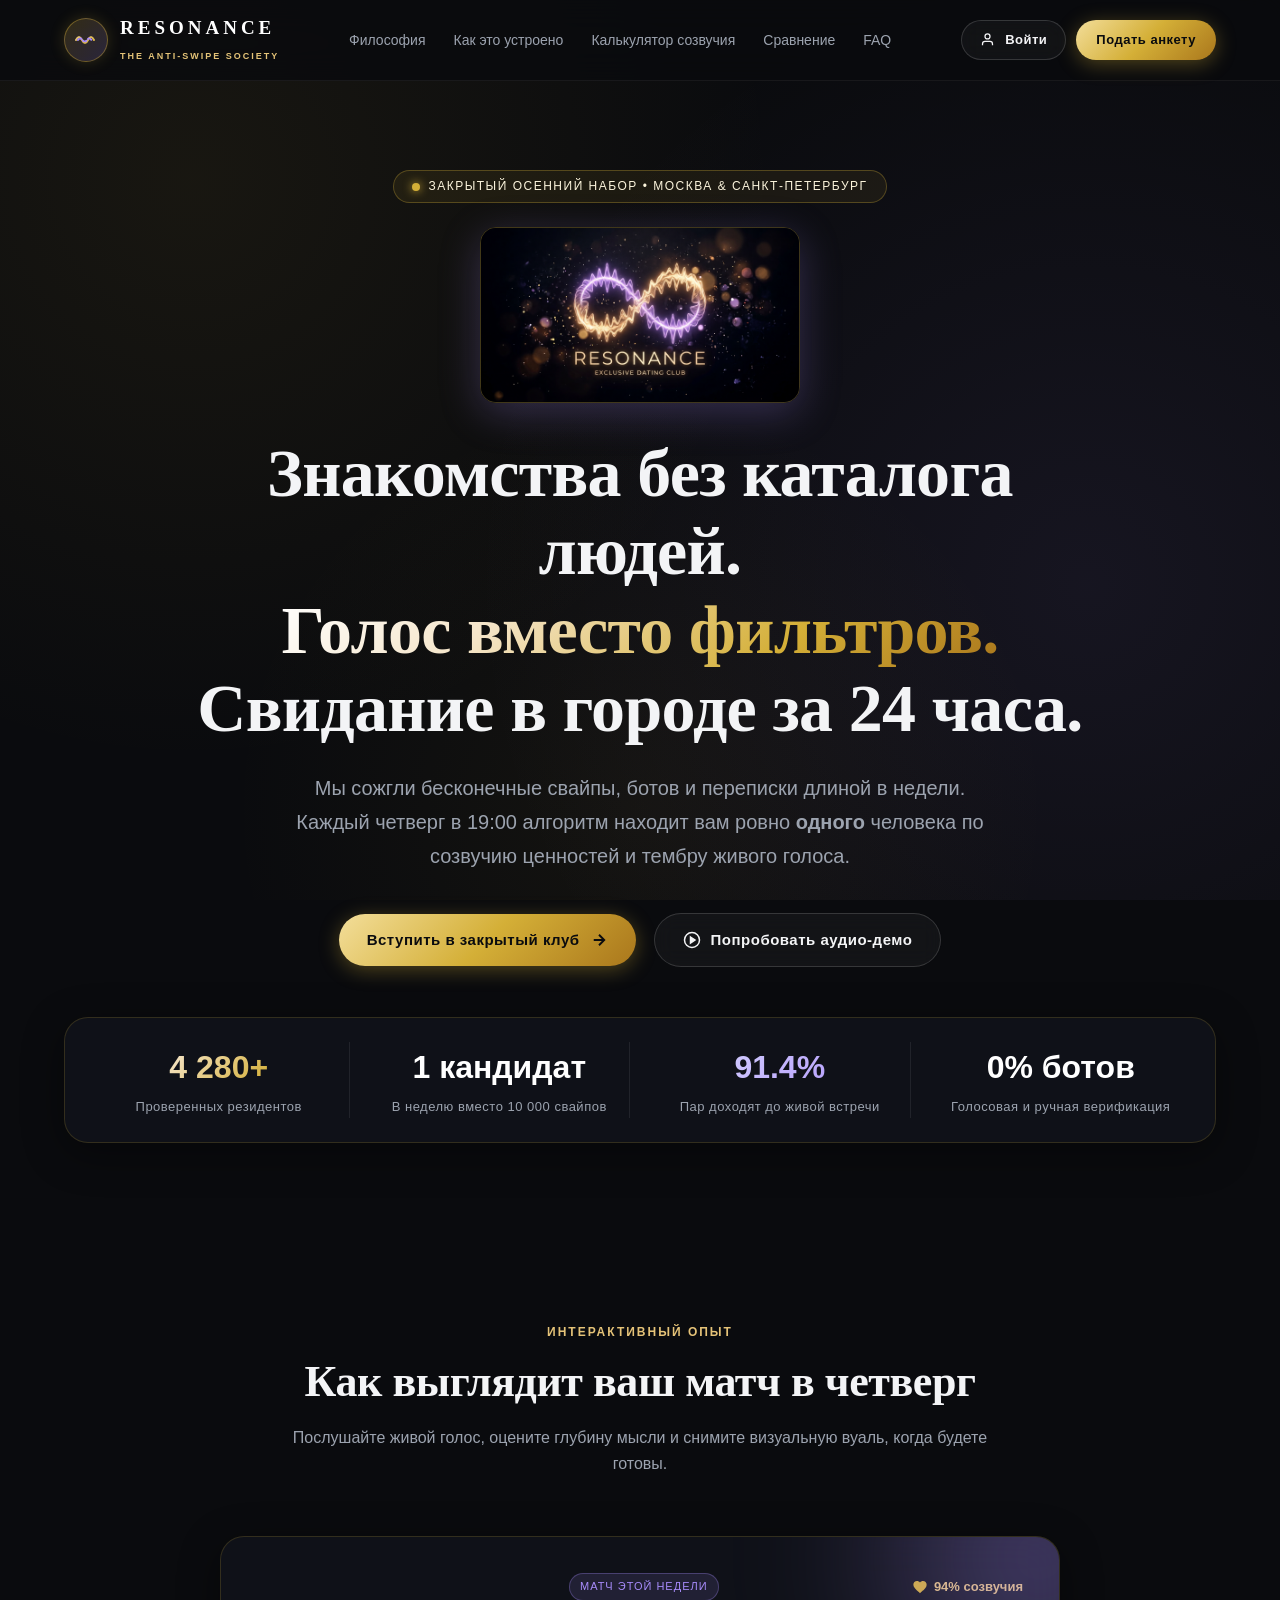
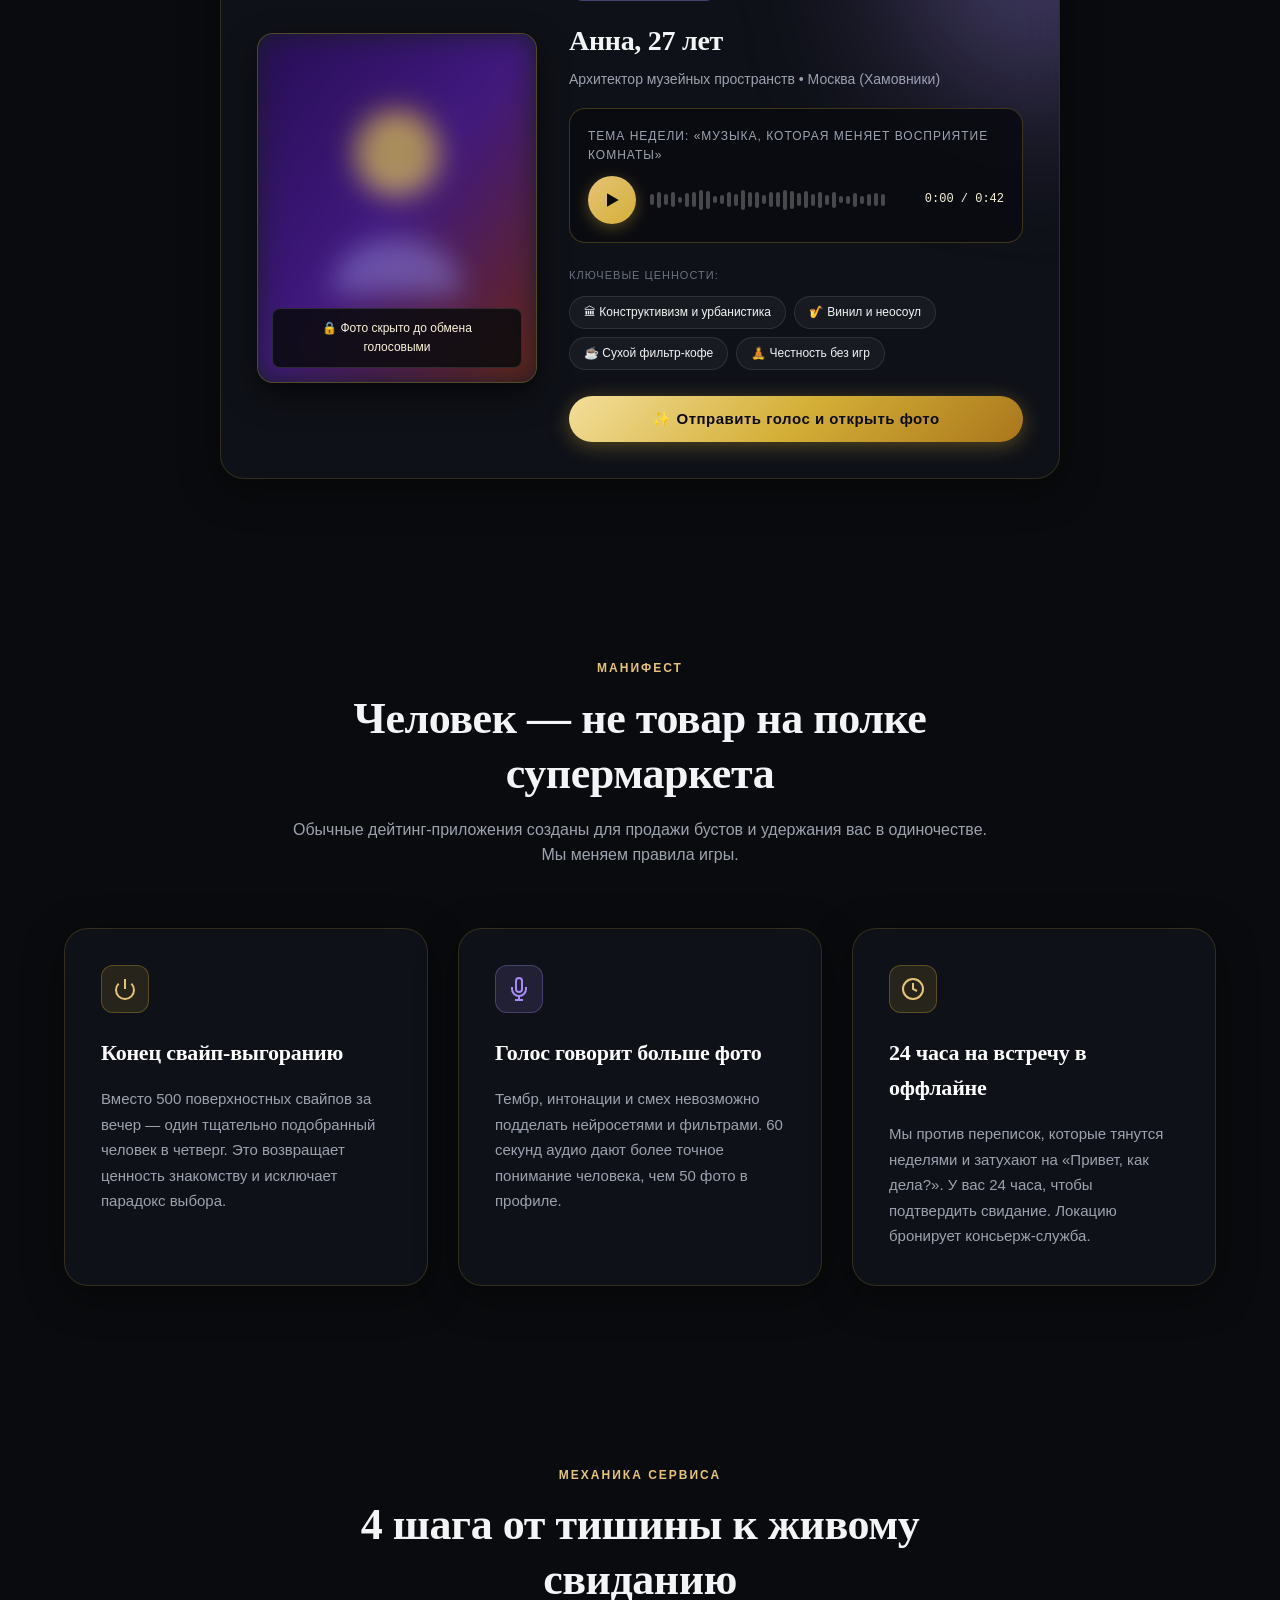
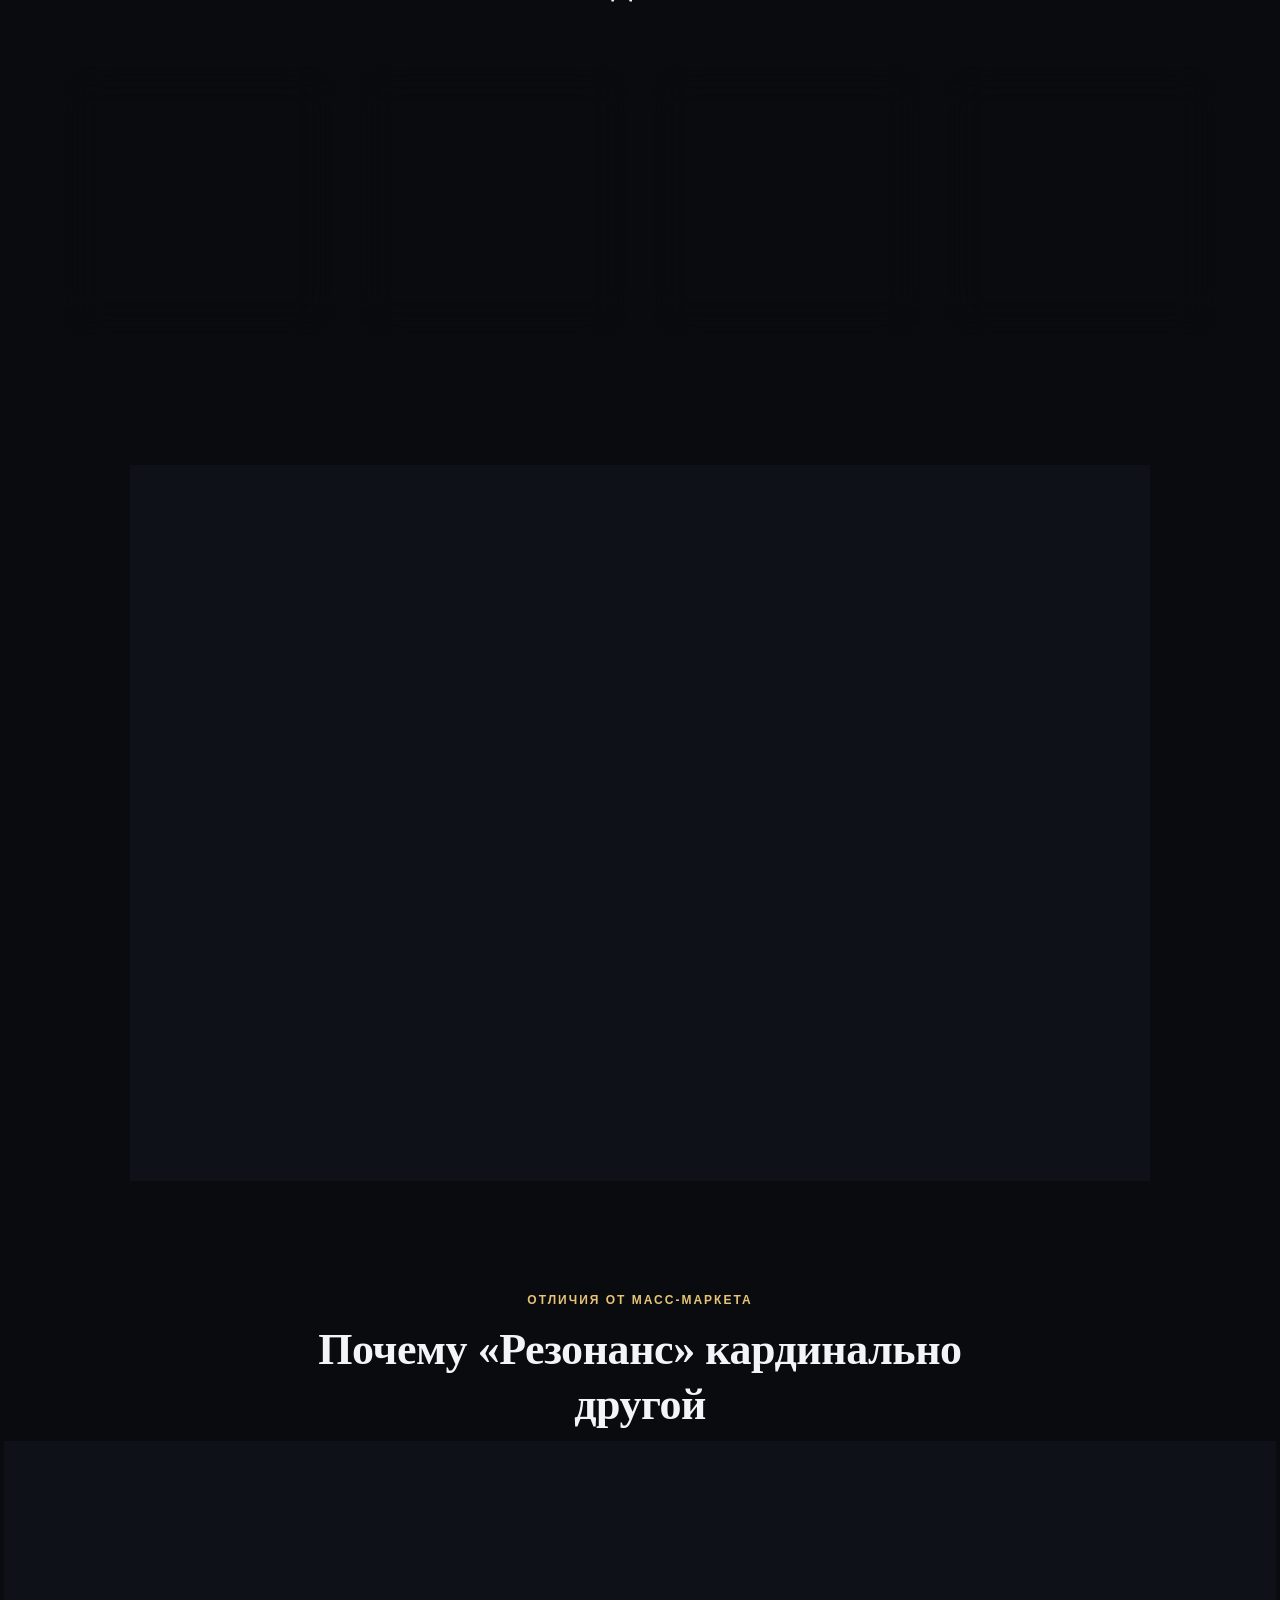
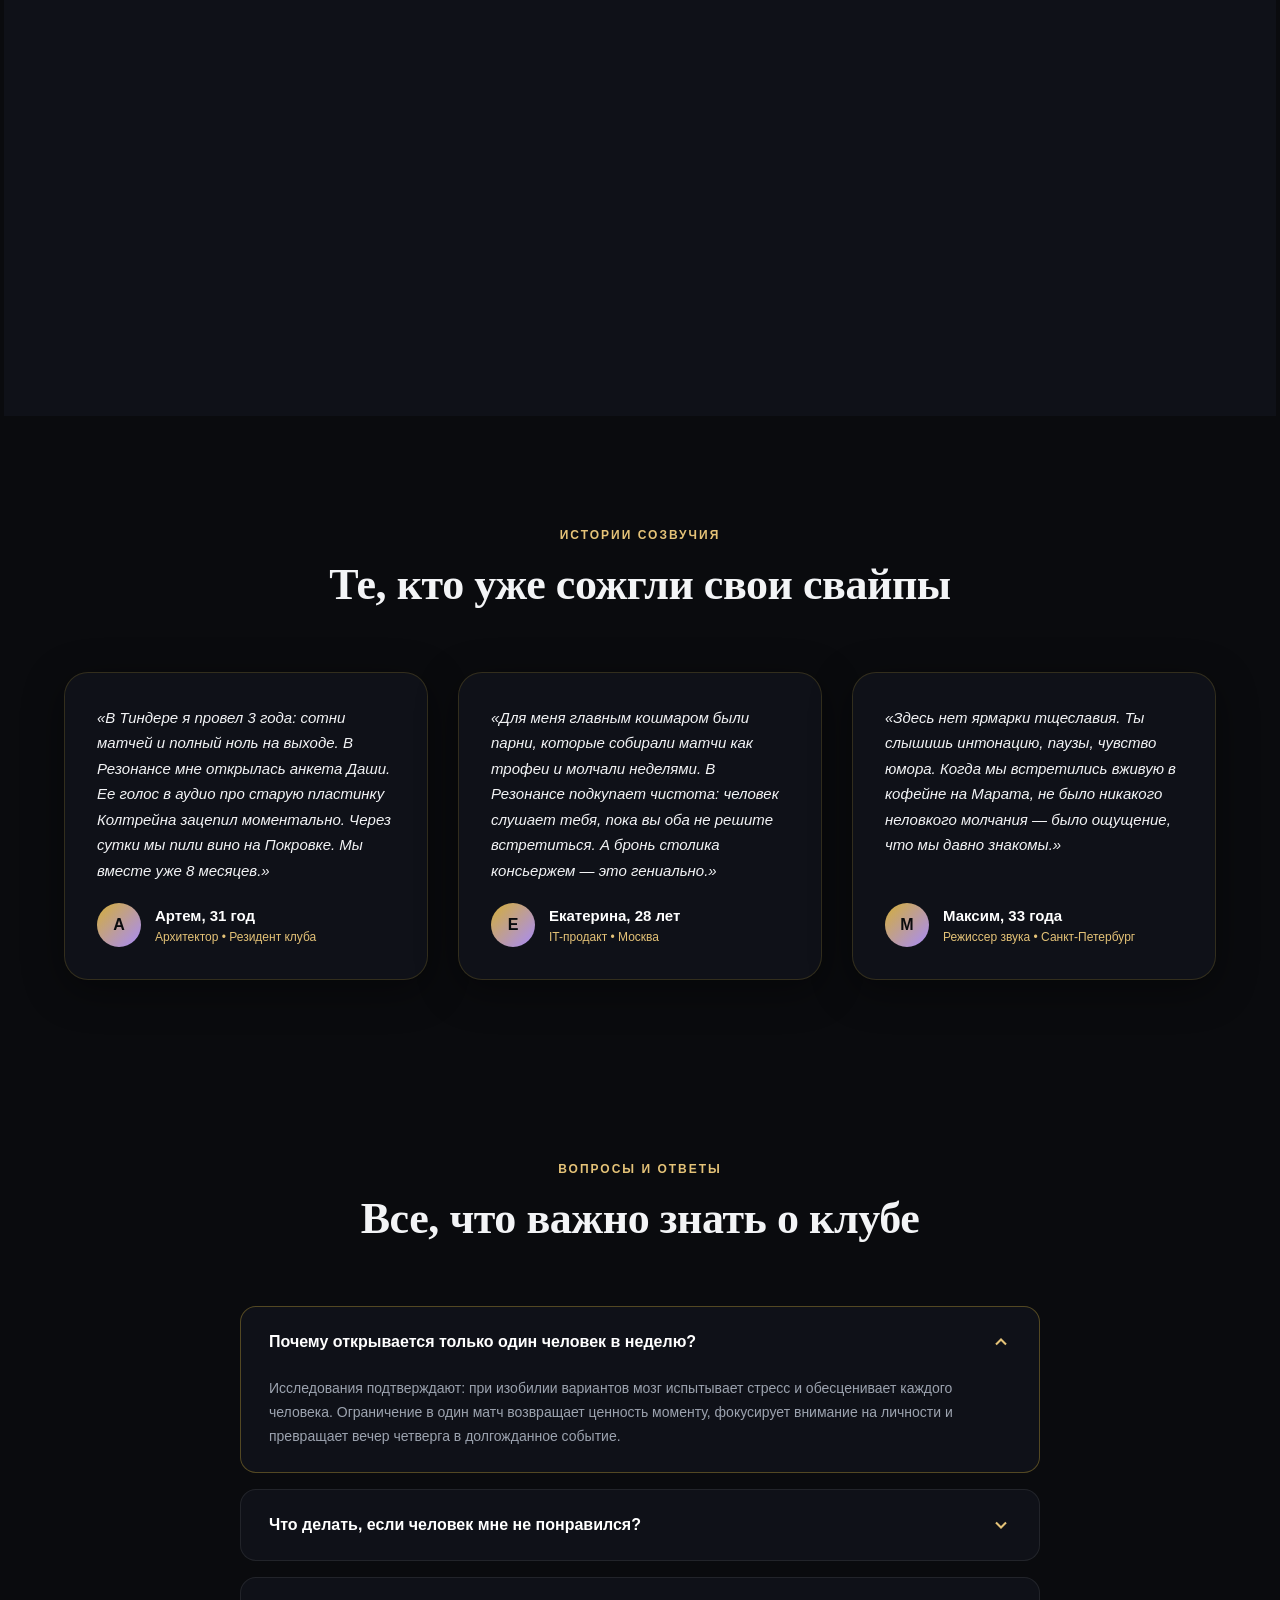
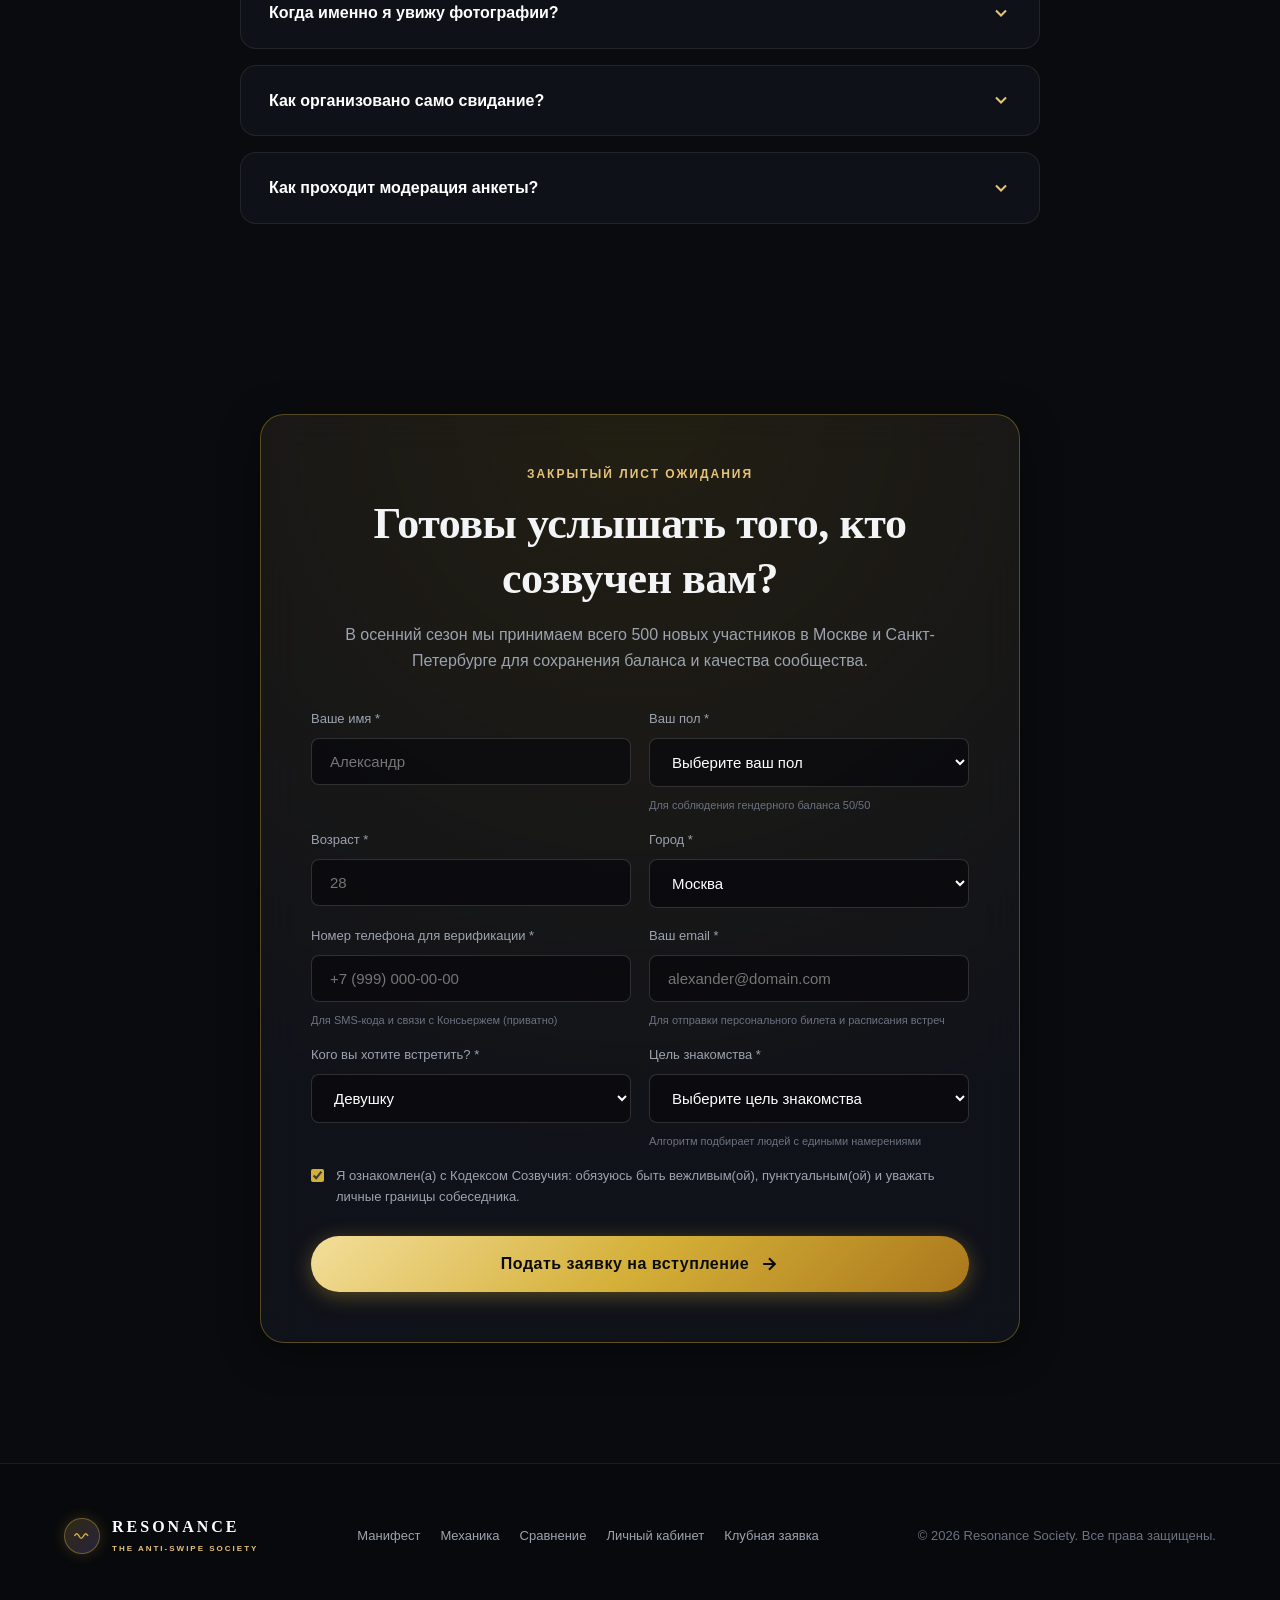
==== index.html @ f18dd524 "feat: official release 1.0.0 (Golden Master baseline)" ====
<!DOCTYPE html>
<html lang="ru">
<head>
  <meta charset="UTF-8">
  <meta name="viewport" content="width=device-width, initial-scale=1.0">
  <title>RESONANCE — Клуб осознанных знакомств | Анти-свайп</title>
  <style>
    /* ==========================================================================
       RESET & CORE TOKENS
       ========================================================================== */
    *, *::before, *::after {
      box-sizing: border-box;
      margin: 0;
      padding: 0;
    }

    :root {
      --bg-dark: #0A0B0E;
      --bg-card: rgba(18, 20, 28, 0.75);
      --bg-card-hover: rgba(26, 30, 42, 0.85);
      --border-card: rgba(212, 175, 55, 0.18);
      --border-card-hover: rgba(212, 175, 55, 0.45);
      --gold-primary: #E5C378;
      --gold-deep: #D4AF37;
      --gold-light: #FBF4DC;
      --lavender: #A78BFA;
      --lavender-glow: rgba(167, 139, 250, 0.35);
      --text-main: #F3F4F6;
      --text-muted: #9CA3AF;
      --text-subtle: #6B7280;
      --accent-coral: #F43F5E;
      --radius-sm: 8px;
      --radius-md: 16px;
      --radius-lg: 24px;
      --radius-full: 9999px;
      --transition-smooth: all 0.3s cubic-bezier(0.16, 1, 0.3, 1);
    }

    body {
      background-color: var(--bg-dark);
      color: var(--text-main);
      font-family: -apple-system, BlinkMacSystemFont, 'Segoe UI', Roboto, Helvetica, Arial, sans-serif;
      line-height: 1.6;
      overflow-x: hidden;
      background-image: 
        radial-gradient(circle at 15% 20%, rgba(212, 175, 55, 0.07) 0%, transparent 45%),
        radial-gradient(circle at 85% 65%, rgba(167, 139, 250, 0.08) 0%, transparent 50%),
        radial-gradient(circle at 50% 90%, rgba(212, 175, 55, 0.05) 0%, transparent 40%);
      background-attachment: fixed;
    }

    /* Container */
    .container {
      width: 100%;
      max-width: 1200px;
      margin: 0 auto;
      padding: 0 24px;
    }

    /* Typography */
    h1, h2, h3, .font-serif {
      font-family: 'Playfair Display', Georgia, 'Times New Roman', serif;
      letter-spacing: -0.01em;
      font-weight: 700;
    }

    .gold-gradient-text {
      background: linear-gradient(135deg, #FFFFFF 0%, #F5E5C9 30%, #D4AF37 70%, #AA771C 100%);
      -webkit-background-clip: text;
      -webkit-text-fill-color: transparent;
    }

    .lavender-gradient-text {
      background: linear-gradient(135deg, #E0E7FF 0%, #C4B5FD 50%, #A78BFA 100%);
      -webkit-background-clip: text;
      -webkit-text-fill-color: transparent;
    }

    /* Button Styles */
    .btn {
      display: inline-flex;
      align-items: center;
      justify-content: center;
      gap: 10px;
      padding: 14px 28px;
      border-radius: var(--radius-full);
      font-size: 15px;
      font-weight: 600;
      letter-spacing: 0.5px;
      text-decoration: none;
      cursor: pointer;
      transition: var(--transition-smooth);
      border: none;
      outline: none;
    }

    .btn-gold {
      background: linear-gradient(135deg, #F3DE9A 0%, #D4AF37 50%, #AA771C 100%);
      color: #0A0B0E;
      box-shadow: 0 4px 20px rgba(212, 175, 55, 0.35);
    }

    .btn-gold:hover {
      transform: translateY(-2px);
      box-shadow: 0 8px 30px rgba(212, 175, 55, 0.55);
      background: linear-gradient(135deg, #FFF1C5 0%, #E5C378 50%, #BD8926 100%);
    }

    .btn-ghost {
      background: rgba(255, 255, 255, 0.04);
      color: var(--text-main);
      border: 1px solid rgba(255, 255, 255, 0.15);
      backdrop-filter: blur(10px);
    }

    .btn-ghost:hover {
      background: rgba(255, 255, 255, 0.09);
      border-color: var(--gold-primary);
      transform: translateY(-2px);
    }

    /* Glass Card */
    .glass-card {
      background: var(--bg-card);
      border: 1px solid var(--border-card);
      border-radius: var(--radius-lg);
      backdrop-filter: blur(20px);
      -webkit-backdrop-filter: blur(20px);
      box-shadow: 0 10px 40px rgba(0, 0, 0, 0.4);
      transition: var(--transition-smooth);
    }

    .glass-card:hover {
      border-color: var(--border-card-hover);
    }

    /* ==========================================================================
       HEADER & NAVIGATION
       ========================================================================== */
    .header {
      position: fixed;
      top: 0;
      left: 0;
      right: 0;
      z-index: 100;
      background: rgba(10, 11, 14, 0.85);
      backdrop-filter: blur(16px);
      border-bottom: 1px solid rgba(255, 255, 255, 0.06);
      transition: var(--transition-smooth);
    }

    .nav-wrapper {
      display: flex;
      align-items: center;
      justify-content: space-between;
      height: 80px;
    }

    .brand-logo-area {
      display: flex;
      align-items: center;
      gap: 12px;
      text-decoration: none;
    }

    .logo-symbol {
      width: 44px;
      height: 44px;
      border-radius: 50%;
      background: linear-gradient(135deg, rgba(212, 175, 55, 0.2), rgba(167, 139, 250, 0.2));
      border: 1px solid rgba(212, 175, 55, 0.4);
      display: flex;
      align-items: center;
      justify-content: center;
      box-shadow: 0 0 15px rgba(212, 175, 55, 0.2);
    }

    .logo-text-box h2 {
      font-size: 19px;
      letter-spacing: 4px;
      margin-bottom: -2px;
      color: #FFFFFF;
    }

    .logo-text-box span {
      font-size: 9px;
      letter-spacing: 2px;
      text-transform: uppercase;
      color: var(--gold-primary);
      font-weight: 600;
    }

    .nav-links {
      display: flex;
      align-items: center;
      gap: 28px;
      list-style: none;
    }

    .nav-links a {
      color: var(--text-muted);
      text-decoration: none;
      font-size: 14px;
      font-weight: 500;
      transition: var(--transition-smooth);
    }

    .nav-links a:hover {
      color: var(--gold-primary);
    }

    /* ==========================================================================
       HERO SECTION
       ========================================================================== */
    .hero {
      padding-top: 170px;
      padding-bottom: 90px;
      position: relative;
    }

    .hero-badge-wrap {
      display: flex;
      justify-content: center;
      margin-bottom: 24px;
    }

    .hero-badge {
      display: inline-flex;
      align-items: center;
      gap: 8px;
      padding: 6px 18px;
      background: rgba(212, 175, 55, 0.08);
      border: 1px solid rgba(212, 175, 55, 0.3);
      border-radius: var(--radius-full);
      font-size: 12px;
      letter-spacing: 1.5px;
      color: var(--gold-light);
      text-transform: uppercase;
    }

    .pulse-dot {
      width: 8px;
      height: 8px;
      border-radius: 50%;
      background-color: var(--gold-deep);
      box-shadow: 0 0 10px var(--gold-deep);
      animation: pulseAnim 2s infinite;
    }

    @keyframes pulseAnim {
      0%, 100% { opacity: 1; transform: scale(1); }
      50% { opacity: 0.4; transform: scale(0.85); }
    }

    .hero-title {
      font-size: clamp(38px, 6vw, 68px);
      line-height: 1.15;
      text-align: center;
      max-width: 950px;
      margin: 0 auto 24px;
    }

    .hero-subtitle {
      font-size: clamp(16px, 2vw, 20px);
      text-align: center;
      color: var(--text-muted);
      max-width: 720px;
      margin: 0 auto 40px;
      font-weight: 300;
      line-height: 1.7;
    }

    .hero-actions {
      display: flex;
      align-items: center;
      justify-content: center;
      gap: 18px;
      flex-wrap: wrap;
      margin-bottom: 50px;
    }

    /* Metrics Strip */
    .metrics-bar {
      display: grid;
      grid-template-columns: repeat(auto-fit, minmax(200px, 1fr));
      gap: 20px;
      margin-top: 40px;
      padding: 24px;
    }

    .metric-item {
      text-align: center;
      border-right: 1px solid rgba(255, 255, 255, 0.08);
    }
    .metric-item:last-child {
      border-right: none;
    }
    .metric-val {
      font-size: 32px;
      font-weight: 700;
      color: #FFFFFF;
      margin-bottom: 4px;
    }
    .metric-label {
      font-size: 13px;
      color: var(--text-muted);
      letter-spacing: 0.5px;
    }

    /* ==========================================================================
       INTERACTIVE AUDIO CARD SIMULATOR (SHOWCASE)
       ========================================================================== */
    .interactive-section {
      padding: 90px 0;
    }

    .section-header {
      text-align: center;
      max-width: 700px;
      margin: 0 auto 60px;
    }

    .section-tag {
      font-size: 12px;
      letter-spacing: 2px;
      text-transform: uppercase;
      color: var(--gold-primary);
      margin-bottom: 12px;
      display: block;
      font-weight: 600;
    }

    .section-title {
      font-size: clamp(30px, 4vw, 44px);
      line-height: 1.25;
      margin-bottom: 16px;
    }

    .section-desc {
      color: var(--text-muted);
      font-size: 16px;
    }

    /* The Match Card */
    .match-demo-container {
      max-width: 840px;
      margin: 0 auto;
      padding: 36px;
      position: relative;
      overflow: hidden;
    }

    .match-demo-container::before {
      content: '';
      position: absolute;
      top: -120px;
      right: -120px;
      width: 280px;
      height: 280px;
      background: var(--lavender-glow);
      filter: blur(80px);
      border-radius: 50%;
      pointer-events: none;
    }

    .match-card-grid {
      display: grid;
      grid-template-columns: 280px 1fr;
      gap: 32px;
      align-items: center;
    }

    @media (max-width: 768px) {
      .match-card-grid {
        grid-template-columns: 1fr;
      }
    }

    .avatar-wrapper {
      position: relative;
      border-radius: var(--radius-md);
      overflow: hidden;
      aspect-ratio: 4/5;
      background: #1A1D27;
      border: 1px solid rgba(212, 175, 55, 0.3);
      box-shadow: 0 12px 30px rgba(0, 0, 0, 0.6);
    }

    .avatar-img {
      width: 100%;
      height: 100%;
      object-fit: cover;
      transition: filter 0.6s cubic-bezier(0.16, 1, 0.3, 1), transform 0.6s ease;
      filter: blur(14px) brightness(0.85);
    }

    .avatar-img.unblurred {
      filter: blur(0px) brightness(1);
    }

    .blur-overlay-badge {
      position: absolute;
      bottom: 14px;
      left: 14px;
      right: 14px;
      background: rgba(10, 11, 14, 0.85);
      backdrop-filter: blur(10px);
      border: 1px solid rgba(255, 255, 255, 0.12);
      padding: 10px 14px;
      border-radius: var(--radius-sm);
      font-size: 12px;
      text-align: center;
      color: var(--gold-light);
    }

    .match-info-content {
      display: flex;
      flex-direction: column;
      gap: 18px;
    }

    .match-badge-row {
      display: flex;
      align-items: center;
      justify-content: space-between;
    }

    .match-tag {
      font-size: 11px;
      text-transform: uppercase;
      letter-spacing: 1px;
      color: var(--lavender);
      background: rgba(167, 139, 250, 0.12);
      padding: 4px 10px;
      border-radius: var(--radius-full);
      border: 1px solid rgba(167, 139, 250, 0.3);
    }

    .match-affinity {
      display: flex;
      align-items: center;
      gap: 6px;
      font-size: 13px;
      font-weight: 700;
      color: var(--gold-primary);
    }

    .match-name {
      font-size: 28px;
      margin-bottom: 4px;
    }

    .match-sub {
      color: var(--text-muted);
      font-size: 14px;
    }

    /* Audio Player Box */
    .audio-player-box {
      background: rgba(10, 12, 17, 0.9);
      border: 1px solid rgba(212, 175, 55, 0.25);
      border-radius: var(--radius-md);
      padding: 18px;
      position: relative;
    }

    .audio-topic-title {
      font-size: 12px;
      text-transform: uppercase;
      color: var(--text-muted);
      letter-spacing: 1px;
      margin-bottom: 10px;
    }

    .audio-player-ui {
      display: flex;
      align-items: center;
      gap: 14px;
    }

    .audio-play-btn {
      width: 48px;
      height: 48px;
      border-radius: 50%;
      background: linear-gradient(135deg, #E5C378, #D4AF37);
      border: none;
      display: flex;
      align-items: center;
      justify-content: center;
      cursor: pointer;
      color: #0B0C10;
      flex-shrink: 0;
      transition: var(--transition-smooth);
      box-shadow: 0 4px 15px rgba(212, 175, 55, 0.35);
    }

    .audio-play-btn:hover {
      transform: scale(1.08);
      box-shadow: 0 6px 20px rgba(212, 175, 55, 0.55);
    }

    .waveform-visualizer {
      display: flex;
      align-items: center;
      gap: 3px;
      height: 38px;
      flex-grow: 1;
    }

    .wave-bar {
      width: 4px;
      height: 12px;
      border-radius: 2px;
      background: rgba(255, 255, 255, 0.25);
      transition: height 0.15s ease, background-color 0.2s ease;
    }

    .wave-bar.active {
      background: linear-gradient(to top, #D4AF37, #A78BFA);
      animation: wavePulse 0.9s infinite ease-in-out alternate;
    }

    @keyframes wavePulse {
      0% { height: 8px; }
      100% { height: 34px; }
    }

    .audio-timer {
      font-size: 12px;
      font-family: monospace;
      color: var(--gold-light);
      min-width: 42px;
    }

    .value-chips {
      display: flex;
      flex-wrap: wrap;
      gap: 8px;
      margin-top: 10px;
    }

    .value-chip {
      font-size: 12px;
      padding: 6px 14px;
      background: rgba(255, 255, 255, 0.04);
      border: 1px solid rgba(255, 255, 255, 0.1);
      border-radius: var(--radius-full);
      color: var(--text-main);
    }

    .card-actions-row {
      display: flex;
      align-items: center;
      gap: 12px;
      margin-top: 8px;
    }

    /* ==========================================================================
       MANIFESTO SECTION
       ========================================================================== */
    .manifesto-section {
      padding: 90px 0;
      position: relative;
    }

    .manifesto-grid {
      display: grid;
      grid-template-columns: repeat(auto-fit, minmax(320px, 1fr));
      gap: 30px;
    }

    .manifesto-card {
      padding: 36px;
      display: flex;
      flex-direction: column;
      gap: 16px;
      position: relative;
    }

    .manifesto-icon {
      width: 48px;
      height: 48px;
      border-radius: 12px;
      display: flex;
      align-items: center;
      justify-content: center;
      margin-bottom: 6px;
    }

    .icon-gold {
      background: rgba(212, 175, 55, 0.12);
      border: 1px solid rgba(212, 175, 55, 0.3);
      color: var(--gold-primary);
    }

    .icon-lavender {
      background: rgba(167, 139, 250, 0.12);
      border: 1px solid rgba(167, 139, 250, 0.3);
      color: var(--lavender);
    }

    .manifesto-card h3 {
      font-size: 22px;
      color: #FFFFFF;
    }

    .manifesto-card p {
      color: var(--text-muted);
      font-size: 15px;
      line-height: 1.7;
    }

    /* ==========================================================================
       4 STEPS TO REAL CONNECTION
       ========================================================================== */
    .steps-section {
      padding: 90px 0;
    }

    .steps-timeline {
      display: grid;
      grid-template-columns: repeat(4, 1fr);
      gap: 24px;
      position: relative;
    }

    @media (max-width: 992px) {
      .steps-timeline {
        grid-template-columns: repeat(2, 1fr);
      }
    }
    @media (max-width: 580px) {
      .steps-timeline {
        grid-template-columns: 1fr;
      }
    }

    .step-card {
      padding: 32px 24px;
      display: flex;
      flex-direction: column;
      gap: 14px;
      position: relative;
    }

    .step-number {
      font-size: 13px;
      font-weight: 700;
      letter-spacing: 2px;
      color: var(--gold-primary);
      text-transform: uppercase;
    }

    .step-card h4 {
      font-size: 20px;
      font-weight: 600;
      color: #FFFFFF;
    }

    .step-card p {
      font-size: 14px;
      color: var(--text-muted);
      line-height: 1.6;
    }

    /* ==========================================================================
       INTERACTIVE VALUE CALCULATOR (RESONANCE FINDER)
       ========================================================================== */
    .calculator-section {
      padding: 90px 0;
    }

    .calculator-box {
      max-width: 900px;
      margin: 0 auto;
      padding: 48px;
    }

    .tags-selector-group {
      display: flex;
      flex-wrap: wrap;
      gap: 12px;
      margin: 28px 0;
      justify-content: center;
    }

    .calc-tag {
      padding: 10px 20px;
      background: rgba(255, 255, 255, 0.04);
      border: 1px solid rgba(255, 255, 255, 0.12);
      border-radius: var(--radius-full);
      color: var(--text-main);
      cursor: pointer;
      font-size: 14px;
      font-weight: 500;
      transition: var(--transition-smooth);
      user-select: none;
    }

    .calc-tag:hover {
      border-color: var(--gold-primary);
      background: rgba(212, 175, 55, 0.08);
    }

    .calc-tag.selected {
      background: linear-gradient(135deg, rgba(212, 175, 55, 0.25), rgba(167, 139, 250, 0.25));
      border-color: var(--gold-primary);
      color: #FFFFFF;
      box-shadow: 0 0 15px rgba(212, 175, 55, 0.25);
    }

    .calc-result-area {
      background: rgba(10, 11, 14, 0.7);
      border: 1px solid rgba(212, 175, 55, 0.3);
      border-radius: var(--radius-md);
      padding: 24px;
      margin-top: 24px;
      display: flex;
      align-items: center;
      justify-content: space-between;
      flex-wrap: wrap;
      gap: 20px;
    }

    .calc-archetype-title {
      font-size: 20px;
      color: #FFFFFF;
      margin-bottom: 4px;
    }

    .calc-archetype-desc {
      font-size: 14px;
      color: var(--text-muted);
      max-width: 480px;
    }

    .calc-score-badge {
      text-align: right;
    }

    .calc-score-num {
      font-size: 38px;
      font-weight: 800;
      color: var(--gold-primary);
    }

    .calc-score-lbl {
      font-size: 11px;
      letter-spacing: 1px;
      text-transform: uppercase;
      color: var(--text-muted);
    }

    /* ==========================================================================
       COMPARISON TABLE
       ========================================================================== */
    .comparison-section {
      padding: 90px 0;
    }

    .comparison-table-wrapper {
      overflow-x: auto;
      margin-top: 40px;
    }

    .comp-table {
      width: 100%;
      border-collapse: collapse;
      text-align: left;
    }

    .comp-table th, .comp-table td {
      padding: 20px 24px;
      border-bottom: 1px solid rgba(255, 255, 255, 0.08);
      font-size: 15px;
    }

    .comp-table th {
      font-weight: 600;
      color: var(--text-muted);
      letter-spacing: 1px;
      font-size: 13px;
      text-transform: uppercase;
    }

    .comp-table th.highlight-col, .comp-table td.highlight-col {
      background: rgba(212, 175, 55, 0.05);
      border-left: 1px solid rgba(212, 175, 55, 0.2);
      border-right: 1px solid rgba(212, 175, 55, 0.2);
      color: #FFFFFF;
      font-weight: 500;
    }

    .comp-table th.highlight-col {
      color: var(--gold-primary);
      font-weight: 700;
    }

    /* ==========================================================================
       TESTIMONIALS
       ========================================================================== */
    .reviews-section {
      padding: 90px 0;
    }

    .reviews-grid {
      display: grid;
      grid-template-columns: repeat(auto-fit, minmax(320px, 1fr));
      gap: 30px;
    }

    .review-card {
      padding: 32px;
      display: flex;
      flex-direction: column;
      justify-content: space-between;
      gap: 20px;
    }

    .quote-text {
      font-size: 15px;
      line-height: 1.7;
      color: var(--text-main);
      font-style: italic;
    }

    .author-info {
      display: flex;
      align-items: center;
      gap: 14px;
    }

    .author-avatar-ph {
      width: 44px;
      height: 44px;
      border-radius: 50%;
      background: linear-gradient(135deg, #D4AF37, #A78BFA);
      display: flex;
      align-items: center;
      justify-content: center;
      font-weight: 700;
      color: #0A0B0E;
    }

    .author-name {
      font-weight: 600;
      color: #FFFFFF;
      font-size: 15px;
    }

    .author-status {
      font-size: 12px;
      color: var(--gold-primary);
    }

    /* ==========================================================================
       FAQ ACCORDION
       ========================================================================== */
    .faq-section {
      padding: 90px 0;
    }

    .faq-container {
      max-width: 800px;
      margin: 0 auto;
      display: flex;
      flex-direction: column;
      gap: 16px;
    }

    .faq-item {
      border: 1px solid rgba(255, 255, 255, 0.08);
      border-radius: var(--radius-md);
      background: var(--bg-card);
      overflow: hidden;
      transition: var(--transition-smooth);
    }

    .faq-item.active {
      border-color: rgba(212, 175, 55, 0.35);
    }

    .faq-question {
      padding: 22px 28px;
      display: flex;
      align-items: center;
      justify-content: space-between;
      cursor: pointer;
      font-size: 16px;
      font-weight: 600;
      color: #FFFFFF;
      user-select: none;
    }

    .faq-icon-arrow {
      width: 20px;
      height: 20px;
      transition: transform 0.3s ease;
      color: var(--gold-primary);
    }

    .faq-item.active .faq-icon-arrow {
      transform: rotate(180deg);
    }

    .faq-answer {
      max-height: 0;
      overflow: hidden;
      padding: 0 28px;
      color: var(--text-muted);
      font-size: 14px;
      line-height: 1.7;
      transition: max-height 0.4s ease, padding 0.4s ease;
    }

    .faq-item.active .faq-answer {
      max-height: 300px;
      padding: 0 28px 24px;
    }

    /* ==========================================================================
       WAITLIST SIGNUP SECTION (CTA)
       ========================================================================== */
    .signup-section {
      padding: 100px 0 120px;
      position: relative;
    }

    .signup-box {
      max-width: 760px;
      margin: 0 auto;
      padding: 50px;
      text-align: center;
      border: 1px solid rgba(212, 175, 55, 0.35);
      position: relative;
      background: radial-gradient(circle at 50% 0%, rgba(212, 175, 55, 0.12) 0%, rgba(18, 20, 28, 0.85) 75%);
    }

    .signup-form {
      display: grid;
      grid-template-columns: 1fr 1fr;
      gap: 18px;
      margin-top: 36px;
      text-align: left;
    }

    @media (max-width: 650px) {
      .signup-form {
        grid-template-columns: 1fr;
      }
    }

    .form-group {
      display: flex;
      flex-direction: column;
      gap: 8px;
    }

    .form-group.full-width {
      grid-column: 1 / -1;
    }

    .form-group label {
      font-size: 13px;
      color: var(--text-muted);
      font-weight: 500;
    }

    .form-control {
      background: rgba(10, 11, 14, 0.8);
      border: 1px solid rgba(255, 255, 255, 0.15);
      border-radius: var(--radius-sm);
      padding: 14px 18px;
      color: #FFFFFF;
      font-size: 15px;
      outline: none;
      transition: var(--transition-smooth);
    }

    select.form-control option {
      background: #12131A;
      color: #FFFFFF;
    }

    .form-control:focus {
      border-color: var(--gold-primary);
      box-shadow: 0 0 15px rgba(212, 175, 55, 0.25);
    }

    .checkbox-wrap {
      display: flex;
      align-items: flex-start;
      gap: 12px;
      font-size: 13px;
      color: var(--text-muted);
      cursor: pointer;
    }

    .checkbox-wrap input {
      margin-top: 3px;
      accent-color: var(--gold-deep);
      cursor: pointer;
    }

    /* Modal Success State */
    .success-overlay {
      display: none;
      position: absolute;
      inset: 0;
      background: rgba(10, 11, 14, 0.96);
      backdrop-filter: blur(12px);
      border-radius: var(--radius-lg);
      flex-direction: column;
      align-items: center;
      justify-content: center;
      padding: 40px;
      text-align: center;
      z-index: 10;
    }

    .success-overlay.active {
      display: flex;
      animation: fadeIn 0.4s ease;
    }

    @keyframes fadeIn {
      from { opacity: 0; transform: scale(0.96); }
      to { opacity: 1; transform: scale(1); }
    }

    .vip-ticket {
      border: 1px dashed var(--gold-primary);
      background: rgba(212, 175, 55, 0.05);
      padding: 20px 30px;
      border-radius: var(--radius-md);
      margin: 20px 0;
      font-family: monospace;
      font-size: 18px;
      color: var(--gold-light);
      letter-spacing: 2px;
    }

    /* ==========================================================================
       FOOTER
       ========================================================================== */
    .footer {
      border-top: 1px solid rgba(255, 255, 255, 0.08);
      padding: 50px 0 30px;
      background: rgba(8, 9, 12, 0.95);
      font-size: 13px;
      color: var(--text-subtle);
    }

    .footer-content {
      display: flex;
      align-items: center;
      justify-content: space-between;
      flex-wrap: wrap;
      gap: 20px;
      margin-bottom: 30px;
    }

    .footer-links {
      display: flex;
      gap: 20px;
      list-style: none;
    }

    .footer-links a {
      color: var(--text-muted);
      text-decoration: none;
    }

    .footer-links a:hover {
      color: var(--gold-primary);
    }
  
    /* Form Validation Styles */
    .form-control.is-valid {
      border-color: #10B981 !important;
      background: rgba(16, 185, 129, 0.06) !important;
    }
    .form-control.is-invalid {
      border-color: #EF4444 !important;
      background: rgba(239, 68, 68, 0.08) !important;
      box-shadow: 0 0 10px rgba(239, 68, 68, 0.25) !important;
    }
    .field-error-msg {
      font-size: 11px;
      color: #F87171;
      margin-top: 3px;
      display: none;
      line-height: 1.3;
    }
    .field-error-msg.visible {
      display: block;
    }
    .field-helper-txt {
      font-size: 11px;
      color: var(--text-subtle);
      margin-top: 3px;
      line-height: 1.3;
    }

  </style>
</head>
<body>

  <!-- ==========================================
       HEADER & NAVIGATION
       ========================================== -->
  <header class="header">
    <div class="container nav-wrapper">
      <a href="#" class="brand-logo-area">
        <div class="logo-symbol">
          <svg width="24" height="24" viewBox="0 0 24 24" fill="none" stroke="currentColor" stroke-width="2">
            <path d="M2 12c2-4 4-4 6 0s4 4 6 0 4-4 6 0" stroke="url(#navGold)" stroke-linecap="round"/>
            <path d="M4 12c1.5-2 3-2 4.5 0s3 2 4.5 0 3-2 4.5 0" stroke="#A78BFA" stroke-linecap="round" stroke-dasharray="1 2"/>
            <defs>
              <linearGradient id="navGold" x1="0" y1="0" x2="1" y2="1">
                <stop offset="0%" stop-color="#E5C378"/>
                <stop offset="100%" stop-color="#D4AF37"/>
              </linearGradient>
            </defs>
          </svg>
        </div>
        <div class="logo-text-box">
          <h2>RESONANCE</h2>
          <span>THE ANTI-SWIPE SOCIETY</span>
        </div>
      </a>

      <ul class="nav-links">
        <li><a href="#philosophy">Философия</a></li>
        <li><a href="#demo">Как это устроено</a></li>
        <li><a href="#calculator">Калькулятор созвучия</a></li>
        <li><a href="#comparison">Сравнение</a></li>
        <li><a href="#faq">FAQ</a></li>
      </ul>

      <div style="display: flex; align-items: center; gap: 10px;">
        <a href="profile.html" class="btn btn-ghost" style="padding: 9px 18px; font-size: 13px;">
          <svg width="15" height="15" viewBox="0 0 24 24" fill="none" stroke="currentColor" stroke-width="2"><path d="M20 21v-2a4 4 0 0 0-4-4H8a4 4 0 0 0-4 4v2"/><circle cx="12" cy="7" r="4"/></svg>
          <span>Войти</span>
        </a>
        <a href="#join" class="btn btn-gold" style="padding: 10px 20px; font-size: 13px;">Подать анкету</a>
      </div>
    </div>
  </header>

  <!-- ==========================================
       HERO SECTION
       ========================================== -->
  <section class="hero" id="philosophy">
    <div class="container">
      <div class="hero-badge-wrap">
        <div class="hero-badge">
          <span class="pulse-dot"></span>
          Закрытый осенний набор • Москва &amp; Санкт-Петербург
        </div>
      </div>

      <!-- Brand Logo Visual Emblem -->
      <div style="text-align: center; margin-bottom: 24px;">
        <img src="brand_symbol.png" alt="Resonance Emblem" style="max-width: 320px; width: 85%; height: auto; border-radius: 16px; box-shadow: 0 10px 40px rgba(167, 139, 250, 0.25); border: 1px solid rgba(212, 175, 55, 0.25);">
      </div>

      <h1 class="hero-title">
        Знакомства без каталога людей.<br>
        <span class="gold-gradient-text">Голос вместо фильтров.</span><br>
        Свидание в городе за 24 часа.
      </h1>

      <p class="hero-subtitle">
        Мы сожгли бесконечные свайпы, ботов и переписки длиной в недели. Каждый четверг в 19:00 алгоритм находит вам ровно <strong>одного</strong> человека по созвучию ценностей и тембру живого голоса.
      </p>

      <div class="hero-actions">
        <a href="#join" class="btn btn-gold">
          <span>Вступить в закрытый клуб</span>
          <svg width="18" height="18" viewBox="0 0 24 24" fill="none" stroke="currentColor" stroke-width="2.5"><path d="M5 12h14M12 5l7 7-7 7"/></svg>
        </a>
        <a href="#demo" class="btn btn-ghost">
          <svg width="18" height="18" viewBox="0 0 24 24" fill="none" stroke="currentColor" stroke-width="2"><circle cx="12" cy="12" r="10"/><polygon points="10 8 16 12 10 16 10 8" fill="currentColor"/></svg>
          <span>Попробовать аудио-демо</span>
        </a>
      </div>

      <!-- Live metrics -->
      <div class="glass-card metrics-bar">
        <div class="metric-item">
          <div class="metric-val gold-gradient-text">4 280+</div>
          <div class="metric-label">Проверенных резидентов</div>
        </div>
        <div class="metric-item">
          <div class="metric-val">1 кандидат</div>
          <div class="metric-label">В неделю вместо 10 000 свайпов</div>
        </div>
        <div class="metric-item">
          <div class="metric-val lavender-gradient-text">91.4%</div>
          <div class="metric-label">Пар доходят до живой встречи</div>
        </div>
        <div class="metric-item">
          <div class="metric-val">0% ботов</div>
          <div class="metric-label">Голосовая и ручная верификация</div>
        </div>
      </div>
    </div>
  </section>

  <!-- ==========================================
       INTERACTIVE AUDIO DEMO CARD
       ========================================== -->
  <section class="interactive-section" id="demo">
    <div class="container">
      <div class="section-header">
        <span class="section-tag">Интерактивный опыт</span>
        <h2 class="section-title">Как выглядит ваш матч в четверг</h2>
        <p class="section-desc">Послушайте живой голос, оцените глубину мысли и снимите визуальную вуаль, когда будете готовы.</p>
      </div>

      <div class="glass-card match-demo-container">
        <div class="match-card-grid">
          
          <!-- Photo Column with Interactive Blur -->
          <div class="avatar-wrapper">
            <!-- Canvas/SVG Portrait placeholder representing the curated match -->
            <svg id="matchAvatar" class="avatar-img" viewBox="0 0 300 375" preserveAspectRatio="xMidYMid slice" style="width:100%; height:100%; background: #151824;">
              <defs>
                <linearGradient id="avatarGrad" x1="0" y1="0" x2="1" y2="1">
                  <stop offset="0%" stop-color="#2E1065"/>
                  <stop offset="50%" stop-color="#4C1D95"/>
                  <stop offset="100%" stop-color="#7C2D12"/>
                </linearGradient>
                <radialGradient id="faceLight" cx="50%" cy="35%" r="45%">
                  <stop offset="0%" stop-color="#FCD34D" stop-opacity="0.8"/>
                  <stop offset="60%" stop-color="#F59E0B" stop-opacity="0.2"/>
                  <stop offset="100%" stop-color="transparent"/>
                </radialGradient>
              </defs>
              <rect width="100%" height="100%" fill="url(#avatarGrad)"/>
              <circle cx="150" cy="140" r="70" fill="url(#faceLight)"/>
              <!-- Elegant silhouette outline -->
              <circle cx="150" cy="130" r="45" fill="#E5C378" opacity="0.85"/>
              <path d="M 80 280 C 80 200, 220 200, 220 280 Z" fill="#9D8DF1" opacity="0.6"/>
              <path d="M 125 125 Q 150 145 175 125" stroke="#12141A" stroke-width="2.5" fill="none" stroke-linecap="round"/>
              <circle cx="138" cy="115" r="3.5" fill="#12141A"/>
              <circle cx="162" cy="115" r="3.5" fill="#12141A"/>
              <text x="150" y="325" font-family="sans-serif" font-size="12" fill="#D4AF37" text-anchor="middle" letter-spacing="2">АННА • МОСКВА</text>
            </svg>

            <div class="blur-overlay-badge" id="blurStatus">
              🔒 Фото скрыто до обмена голосовыми
            </div>
          </div>

          <!-- Info & Voice Player Column -->
          <div class="match-info-content">
            <div class="match-badge-row">
              <span class="match-tag">Матч этой недели</span>
              <div class="match-affinity">
                <svg width="16" height="16" viewBox="0 0 24 24" fill="#D4AF37"><path d="M12 21.35l-1.45-1.32C5.4 15.36 2 12.28 2 8.5 2 5.42 4.42 3 7.5 3c1.74 0 3.41.81 4.5 2.09C13.09 3.81 14.76 3 16.5 3 19.58 3 22 5.42 22 8.5c0 3.78-3.4 6.86-8.55 11.54L12 21.35z"/></svg>
                <span>94% созвучия</span>
              </div>
            </div>

            <div>
              <h3 class="match-name">Анна, 27 лет</h3>
              <p class="match-sub">Архитектор музейных пространств • Москва (Хамовники)</p>
            </div>

            <!-- Audio Player -->
            <div class="audio-player-box">
              <div class="audio-topic-title">Тема недели: «Музыка, которая меняет восприятие комнаты»</div>
              <div class="audio-player-ui">
                <button class="audio-play-btn" id="demoPlayBtn" onclick="toggleAudioDemo()" title="Слушать аудио">
                  <svg id="playIcon" width="20" height="20" viewBox="0 0 24 24" fill="currentColor">
                    <polygon points="6 4 20 12 6 20 6 4"/>
                  </svg>
                  <svg id="pauseIcon" width="20" height="20" viewBox="0 0 24 24" fill="currentColor" style="display: none;">
                    <rect x="6" y="4" width="4" height="16"/>
                    <rect x="14" y="4" width="4" height="16"/>
                  </svg>
                </button>

                <div class="waveform-visualizer" id="waveVisualizer">
                  <!-- Waveform bars generated by JS -->
                </div>

                <div class="audio-timer" id="audioTimer">0:00 / 0:42</div>
              </div>
            </div>

            <!-- Value Chips -->
            <div>
              <span style="font-size: 11px; text-transform: uppercase; color: var(--text-subtle); letter-spacing: 1px;">Ключевые ценности:</span>
              <div class="value-chips">
                <span class="value-chip">🏛 Конструктивизм и урбанистика</span>
                <span class="value-chip">🎷 Винил и неосоул</span>
                <span class="value-chip">☕ Сухой фильтр-кофе</span>
                <span class="value-chip">🧘 Честность без игр</span>
              </div>
            </div>

            <!-- Interactive Toggle Button -->
            <div class="card-actions-row">
              <button class="btn btn-gold" style="flex-grow: 1;" onclick="unlockPhotoToggle()">
                <span id="unlockBtnText">✨ Отправить голос и открыть фото</span>
              </button>
            </div>

          </div>
        </div>
      </div>
    </div>
  </section>

  <!-- ==========================================
       MANIFESTO / WHY WE BURNED SWIPES
       ========================================== -->
  <section class="manifesto-section">
    <div class="container">
      <div class="section-header">
        <span class="section-tag">Манифест</span>
        <h2 class="section-title">Человек — не товар на полке супермаркета</h2>
        <p class="section-desc">Обычные дейтинг-приложения созданы для продажи бустов и удержания вас в одиночестве. Мы меняем правила игры.</p>
      </div>

      <div class="manifesto-grid">
        <div class="glass-card manifesto-card">
          <div class="manifesto-icon icon-gold">
            <svg width="24" height="24" viewBox="0 0 24 24" fill="none" stroke="currentColor" stroke-width="2"><path d="M18.36 6.64a9 9 0 1 1-12.73 0"/><line x1="12" y1="2" x2="12" y2="12"/></svg>
          </div>
          <h3>Конец свайп-выгоранию</h3>
          <p>Вместо 500 поверхностных свайпов за вечер — один тщательно подобранный человек в четверг. Это возвращает ценность знакомству и исключает парадокс выбора.</p>
        </div>

        <div class="manifesto-card glass-card">
          <div class="manifesto-icon icon-lavender">
            <svg width="24" height="24" viewBox="0 0 24 24" fill="none" stroke="currentColor" stroke-width="2"><path d="M12 1a3 3 0 0 0-3 3v8a3 3 0 0 0 6 0V4a3 3 0 0 0-3-3z"/><path d="M19 10v2a7 7 0 0 1-14 0v-2"/><line x1="12" y1="19" x2="12" y2="23"/><line x1="8" y1="23" x2="16" y2="23"/></svg>
          </div>
          <h3>Голос говорит больше фото</h3>
          <p>Тембр, интонации и смех невозможно подделать нейросетями и фильтрами. 60 секунд аудио дают более точное понимание человека, чем 50 фото в профиле.</p>
        </div>

        <div class="manifesto-card glass-card">
          <div class="manifesto-icon icon-gold">
            <svg width="24" height="24" viewBox="0 0 24 24" fill="none" stroke="currentColor" stroke-width="2"><circle cx="12" cy="12" r="10"/><polyline points="12 6 12 12 16 14"/></svg>
          </div>
          <h3>24 часа на встречу в оффлайне</h3>
          <p>Мы против переписок, которые тянутся неделями и затухают на «Привет, как дела?». У вас 24 часа, чтобы подтвердить свидание. Локацию бронирует консьерж-служба.</p>
        </div>
      </div>
    </div>
  </section>

  <!-- ==========================================
       4 STEPS TIMELINE
       ========================================== -->
  <section class="steps-section">
    <div class="container">
      <div class="section-header">
        <span class="section-tag">Механика сервиса</span>
        <h2 class="section-title">4 шага от тишины к живому свиданию</h2>
      </div>

      <div class="steps-timeline">
        <div class="glass-card step-card">
          <div class="step-number">Шаг 01</div>
          <h4>Калибровка ценностей</h4>
          <p>Вы отвечаете на 7 этических дилемм и записываете короткое 60-секундное голосовое эссе. Без банальностей.</p>
        </div>

        <div class="glass-card step-card">
          <div class="step-number">Шаг 02</div>
          <h4>Четверг, 19:00</h4>
          <p>Вам открывается один матч с максимальным индексом созвучия. Фото завуалированы: сначала звучит голос и мысли.</p>
        </div>

        <div class="glass-card step-card">
          <div class="step-number">Шаг 03</div>
          <h4>Снятие вуали</h4>
          <p>Вы обмениваетесь аудио-ответами. При взаимном резонансе спадает блюр с фото, и включается 24-часовой таймер.</p>
        </div>

        <div class="glass-card step-card">
          <div class="step-number">Шаг 04</div>
          <h4>Свидание в городе</h4>
          <p>Сервис бронирует столик в независимом баре или спешелти-кофейне. На баре вас уже ждет welcome-комплимент.</p>
        </div>
      </div>
    </div>
  </section>

  <!-- ==========================================
       INTERACTIVE VALUE CALCULATOR
       ========================================== -->
  <section class="calculator-section" id="calculator">
    <div class="container">
      <div class="glass-card calculator-box">
        <div class="section-header" style="margin-bottom: 20px;">
          <span class="section-tag">Симулятор Резонанса</span>
          <h2 class="section-title">Проверьте вашу частоту созвучия</h2>
          <p class="section-desc">Выберите 3 главных ценности вашей жизни, чтобы увидеть ваш архетип и прогноз совпадений в клубе.</p>
        </div>

        <div class="tags-selector-group" id="tagsSelector">
          <div class="calc-tag" onclick="toggleTag(this)" data-tag="art">🎨 Искусство и эстетика</div>
          <div class="calc-tag" onclick="toggleTag(this)" data-tag="freedom">🕊 Личная свобода</div>
          <div class="calc-tag" onclick="toggleTag(this)" data-tag="intellect">🧠 Интеллектуальный юмор</div>
          <div class="calc-tag" onclick="toggleTag(this)" data-tag="calm">🌿 Медленная жизнь и покой</div>
          <div class="calc-tag" onclick="toggleTag(this)" data-tag="career">⚡ Творческие амбиции</div>
          <div class="calc-tag" onclick="toggleTag(this)" data-tag="depth">🌊 Честность без масок</div>
          <div class="calc-tag" onclick="toggleTag(this)" data-tag="travel">🧭 Спонтанные путешествия</div>
          <div class="calc-tag" onclick="toggleTag(this)" data-tag="music">🎵 Музыка и винил</div>
        </div>

        <div class="calc-result-area">
          <div>
            <div class="calc-archetype-title" id="archetypeName">Выберите минимум 3 ориентира</div>
            <div class="calc-archetype-desc" id="archetypeDesc">Алгоритм определит баланс ценностей и покажет вероятность резонанса среди текущих членов закрытого клуба.</div>
          </div>
          <div class="calc-score-badge">
            <div class="calc-score-num" id="affinityScore">--%</div>
            <div class="calc-score-lbl">Индекс созвучия</div>
          </div>
        </div>

      </div>
    </div>
  </section>

  <!-- ==========================================
       COMPARISON TABLE
       ========================================== -->
  <section class="comparison-section" id="comparison">
    <div class="container">
      <div class="section-header">
        <span class="section-tag">Отличия от масс-маркета</span>
        <h2 class="section-title">Почему «Резонанс» кардинально другой</h2>
      </div>

      <div class="glass-card comparison-table-wrapper">
        <table class="comp-table">
          <thead>
            <tr>
              <th>Параметр</th>
              <th>Обычные приложения (Tinder, Bumble)</th>
              <th class="highlight-col">Клуб «Резонанс»</th>
            </tr>
          </thead>
          <tbody>
            <tr>
              <td><strong>Формат выбора</strong></td>
              <td>Бесконечный свайп-каталог из тысяч лиц</td>
              <td class="highlight-col"><strong>Ровно 1 выверенный человек в неделю</strong></td>
            </tr>
            <tr>
              <td><strong>Первый контакт</strong></td>
              <td>Фотошоп, маски и суждение по внешности</td>
              <td class="highlight-col"><strong>Тембр живого голоса и глубина ценностей</strong></td>
            </tr>
            <tr>
              <td><strong>Переписка</strong></td>
              <td>Недели пустых чатов, 90% которых угасают</td>
              <td class="highlight-col"><strong>Тайм-лимит 24 часа — сразу в оффлайн</strong></td>
            </tr>
            <tr>
              <td><strong>Организация свидания</strong></td>
              <td>Смущение, долгие споры «Куда пойдем?»</td>
              <td class="highlight-col"><strong>Сервис сам бронирует концептуальную локацию</strong></td>
            </tr>
            <tr>
              <td><strong>Модерация и безопасность</strong></td>
              <td>Засилье ботов, спамеров и пикаперов</td>
              <td class="highlight-col"><strong>Закрытый клуб, верификация и пожизненный бан</strong></td>
            </tr>
            <tr>
              <td><strong>Эмоциональный осадок</strong></td>
              <td>Усталость, тревога и чувство опустошения</td>
              <td class="highlight-col"><strong>Спокойствие, фокус и уважение к личности</strong></td>
            </tr>
          </tbody>
        </table>
      </div>
    </div>
  </section>

  <!-- ==========================================
       REVIEWS / TESTIMONIALS
       ========================================== -->
  <section class="reviews-section">
    <div class="container">
      <div class="section-header">
        <span class="section-tag">Истории созвучия</span>
        <h2 class="section-title">Те, кто уже сожгли свои свайпы</h2>
      </div>

      <div class="reviews-grid">
        <div class="glass-card review-card">
          <p class="quote-text">
            «В Тиндере я провел 3 года: сотни матчей и полный ноль на выходе. В Резонансе мне открылась анкета Даши. Ее голос в аудио про старую пластинку Колтрейна зацепил моментально. Через сутки мы пили вино на Покровке. Мы вместе уже 8 месяцев.»
          </p>
          <div class="author-info">
            <div class="author-avatar-ph">А</div>
            <div>
              <div class="author-name">Артем, 31 год</div>
              <div class="author-status">Архитектор • Резидент клуба</div>
            </div>
          </div>
        </div>

        <div class="glass-card review-card">
          <p class="quote-text">
            «Для меня главным кошмаром были парни, которые собирали матчи как трофеи и молчали неделями. В Резонансе подкупает чистота: человек слушает тебя, пока вы оба не решите встретиться. А бронь столика консьержем — это гениально.»
          </p>
          <div class="author-info">
            <div class="author-avatar-ph">Е</div>
            <div>
              <div class="author-name">Екатерина, 28 лет</div>
              <div class="author-status">IT-продакт • Москва</div>
            </div>
          </div>
        </div>

        <div class="glass-card review-card">
          <p class="quote-text">
            «Здесь нет ярмарки тщеславия. Ты слышишь интонацию, паузы, чувство юмора. Когда мы встретились вживую в кофейне на Марата, не было никакого неловкого молчания — было ощущение, что мы давно знакомы.»
          </p>
          <div class="author-info">
            <div class="author-avatar-ph">М</div>
            <div>
              <div class="author-name">Максим, 33 года</div>
              <div class="author-status">Режиссер звука • Санкт-Петербург</div>
            </div>
          </div>
        </div>
      </div>
    </div>
  </section>

  <!-- ==========================================
       FAQ ACCORDION
       ========================================== -->
  <section class="faq-section" id="faq">
    <div class="container">
      <div class="section-header">
        <span class="section-tag">Вопросы и ответы</span>
        <h2 class="section-title">Все, что важно знать о клубе</h2>
      </div>

      <div class="faq-container">
        <div class="faq-item active">
          <div class="faq-question" onclick="toggleFaq(this)">
            <span>Почему открывается только один человек в неделю?</span>
            <svg class="faq-icon-arrow" viewBox="0 0 24 24" fill="none" stroke="currentColor" stroke-width="2.5"><polyline points="6 9 12 15 18 9"/></svg>
          </div>
          <div class="faq-answer">
            Исследования подтверждают: при изобилии вариантов мозг испытывает стресс и обесценивает каждого человека. Ограничение в один матч возвращает ценность моменту, фокусирует внимание на личности и превращает вечер четверга в долгожданное событие.
          </div>
        </div>

        <div class="faq-item">
          <div class="faq-question" onclick="toggleFaq(this)">
            <span>Что делать, если человек мне не понравился?</span>
            <svg class="faq-icon-arrow" viewBox="0 0 24 24" fill="none" stroke="currentColor" stroke-width="2.5"><polyline points="6 9 12 15 18 9"/></svg>
          </div>
          <div class="faq-answer">
            Вы просто нажимаете кнопку «Пропустить». Кандидат не получает никаких обидных уведомлений, а алгоритм учитывает ваш выбор, чтобы в следующий четверг предложить кандидата с более точной калибровкой.
          </div>
        </div>

        <div class="faq-item">
          <div class="faq-question" onclick="toggleFaq(this)">
            <span>Когда именно я увижу фотографии?</span>
            <svg class="faq-icon-arrow" viewBox="0 0 24 24" fill="none" stroke="currentColor" stroke-width="2.5"><polyline points="6 9 12 15 18 9"/></svg>
          </div>
          <div class="faq-answer">
            Изначально фотографии мягко заблюрены, чтобы не провоцировать импульсивное суждение по внешности. Как только вы прослушали аудио-эссе и обменялись голосовыми откликами, блюр спадает. Вы всегда видите внешность до подтверждения оффлайн-свидания.
          </div>
        </div>

        <div class="faq-item">
          <div class="faq-question" onclick="toggleFaq(this)">
            <span>Как организовано само свидание?</span>
            <svg class="faq-icon-arrow" viewBox="0 0 24 24" fill="none" stroke="currentColor" stroke-width="2.5"><polyline points="6 9 12 15 18 9"/></svg>
          </div>
          <div class="faq-answer">
            Как только оба участника подтвердили свидание в течение 24 часов, консьерж-служба бронирует столик в одном из концептуальных партнерских заведений (спешелти-кофейня, тихий винный бар или виниловый лаундж). Вам на телефон приходит код брони с бесплатным приветственным комплиментом от заведения.
          </div>
        </div>

        <div class="faq-item">
          <div class="faq-question" onclick="toggleFaq(this)">
            <span>Как проходит модерация анкеты?</span>
            <svg class="faq-icon-arrow" viewBox="0 0 24 24" fill="none" stroke="currentColor" stroke-width="2.5"><polyline points="6 9 12 15 18 9"/></svg>
          </div>
          <div class="faq-answer">
            Каждая заявка проверяется службой заботы вручную: мы проверяем подлинность соцсетей, чистоту аудиозаписи и соблюдение клубного кодекса. Это гарантирует 100% отсутствие ботов, спама и коммерческих аккаунтов.
          </div>
        </div>
      </div>
    </div>
  </section>

  <!-- ==========================================
       WAITLIST SIGNUP (APPLICATION)
       ========================================== -->
  <section class="signup-section" id="join">
    <div class="container">
      <div class="glass-card signup-box">
        <span class="section-tag">Закрытый лист ожидания</span>
        <h2 class="section-title">Готовы услышать того, кто созвучен вам?</h2>
        <p class="section-desc">В осенний сезон мы принимаем всего 500 новых участников в Москве и Санкт-Петербурге для сохранения баланса и качества сообщества.</p>

        <form class="signup-form" id="waitlistForm" onsubmit="handleFormSubmit(event)" novalidate>
          <div class="form-group">
            <label for="userName">Ваше имя *</label>
            <input type="text" id="userName" class="form-control" placeholder="Александр" required minlength="2" maxlength="40" autocomplete="given-name" oninput="validateName()" onblur="validateName()">
            <span class="field-error-msg" id="nameError">Укажите ваше реальное имя (от 2 букв без цифр).</span>
          </div>

          <div class="form-group">
            <label for="userOwnGender">Ваш пол *</label>
            <select id="userOwnGender" class="form-control" required onchange="validateOwnGender()" onblur="validateOwnGender()" aria-describedby="genderHelp genderError">
              <option value="" disabled selected>Выберите ваш пол</option>
              <option value="male">Мужской</option>
              <option value="female">Женский</option>
            </select>
            <span class="field-helper-txt" id="genderHelp">Для соблюдения гендерного баланса 50/50</span>
            <span class="field-error-msg" id="genderError">Пожалуйста, выберите ваш пол для подбора пары.</span>
          </div>

          <div class="form-group">
            <label for="userAge">Возраст *</label>
            <input type="number" id="userAge" class="form-control" placeholder="28" min="18" max="75" required inputmode="numeric" oninput="validateAge()" onblur="validateAge()">
            <span class="field-error-msg" id="ageError">Вступление доступно резидентам от 18 до 75 лет.</span>
          </div>

          <div class="form-group">
            <label for="userCity">Город *</label>
            <select id="userCity" class="form-control" required>
              <option value="msk" selected>Москва</option>
              <option value="spb">Санкт-Петербург</option>
              <option value="other">Другой город (лист предзаказа)</option>
            </select>
          </div>

          <div class="form-group">
            <label for="userPhone">Номер телефона для верификации *</label>
            <input type="tel" id="userPhone" class="form-control" placeholder="+7 (999) 000-00-00" required inputmode="tel" autocomplete="tel" onblur="validatePhone()">
            <span class="field-helper-txt" id="phoneHelp">Для SMS-кода и связи с Консьержем (приватно)</span>
            <span class="field-error-msg" id="phoneError">Введите корректный номер мобильного телефона (+7 XXX XXX-XX-XX).</span>
          </div>

          <div class="form-group">
            <label for="userEmail">Ваш email *</label>
            <input type="email" id="userEmail" class="form-control" placeholder="alexander@domain.com" required maxlength="254" autocomplete="email" inputmode="email" spellcheck="false" autocapitalize="off" autocorrect="off" oninput="validateEmail()" onblur="validateEmail()">
            <span class="field-helper-txt" id="emailHelp">Для отправки персонального билета и расписания встреч</span>
            <span class="field-error-msg" id="emailError">Введите корректный адрес электронной почты (например, name@domain.ru).</span>
          </div>

          <div class="form-group">
            <label for="userGender">Кого вы хотите встретить? *</label>
            <select id="userGender" class="form-control" required>
              <option value="woman" selected>Девушку</option>
              <option value="man">Мужчину</option>
              <option value="any">Не имеет значения</option>
            </select>
          </div>

          <div class="form-group">
            <label for="userGoal">Цель знакомства *</label>
            <select id="userGoal" class="form-control" required onchange="validateGoal()" onblur="validateGoal()" aria-describedby="goalHelp goalError">
              <option value="" disabled selected>Выберите цель знакомства</option>
              <option value="romance">Для романтических отношений</option>
              <option value="friendship">Для дружбы и общения</option>
              <option value="leisure">Для досуга и активностей</option>
            </select>
            <span class="field-helper-txt" id="goalHelp">Алгоритм подбирает людей с едиными намерениями</span>
            <span class="field-error-msg" id="goalError">Пожалуйста, выберите цель знакомства.</span>
          </div>

          <div class="form-group full-width">
            <label class="checkbox-wrap">
              <input type="checkbox" id="userConsent" required checked onchange="validateConsent()">
              <span>Я ознакомлен(а) с Кодексом Созвучия: обязуюсь быть вежливым(ой), пунктуальным(ой) и уважать личные границы собеседника.</span>
            </label>
            <span class="field-error-msg" id="consentError">Необходимо согласие с Кодексом Созвучия.</span>
          </div>

          <div class="form-group full-width" style="margin-top: 10px;">
            <button type="submit" class="btn btn-gold" style="width: 100%; padding: 18px; font-size: 16px;">
              <span>Подать заявку на вступление</span>
              <svg width="20" height="20" viewBox="0 0 24 24" fill="none" stroke="currentColor" stroke-width="2.5"><path d="M5 12h14M12 5l7 7-7 7"/></svg>
            </button>
          </div>
        </form>

        <!-- Success Modal/State -->
        <div class="success-overlay" id="successOverlay">
          <div style="width: 64px; height: 64px; border-radius: 50%; background: rgba(212, 175, 55, 0.2); border: 2px solid var(--gold-primary); display: flex; align-items: center; justify-content: center; margin-bottom: 20px;">
            <svg width="32" height="32" viewBox="0 0 24 24" fill="none" stroke="var(--gold-primary)" stroke-width="3"><polyline points="20 6 9 17 4 12"/></svg>
          </div>
          <h3 style="font-size: 28px; margin-bottom: 10px; color: #FFFFFF;">Заявка принята в закрытый список!</h3>
          <p style="color: var(--text-muted); max-width: 460px; margin-bottom: 16px;">
            Ваш персональный пропуск в клуб сгенерирован. Приглашение и ссылка для голосовой верификации отправлены на указанную почту и телефон.
          </p>
          <div class="vip-ticket" id="ticketCode">RES-2026-VIP-8841</div>
          <p style="font-size: 13px; color: var(--gold-light);">Ваш первый четверг созвучия: <strong id="nextThursdayDate">ближайший четверг в 19:00</strong></p>
          <button class="btn btn-ghost" style="margin-top: 24px;" onclick="closeSuccessOverlay()">Закрыть</button>
        </div>

      </div>
    </div>
  </section>

  <!-- ==========================================
       FOOTER
       ========================================== -->
  <footer class="footer">
    <div class="container">
      <div class="footer-content">
        <div class="brand-logo-area">
          <div class="logo-symbol" style="width: 36px; height: 36px;">
            <svg width="18" height="18" viewBox="0 0 24 24" fill="none" stroke="#D4AF37" stroke-width="2"><path d="M2 12c2-4 4-4 6 0s4 4 6 0 4-4 6 0"/></svg>
          </div>
          <div class="logo-text-box">
            <h2 style="font-size: 16px; letter-spacing: 3px;">RESONANCE</h2>
            <span style="font-size: 8px;">THE ANTI-SWIPE SOCIETY</span>
          </div>
        </div>

        <ul class="footer-links">
          <li><a href="#philosophy">Манифест</a></li>
          <li><a href="#demo">Механика</a></li>
          <li><a href="#comparison">Сравнение</a></li>
          <li><a href="profile.html">Личный кабинет</a></li>
          <li><a href="#join">Клубная заявка</a></li>
        </ul>

        <div>
          © 2026 Resonance Society. Все права защищены.
        </div>
      </div>
    </div>
  </footer>

  <!-- ==========================================
       CLIENT SCRIPTS & AUDIO SIMULATOR
       ========================================== -->
  <script>
    // 1. Generate Waveform Bars
    const waveContainer = document.getElementById('waveVisualizer');
    const barCount = 34;
    const waveBars = [];

    for (let i = 0; i < barCount; i++) {
      const bar = document.createElement('div');
      bar.className = 'wave-bar';
      const initialHeight = Math.floor(Math.random() * 16) + 6;
      bar.style.height = `${initialHeight}px`;
      waveContainer.appendChild(bar);
      waveBars.push(bar);
    }

    // 2. Web Audio Synthesizer (Realistic Voice-Melody Simulation without external mp3)
    let isPlaying = false;
    let audioCtx = null;
    let osc = null;
    let gainNode = null;
    let animInterval = null;
    let playbackSeconds = 0;
    const totalDuration = 42;
    let annaAudioInstance = null;

    function initAudioContext() {
      if (!audioCtx) {
        const AudioContext = window.AudioContext || window.webkitAudioContext;
        audioCtx = new AudioContext();
      }
    }

    function toggleAudioDemo() {
      initAudioContext();
      const playIcon = document.getElementById('playIcon');
      const pauseIcon = document.getElementById('pauseIcon');
      const timerEl = document.getElementById('audioTimer');

      if (!isPlaying) {
        // Start playback simulation
        isPlaying = true;
        playIcon.style.display = 'none';
        pauseIcon.style.display = 'block';

        if (!annaAudioInstance) {
          annaAudioInstance = new Audio('anna_voice.mp3');
          annaAudioInstance.onended = () => stopAudioDemo();
        }
        annaAudioInstance.play();

        if (audioCtx.state === 'suspended') {
          audioCtx.resume();
        }

        // Play gentle resonant notes (C4, E4, G4 chord sequence)
        playHarmonicTones();

        // Wave animation
        waveBars.forEach((bar, idx) => {
          bar.classList.add('active');
          bar.style.animationDelay = `${(idx % 6) * 0.12}s`;
        });

        animInterval = setInterval(() => {
          playbackSeconds++;
          const mins = Math.floor(playbackSeconds / 60);
          const secs = (playbackSeconds % 60).toString().padStart(2, '0');
          timerEl.textContent = `${mins}:${secs} / 0:42`;

          if (playbackSeconds >= totalDuration) {
            stopAudioDemo();
          }
        }, 1000);

      } else {
        stopAudioDemo();
      }
    }

    function stopAudioDemo() {
      isPlaying = false;
      const playIcon = document.getElementById('playIcon');
      const pauseIcon = document.getElementById('pauseIcon');
      playIcon.style.display = 'block';
      pauseIcon.style.display = 'none';

      if (annaAudioInstance && !annaAudioInstance.paused) {
        annaAudioInstance.pause();
      }

      waveBars.forEach(bar => {
        bar.classList.remove('active');
        bar.style.height = `${Math.floor(Math.random() * 14) + 6}px`;
      });

      clearInterval(animInterval);
      if (gainNode) {
        gainNode.gain.setTargetAtTime(0, audioCtx.currentTime, 0.2);
      }
    }

    function playHarmonicTones() {
      if (!audioCtx) return;
      const notes = [261.63, 329.63, 392.00, 440.00, 523.25]; // Warm C-major frequencies
      let noteIndex = 0;

      function triggerNextNote() {
        if (!isPlaying) return;
        const now = audioCtx.currentTime;
        const osc = audioCtx.createOscillator();
        const noteGain = audioCtx.createGain();

        osc.type = 'sine';
        osc.frequency.setValueAtTime(notes[noteIndex % notes.length], now);
        noteIndex++;

        // Envelope
        noteGain.gain.setValueAtTime(0.001, now);
        noteGain.gain.exponentialRampToValueAtTime(0.08, now + 0.15);
        noteGain.gain.exponentialRampToValueAtTime(0.0001, now + 1.2);

        osc.connect(noteGain);
        noteGain.connect(audioCtx.destination);

        osc.start(now);
        osc.stop(now + 1.3);

        if (isPlaying) {
          setTimeout(triggerNextNote, 800 + Math.random() * 400);
        }
      }

      triggerNextNote();
    }

    // 3. Unblur Toggle Demo
    let isUnblurred = false;
    function unlockPhotoToggle() {
      const avatar = document.getElementById('matchAvatar');
      const statusBadge = document.getElementById('blurStatus');
      const btnText = document.getElementById('unlockBtnText');

      isUnblurred = !isUnblurred;

      if (isUnblurred) {
        avatar.classList.add('unblurred');
        statusBadge.innerHTML = '✨ Вуаль снята • Взаимный интерес подтвержден!';
        statusBadge.style.color = '#F59E0B';
        btnText.textContent = '🔒 Вернуть вуаль';
      } else {
        avatar.classList.remove('unblurred');
        statusBadge.innerHTML = '🔒 Фото скрыто до обмена голосовыми';
        statusBadge.style.color = '#FBF4DC';
        btnText.textContent = '✨ Отправить голос и открыть фото';
      }
    }

    // 4. Interactive Value Calculator
    const selectedTags = new Set();
    const archetypes = {
      art_intellect: {
        title: "Эстет-интеллектуал (Частота 432 Гц)",
        desc: "Вы ищете партнера для ночных разговоров об искусстве, кинематографе и архитектуре. В клубе 840+ людей с похожим профилем.",
        score: "96%"
      },
      freedom_travel: {
        title: "Свободный первооткрыватель (Частота 528 Гц)",
        desc: "Ценность личного пространства и спонтанности. Идеален союз без токсичного контроля и с общими маршрутами.",
        score: "93%"
      },
      calm_depth: {
        title: "Глубокий созерцатель (Частота 396 Гц)",
        desc: "Вас привлекает искренность, уютные спешелти-кофейни, тишина и психологическая зрелость.",
        score: "98%"
      },
      default: {
        title: "Гармоничный резонанс",
        desc: "Сбалансированное сочетание зрелости, вкуса к жизни и открытости к настоящей любви.",
        score: "91%"
      }
    };

    function toggleTag(el) {
      const tag = el.getAttribute('data-tag');
      if (selectedTags.has(tag)) {
        selectedTags.delete(tag);
        el.classList.remove('selected');
      } else {
        if (selectedTags.size >= 4) {
          // Max 4 selected
          const first = selectedTags.values().next().value;
          selectedTags.delete(first);
          document.querySelector(`[data-tag="${first}"]`).classList.remove('selected');
        }
        selectedTags.add(tag);
        el.classList.add('selected');
      }

      updateCalculatorResult();
    }

    function updateCalculatorResult() {
      const nameEl = document.getElementById('archetypeName');
      const descEl = document.getElementById('archetypeDesc');
      const scoreEl = document.getElementById('affinityScore');

      if (selectedTags.size < 3) {
        nameEl.textContent = `Выбрано ${selectedTags.size} из 3 ориентиров`;
        descEl.textContent = "Выберите еще ключевые ценности, чтобы рассчитать ваш коэффициент созвучия.";
        scoreEl.textContent = "--%";
        return;
      }

      if (selectedTags.has('art') && selectedTags.has('intellect')) {
        nameEl.textContent = archetypes.art_intellect.title;
        descEl.textContent = archetypes.art_intellect.desc;
        scoreEl.textContent = archetypes.art_intellect.score;
      } else if (selectedTags.has('freedom') || selectedTags.has('travel')) {
        nameEl.textContent = archetypes.freedom_travel.title;
        descEl.textContent = archetypes.freedom_travel.desc;
        scoreEl.textContent = archetypes.freedom_travel.score;
      } else if (selectedTags.has('calm') || selectedTags.has('depth')) {
        nameEl.textContent = archetypes.calm_depth.title;
        descEl.textContent = archetypes.calm_depth.desc;
        scoreEl.textContent = archetypes.calm_depth.score;
      } else {
        nameEl.textContent = archetypes.default.title;
        descEl.textContent = archetypes.default.desc;
        scoreEl.textContent = archetypes.default.score;
      }
    }

    // 5. FAQ Accordion Toggle
    function toggleFaq(el) {
      const parent = el.parentElement;
      const isActive = parent.classList.contains('active');
      document.querySelectorAll('.faq-item').forEach(item => item.classList.remove('active'));
      if (!isActive) {
        parent.classList.add('active');
      }
    }

    // 6. Phone Mask & Comprehensive Validation
    const phoneInput = document.getElementById('userPhone');
    if (phoneInput) {
      phoneInput.addEventListener('input', function(e) {
        let val = e.target.value.replace(/\D/g, '');
        if (val.startsWith('7') || val.startsWith('8')) {
          val = val.substring(1);
        }
        val = val.substring(0, 10);

        let formatted = '+7';
        if (val.length > 0) {
          formatted += ' (' + val.substring(0, 3);
        }
        if (val.length >= 4) {
          formatted += ') ' + val.substring(3, 6);
        }
        if (val.length >= 7) {
          formatted += '-' + val.substring(6, 8);
        }
        if (val.length >= 9) {
          formatted += '-' + val.substring(8, 10);
        }
        e.target.value = formatted;
        validatePhone();
      });
    }

    function validateName() {
      const el = document.getElementById('userName');
      const err = document.getElementById('nameError');
      const val = el.value.trim();
      const isValid = /^[A-Za-zА-Яа-яЁё\s\-]{2,40}$/.test(val);
      el.classList.toggle('is-valid', isValid);
      el.classList.toggle('is-invalid', !isValid && val.length > 0);
      err.classList.toggle('visible', !isValid && val.length > 0);
      return isValid;
    }

    function validateOwnGender() {
      const el = document.getElementById('userOwnGender');
      const err = document.getElementById('genderError');
      const val = el.value;
      const isValid = (val === 'male' || val === 'female');
      el.classList.toggle('is-valid', isValid);
      el.classList.toggle('is-invalid', !isValid);
      err.classList.toggle('visible', !isValid);
      return isValid;
    }

    function validateGoal() {
      const el = document.getElementById('userGoal');
      const err = document.getElementById('goalError');
      const val = el.value;
      const validGoals = ['romance', 'friendship', 'leisure'];
      const isValid = validGoals.includes(val);
      el.classList.toggle('is-valid', isValid);
      el.classList.toggle('is-invalid', !isValid);
      err.classList.toggle('visible', !isValid);
      return isValid;
    }

    function validatePhone() {
      const el = document.getElementById('userPhone');
      const err = document.getElementById('phoneError');
      const digits = el.value.replace(/\D/g, '');
      // Must be 11 digits starting with 7
      const isValid = digits.length === 11 && (digits.startsWith('7') || digits.startsWith('8'));
      el.classList.toggle('is-valid', isValid);
      el.classList.toggle('is-invalid', !isValid && digits.length > 1);
      err.classList.toggle('visible', !isValid && digits.length > 1);
      return isValid;
    }

    function validateAge() {
      const el = document.getElementById('userAge');
      const err = document.getElementById('ageError');
      const val = parseInt(el.value, 10);
      const isValid = !isNaN(val) && val >= 18 && val <= 75;
      el.classList.toggle('is-valid', isValid);
      el.classList.toggle('is-invalid', !isValid && el.value.length > 0);
      err.classList.toggle('visible', !isValid && el.value.length > 0);
      return isValid;
    }

    function validateEmail() {
      const el = document.getElementById('userEmail');
      const err = document.getElementById('emailError');
      const val = el.value.trim().toLowerCase();
      // RFC 5322 standard compliant email regex
      const emailRegex = /^[a-zA-Z0-9.!#$%&'*+/=?^_`{|}~-]+@[a-zA-Z0-9](?:[a-zA-Z0-9-]{0,61}[a-zA-Z0-9])?(?:\.[a-zA-Z0-9](?:[a-zA-Z0-9-]{0,61}[a-zA-Z0-9])?)+$/;
      const isValid = emailRegex.test(val) && val.length >= 6 && val.length <= 254;
      el.classList.toggle('is-valid', isValid);
      el.classList.toggle('is-invalid', !isValid && val.length > 0);
      err.classList.toggle('visible', !isValid && val.length > 0);
      return isValid;
    }

    function validateConsent() {
      const el = document.getElementById('userConsent');
      const err = document.getElementById('consentError');
      const isValid = el.checked;
      err.classList.toggle('visible', !isValid);
      return isValid;
    }

    function handleFormSubmit(e) {
      e.preventDefault();
      const isNameOk = validateName();
      const isGenderOk = validateOwnGender();
      const isAgeOk = validateAge();
      const isPhoneOk = validatePhone();
      const isEmailOk = validateEmail();
      const isGoalOk = validateGoal();
      const isConsentOk = validateConsent();

      if (!isNameOk || !isGenderOk || !isAgeOk || !isPhoneOk || !isEmailOk || !isGoalOk || !isConsentOk) {
        if (!isNameOk) document.getElementById('userName').focus();
        else if (!isGenderOk) document.getElementById('userOwnGender').focus();
        else if (!isAgeOk) document.getElementById('userAge').focus();
        else if (!isPhoneOk) document.getElementById('userPhone').focus();
        else if (!isEmailOk) document.getElementById('userEmail').focus();
        else if (!isGoalOk) document.getElementById('userGoal').focus();
        return;
      }

      const name = document.getElementById('userName').value.trim();
      const phone = document.getElementById('userPhone').value.trim();
      const code = `RES-${Math.floor(1000 + Math.random() * 9000)}-${name.toUpperCase().slice(0, 3) || 'VIP'}`;
      document.getElementById('ticketCode').textContent = code;

      // Calculate next Thursday
      const today = new Date();
      const dayOfWeek = today.getDay(); // 0 is Sunday, 4 is Thursday
      const daysUntilThursday = (4 - dayOfWeek + 7) % 7 || 7;
      const nextThursday = new Date(today);
      nextThursday.setDate(today.getDate() + daysUntilThursday);
      const options = { day: 'numeric', month: 'long' };
      document.getElementById('nextThursdayDate').textContent = `${nextThursday.toLocaleDateString('ru-RU', options)} в 19:00`;

      document.getElementById('successOverlay').classList.add('active');
    }

    function closeSuccessOverlay() {
      document.getElementById('successOverlay').classList.remove('active');
    }
  </script>
</body>
</html>
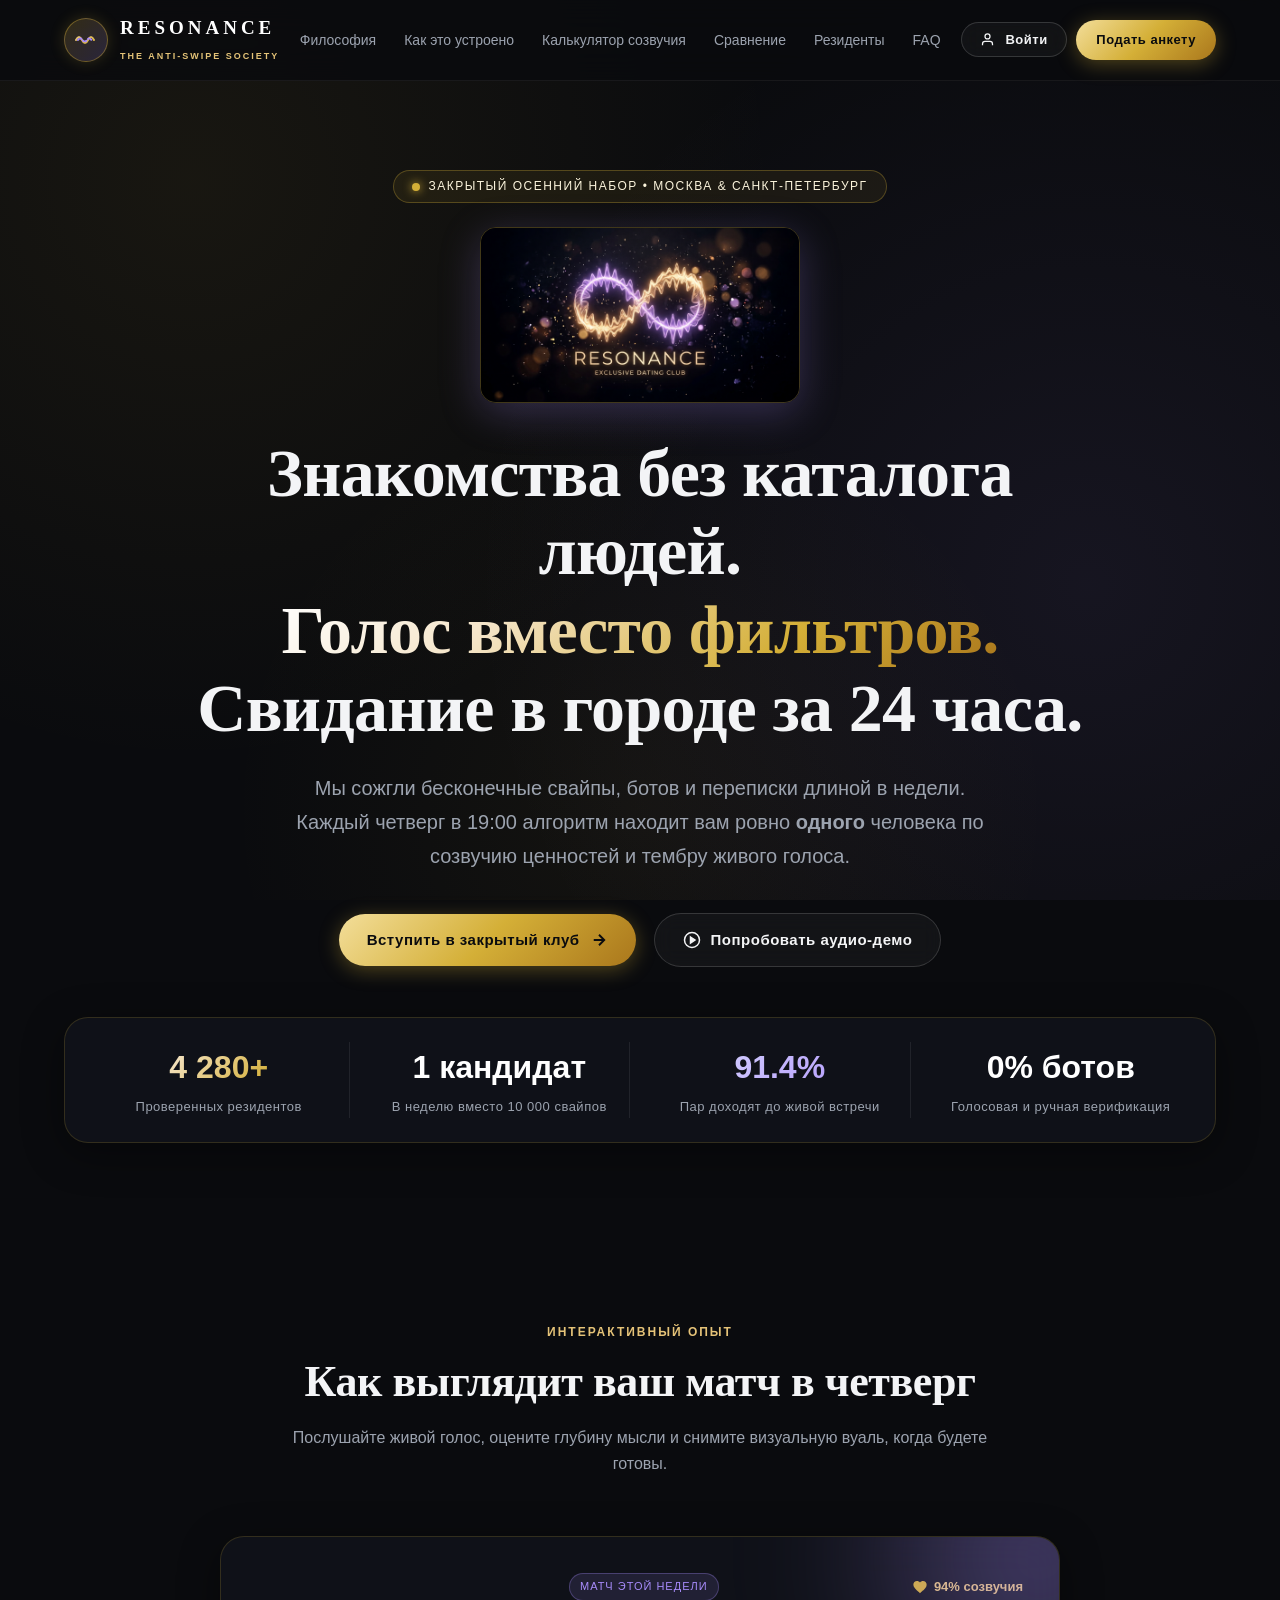
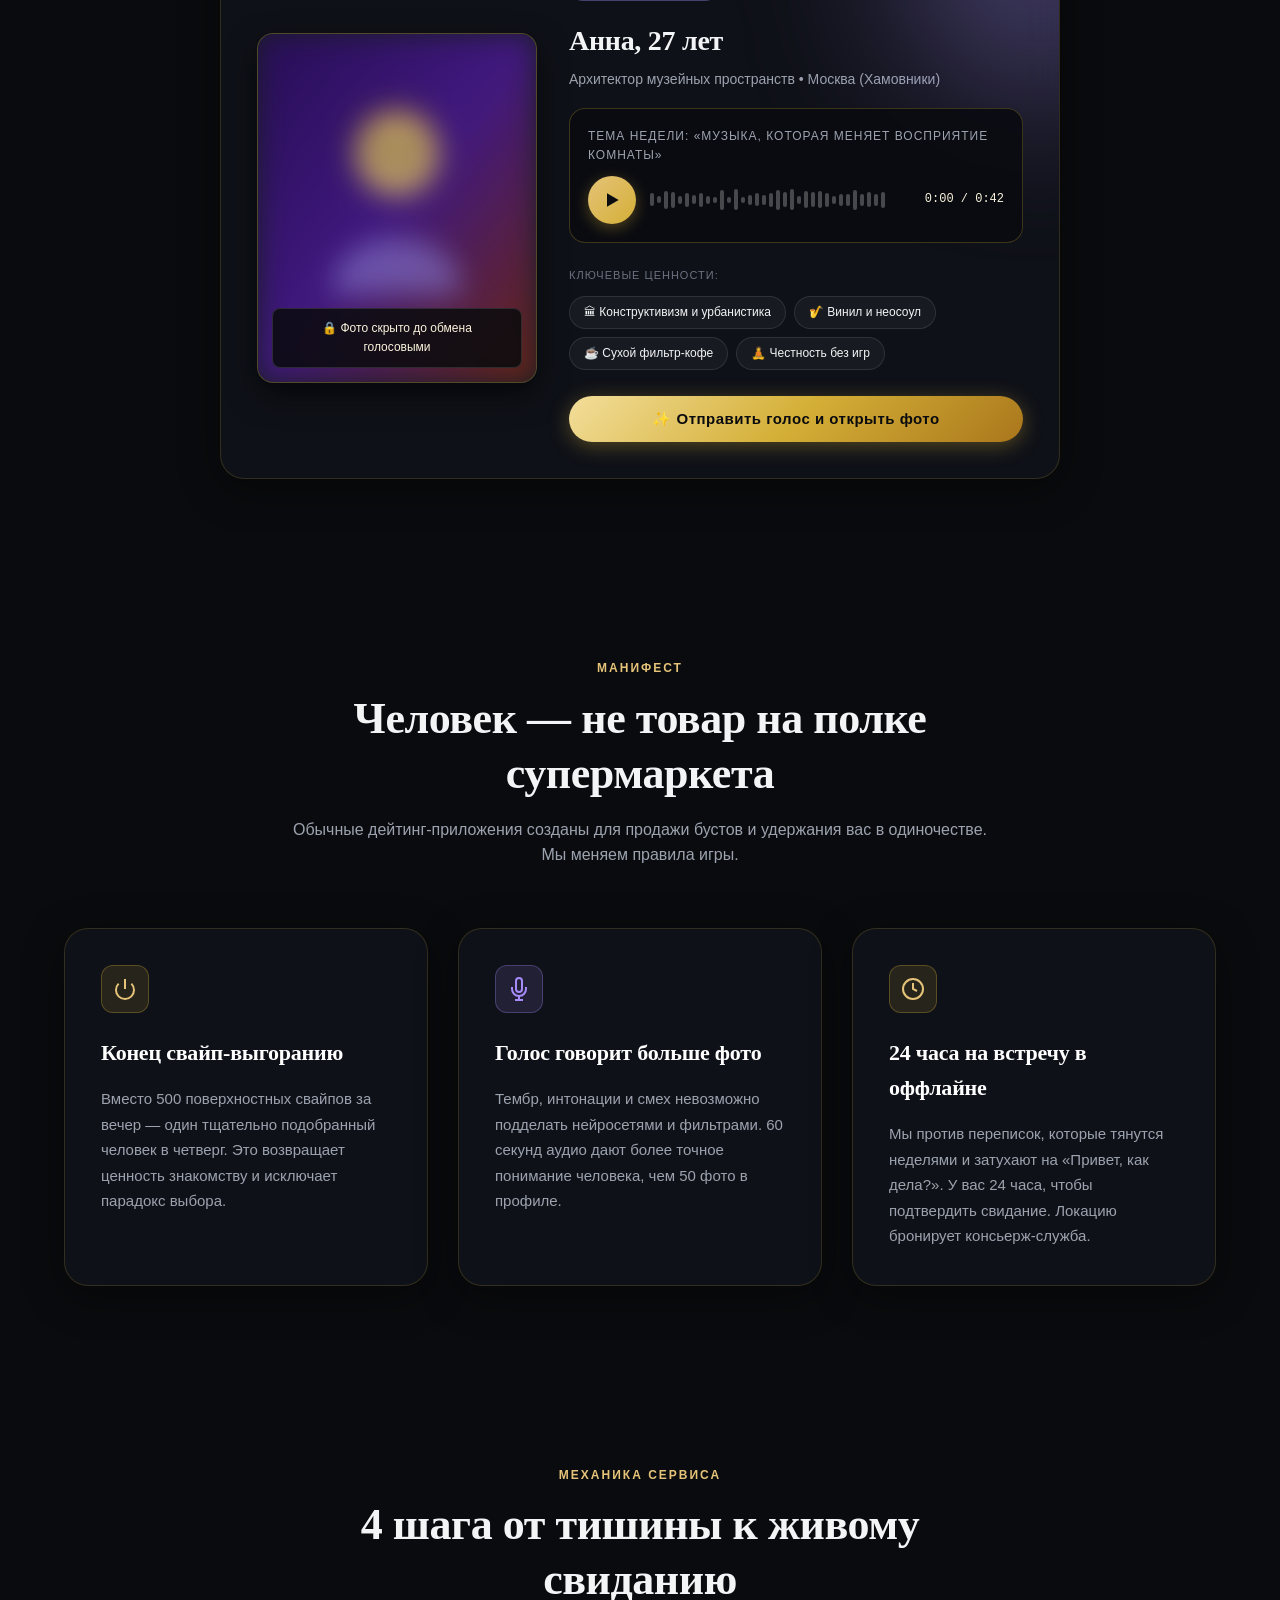
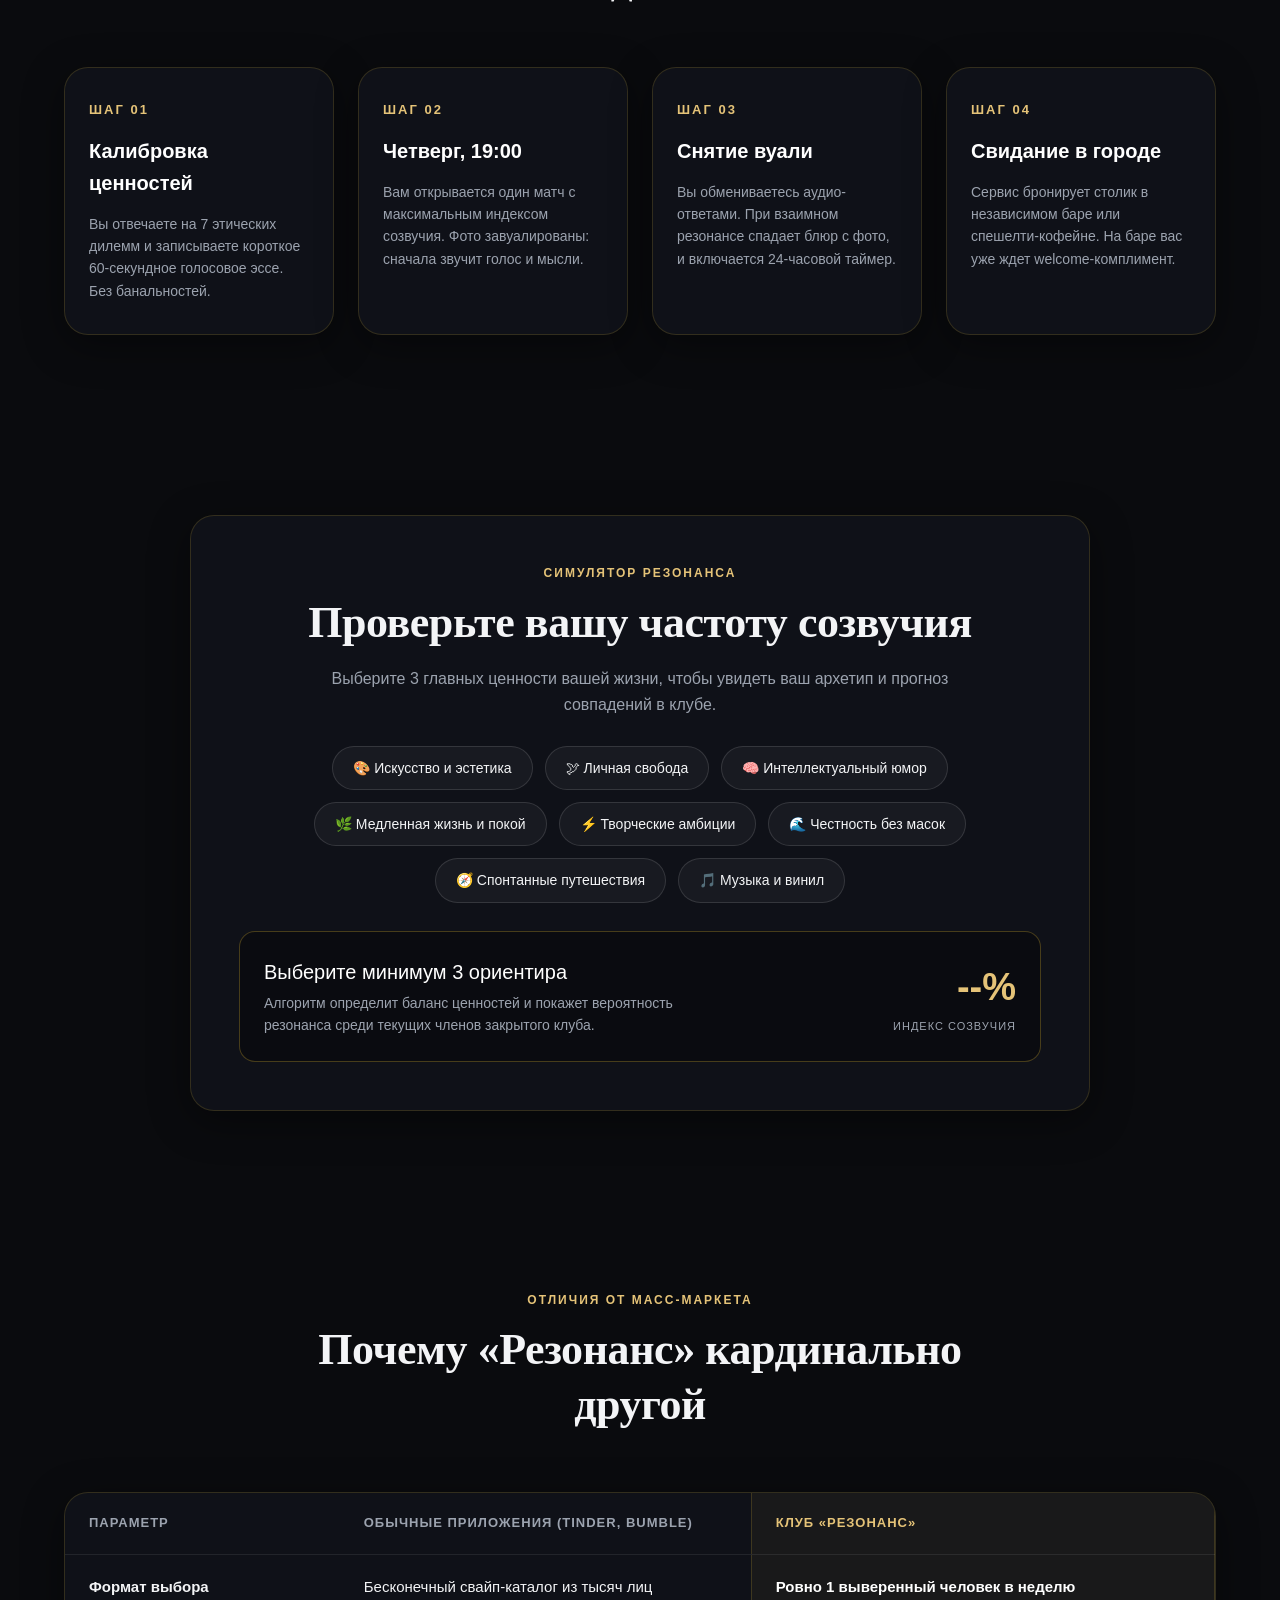
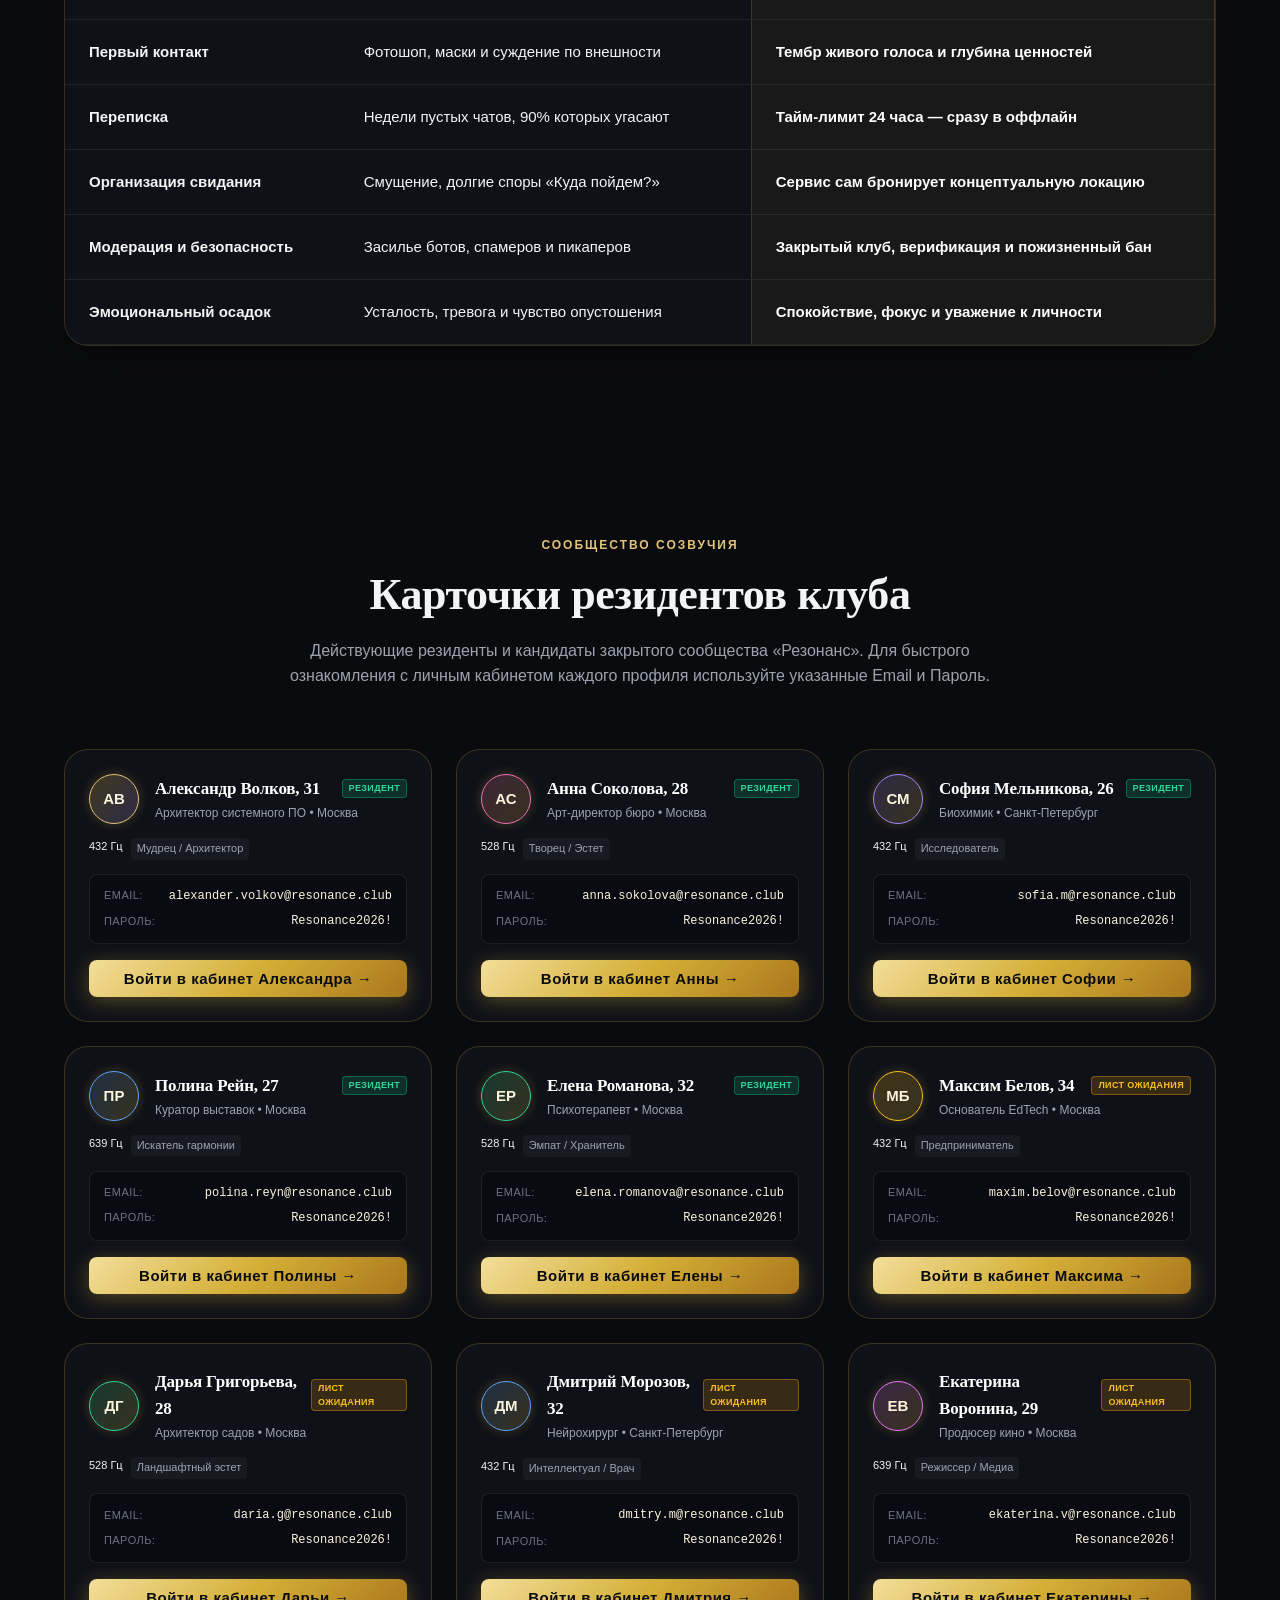
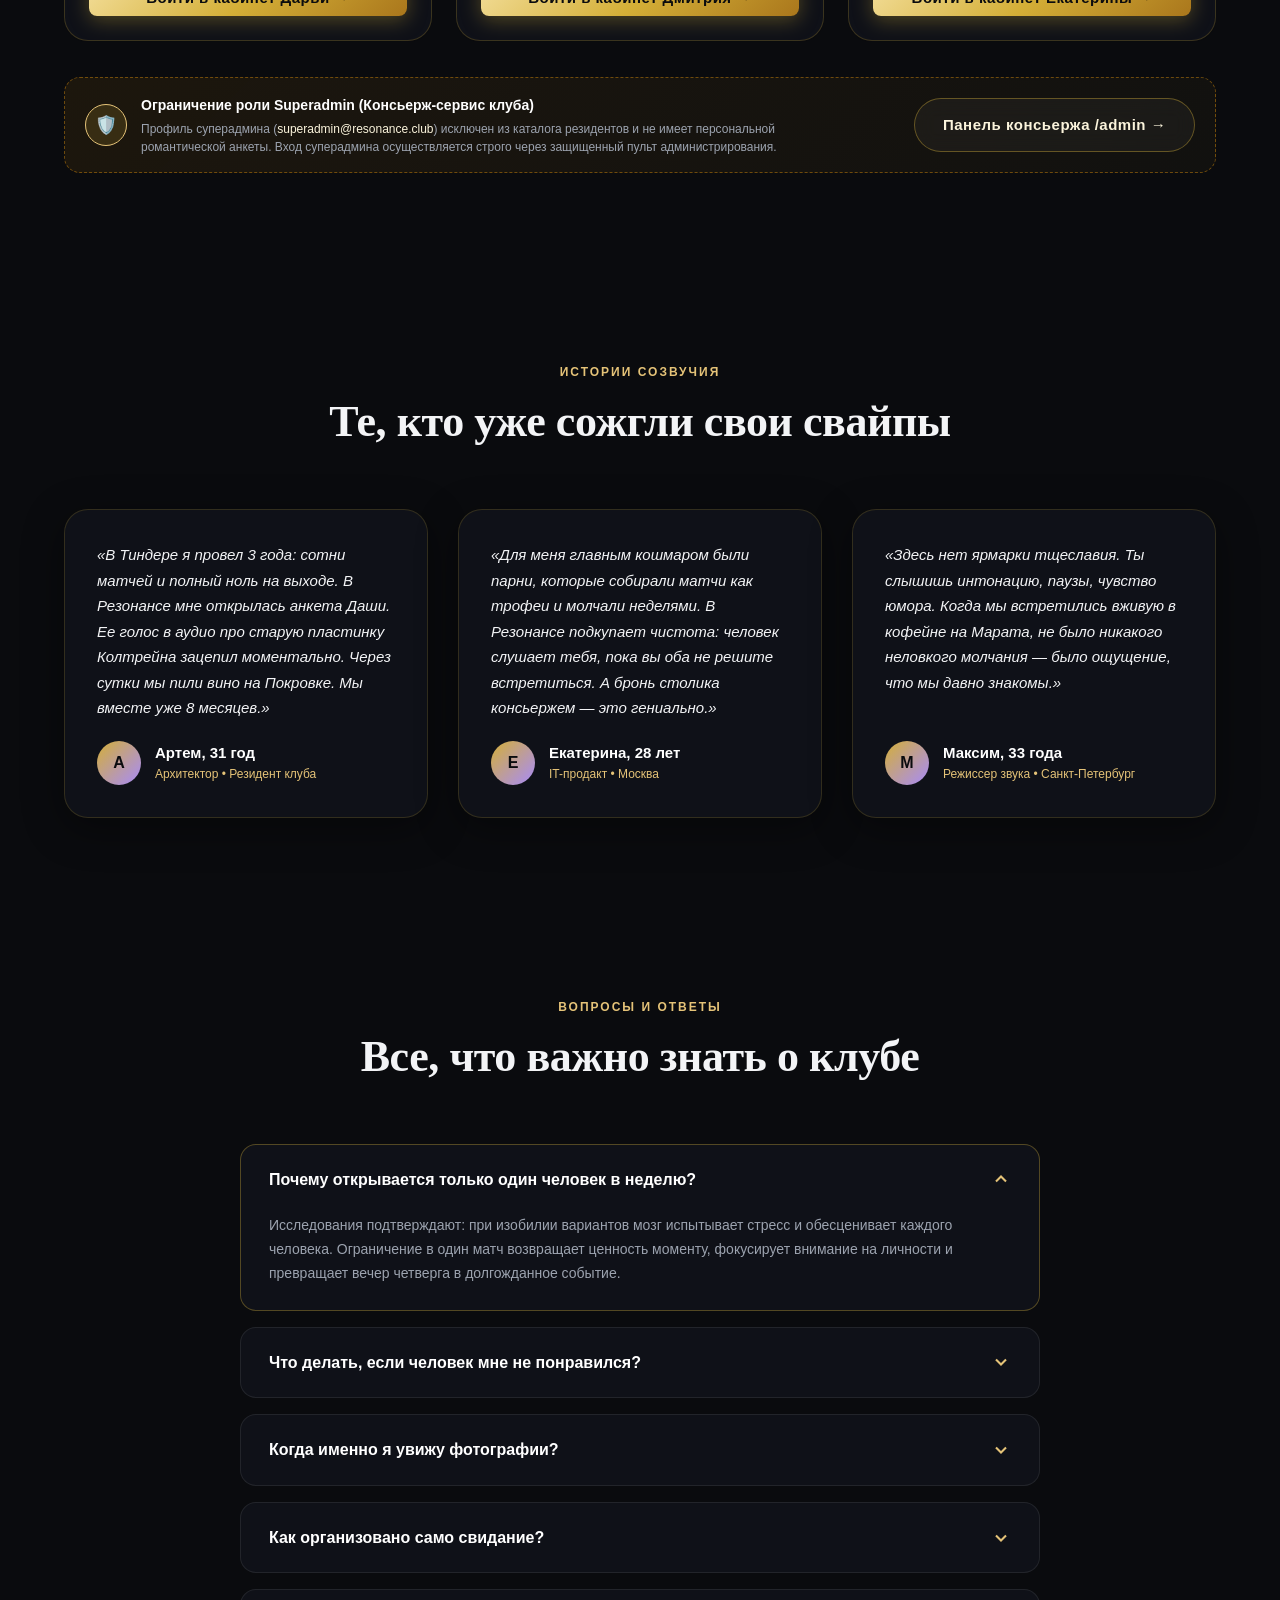
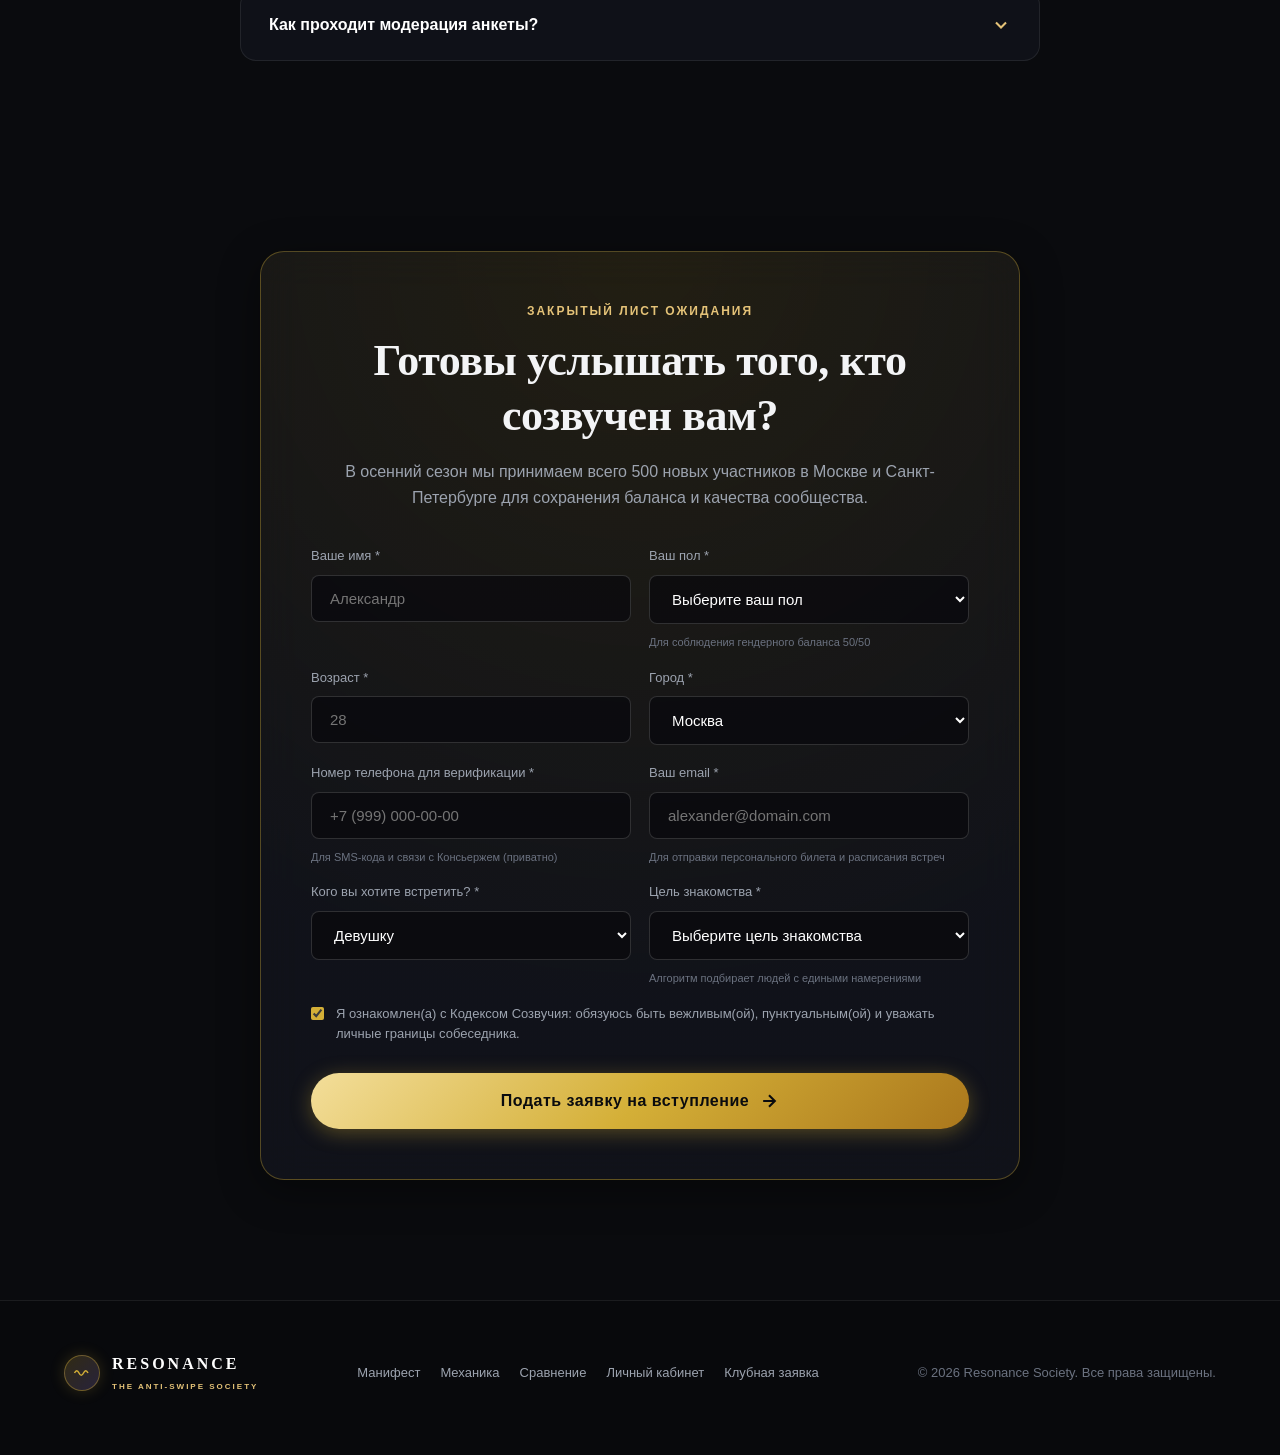
==== commit 3ff3073a: "feat(auth): implement resident login modal, cards, and superadmin exclusion (1.0.3_Login)" ====
--- a/index.html
+++ b/index.html
@@ -1102,6 +1102,426 @@
       line-height: 1.3;
     }
 
+    /* ==========================================================================
+       LOGIN MODAL & RESIDENT CARDS (ROLE: RESIDENTS & CANDIDATES)
+       ========================================================================== */
+    .login-overlay {
+      position: fixed;
+      top: 0;
+      left: 0;
+      width: 100vw;
+      height: 100vh;
+      background: rgba(5, 5, 8, 0.88);
+      backdrop-filter: blur(20px);
+      -webkit-backdrop-filter: blur(20px);
+      z-index: 10000;
+      display: flex;
+      align-items: center;
+      justify-content: center;
+      padding: 20px;
+      opacity: 0;
+      visibility: hidden;
+      transition: all 0.3s cubic-bezier(0.16, 1, 0.3, 1);
+    }
+
+    .login-overlay.active {
+      opacity: 1;
+      visibility: visible;
+    }
+
+    .login-modal-dialog {
+      background: linear-gradient(145deg, rgba(20, 22, 32, 0.96) 0%, rgba(10, 11, 16, 0.98) 100%);
+      border: 1px solid rgba(212, 175, 55, 0.35);
+      border-radius: 24px;
+      width: 100%;
+      max-width: 680px;
+      max-height: 92vh;
+      overflow-y: auto;
+      padding: 36px 32px;
+      box-shadow: 0 25px 70px rgba(0, 0, 0, 0.85), 0 0 35px rgba(212, 175, 55, 0.15);
+      position: relative;
+      transform: scale(0.94) translateY(20px);
+      transition: all 0.3s cubic-bezier(0.16, 1, 0.3, 1);
+    }
+
+    .login-overlay.active .login-modal-dialog {
+      transform: scale(1) translateY(0);
+    }
+
+    .login-close-btn {
+      position: absolute;
+      top: 20px;
+      right: 20px;
+      width: 36px;
+      height: 36px;
+      border-radius: 50%;
+      background: rgba(255, 255, 255, 0.06);
+      border: 1px solid rgba(255, 255, 255, 0.12);
+      color: var(--text-muted);
+      font-size: 24px;
+      display: flex;
+      align-items: center;
+      justify-content: center;
+      cursor: pointer;
+      transition: var(--transition-smooth);
+      line-height: 1;
+    }
+
+    .login-close-btn:hover {
+      background: rgba(239, 68, 68, 0.2);
+      border-color: rgba(239, 68, 68, 0.5);
+      color: #FFFFFF;
+      transform: rotate(90deg);
+    }
+
+    .login-emblem {
+      width: 52px;
+      height: 52px;
+      border-radius: 50%;
+      background: linear-gradient(135deg, rgba(212, 175, 55, 0.2) 0%, rgba(167, 139, 250, 0.15) 100%);
+      border: 1px solid rgba(212, 175, 55, 0.4);
+      display: flex;
+      align-items: center;
+      justify-content: center;
+      margin: 0 auto 16px;
+      box-shadow: 0 0 20px rgba(212, 175, 55, 0.25);
+    }
+
+    .login-title {
+      font-family: 'Playfair Display', Georgia, serif;
+      font-size: 24px;
+      font-weight: 700;
+      letter-spacing: 0.05em;
+      color: #FFFFFF;
+      margin-bottom: 6px;
+      text-align: center;
+    }
+
+    .login-subtitle {
+      color: var(--text-muted);
+      font-size: 13px;
+      text-align: center;
+      margin-bottom: 12px;
+    }
+
+    .role-badge-pill {
+      display: inline-flex;
+      align-items: center;
+      gap: 6px;
+      padding: 4px 14px;
+      border-radius: 20px;
+      background: rgba(167, 139, 250, 0.12);
+      border: 1px solid rgba(167, 139, 250, 0.3);
+      color: #DDD6FE;
+      font-size: 11px;
+      font-weight: 600;
+      letter-spacing: 0.06em;
+      text-transform: uppercase;
+      margin: 0 auto 20px;
+    }
+
+    .login-alert {
+      padding: 12px 16px;
+      border-radius: 12px;
+      font-size: 13px;
+      margin-bottom: 20px;
+      display: flex;
+      align-items: center;
+      gap: 12px;
+      line-height: 1.4;
+    }
+
+    .login-alert.error {
+      background: rgba(239, 68, 68, 0.12);
+      border: 1px solid rgba(239, 68, 68, 0.4);
+      color: #FCA5A5;
+    }
+
+    .login-alert.warning {
+      background: rgba(245, 158, 11, 0.14);
+      border: 1px solid rgba(245, 158, 11, 0.5);
+      color: #FDE68A;
+    }
+
+    .login-input-group {
+      margin-bottom: 18px;
+    }
+
+    .login-label {
+      display: block;
+      font-size: 13px;
+      font-weight: 600;
+      color: var(--gold-primary);
+      margin-bottom: 6px;
+    }
+
+    .login-input-wrap {
+      position: relative;
+      display: flex;
+      align-items: center;
+    }
+
+    .login-input-wrap .input-icon {
+      position: absolute;
+      left: 14px;
+      color: var(--text-subtle);
+      display: flex;
+      align-items: center;
+      pointer-events: none;
+    }
+
+    .login-input {
+      width: 100%;
+      height: 48px;
+      padding: 0 44px 0 44px;
+      background: rgba(14, 16, 24, 0.85);
+      border: 1px solid rgba(212, 175, 55, 0.25);
+      border-radius: 12px;
+      color: #FFFFFF;
+      font-size: 14px;
+      font-family: inherit;
+      outline: none;
+      transition: var(--transition-smooth);
+    }
+
+    .login-input:focus {
+      border-color: var(--gold-deep);
+      background: rgba(18, 20, 30, 0.95);
+      box-shadow: 0 0 16px rgba(212, 175, 55, 0.25);
+    }
+
+    .pwd-eye-btn {
+      position: absolute;
+      right: 12px;
+      background: transparent;
+      border: none;
+      color: var(--text-muted);
+      cursor: pointer;
+      padding: 4px;
+      display: flex;
+      align-items: center;
+      transition: color 0.2s;
+    }
+
+    .pwd-eye-btn:hover {
+      color: var(--gold-primary);
+    }
+
+    .quick-residents-section {
+      margin-top: 24px;
+      padding-top: 20px;
+      border-top: 1px solid rgba(255, 255, 255, 0.08);
+    }
+
+    .quick-title {
+      font-size: 12px;
+      font-weight: 700;
+      color: var(--gold-primary);
+      text-transform: uppercase;
+      letter-spacing: 0.08em;
+    }
+
+    .quick-badge-count {
+      font-size: 11px;
+      color: var(--text-subtle);
+    }
+
+    .quick-residents-grid {
+      display: grid;
+      grid-template-columns: repeat(auto-fit, minmax(180px, 1fr));
+      gap: 10px;
+      margin-top: 12px;
+      max-height: 240px;
+      overflow-y: auto;
+      padding-right: 4px;
+    }
+
+    .resident-card-btn {
+      background: rgba(255, 255, 255, 0.03);
+      border: 1px solid rgba(212, 175, 55, 0.2);
+      border-radius: 10px;
+      padding: 10px 12px;
+      cursor: pointer;
+      text-align: left;
+      transition: all 0.2s ease;
+      display: flex;
+      flex-direction: column;
+      gap: 3px;
+    }
+
+    .resident-card-btn:hover, .resident-card-btn.selected {
+      background: rgba(212, 175, 55, 0.12);
+      border-color: var(--gold-deep);
+      transform: translateY(-1px);
+      box-shadow: 0 4px 12px rgba(212, 175, 55, 0.15);
+    }
+
+    .resident-card-top {
+      display: flex;
+      align-items: center;
+      justify-content: space-between;
+      gap: 6px;
+    }
+
+    .resident-card-name {
+      font-size: 12px;
+      font-weight: 700;
+      color: #FFFFFF;
+      white-space: nowrap;
+      overflow: hidden;
+      text-overflow: ellipsis;
+    }
+
+    .resident-card-role {
+      font-size: 9px;
+      padding: 1px 6px;
+      border-radius: 4px;
+      font-weight: 600;
+      text-transform: uppercase;
+      letter-spacing: 0.04em;
+    }
+
+    .role-res {
+      background: rgba(16, 185, 129, 0.18);
+      color: #34D399;
+      border: 1px solid rgba(16, 185, 129, 0.4);
+    }
+
+    .role-wait {
+      background: rgba(245, 158, 11, 0.18);
+      color: #FBBF24;
+      border: 1px solid rgba(245, 158, 11, 0.4);
+    }
+
+    .resident-card-email {
+      font-size: 11px;
+      color: var(--text-muted);
+      white-space: nowrap;
+      overflow: hidden;
+      text-overflow: ellipsis;
+    }
+
+    .resident-card-pwd {
+      font-size: 10px;
+      color: var(--gold-primary);
+      font-family: monospace;
+    }
+
+    /* ==========================================================================
+       RESIDENTS CARDS SHOWCASE (MAIN PAGE SECTION)
+       ========================================================================== */
+    .residents-section {
+      padding: 100px 0;
+      position: relative;
+    }
+
+    .residents-grid-showcase {
+      display: grid;
+      grid-template-columns: repeat(auto-fit, minmax(320px, 1fr));
+      gap: 24px;
+      margin-top: 40px;
+    }
+
+    .resident-showcase-card {
+      background: rgba(18, 20, 29, 0.75);
+      border: 1px solid rgba(212, 175, 55, 0.22);
+      border-radius: var(--radius-lg);
+      padding: 24px;
+      backdrop-filter: blur(16px);
+      transition: all 0.35s cubic-bezier(0.16, 1, 0.3, 1);
+      display: flex;
+      flex-direction: column;
+      justify-content: space-between;
+      position: relative;
+      overflow: hidden;
+    }
+
+    .resident-showcase-card:hover {
+      transform: translateY(-4px);
+      border-color: var(--gold-primary);
+      box-shadow: 0 16px 36px rgba(0, 0, 0, 0.45), 0 0 24px rgba(212, 175, 55, 0.18);
+    }
+
+    .showcase-header {
+      display: flex;
+      align-items: center;
+      gap: 16px;
+      margin-bottom: 14px;
+    }
+
+    .showcase-avatar-circle {
+      width: 50px;
+      height: 50px;
+      border-radius: 50%;
+      background: linear-gradient(135deg, rgba(212, 175, 55, 0.25) 0%, rgba(167, 139, 250, 0.2) 100%);
+      border: 1.5px solid var(--gold-primary);
+      display: flex;
+      align-items: center;
+      justify-content: center;
+      font-weight: 700;
+      color: var(--gold-light);
+      font-size: 15px;
+      flex-shrink: 0;
+      box-shadow: 0 0 12px rgba(212, 175, 55, 0.25);
+    }
+
+    .showcase-user-name {
+      font-size: 17px;
+      font-weight: 600;
+      color: #FFFFFF;
+      margin: 0;
+    }
+
+    .showcase-sub {
+      font-size: 12px;
+      color: var(--text-muted);
+      margin-top: 2px;
+    }
+
+    .showcase-creds-box {
+      background: rgba(10, 11, 16, 0.7);
+      border: 1px solid rgba(255, 255, 255, 0.08);
+      border-radius: var(--radius-sm);
+      padding: 12px 14px;
+      margin: 14px 0 16px;
+      display: flex;
+      flex-direction: column;
+      gap: 6px;
+    }
+
+    .showcase-cred-row {
+      display: flex;
+      justify-content: space-between;
+      align-items: center;
+      font-size: 11px;
+    }
+
+    .showcase-cred-label {
+      color: var(--text-subtle);
+      text-transform: uppercase;
+      letter-spacing: 0.04em;
+    }
+
+    .showcase-cred-val {
+      color: var(--gold-light);
+      font-family: monospace;
+      font-size: 12px;
+      user-select: all;
+    }
+
+    .superadmin-exclusion-banner {
+      background: linear-gradient(135deg, rgba(245, 158, 11, 0.08) 0%, rgba(212, 175, 55, 0.04) 100%);
+      border: 1px dashed rgba(245, 158, 11, 0.4);
+      border-radius: var(--radius-md);
+      padding: 16px 20px;
+      margin-top: 36px;
+      display: flex;
+      align-items: center;
+      justify-content: space-between;
+      gap: 16px;
+      flex-wrap: wrap;
+    }
+
   </style>
 </head>
 <body>
@@ -1135,14 +1555,15 @@
         <li><a href="#demo">Как это устроено</a></li>
         <li><a href="#calculator">Калькулятор созвучия</a></li>
         <li><a href="#comparison">Сравнение</a></li>
+        <li><a href="#residents">Резиденты</a></li>
         <li><a href="#faq">FAQ</a></li>
       </ul>
 
       <div style="display: flex; align-items: center; gap: 10px;">
-        <a href="profile.html" class="btn btn-ghost" style="padding: 9px 18px; font-size: 13px;">
+        <button type="button" onclick="openLoginModal()" class="btn btn-ghost" id="navLoginBtn" style="padding: 9px 18px; font-size: 13px;">
           <svg width="15" height="15" viewBox="0 0 24 24" fill="none" stroke="currentColor" stroke-width="2"><path d="M20 21v-2a4 4 0 0 0-4-4H8a4 4 0 0 0-4 4v2"/><circle cx="12" cy="7" r="4"/></svg>
           <span>Войти</span>
-        </a>
+        </button>
         <a href="#join" class="btn btn-gold" style="padding: 10px 20px; font-size: 13px;">Подать анкету</a>
       </div>
     </div>
@@ -1487,6 +1908,347 @@
   </section>
 
   <!-- ==========================================
+       RESIDENTS CARDS SHOWCASE (EXCEPT SUPERADMIN)
+       ========================================== -->
+  <section class="residents-section" id="residents">
+    <div class="container">
+      <div class="section-header">
+        <span class="section-tag">Сообщество созвучия</span>
+        <h2 class="section-title">Карточки резидентов клуба</h2>
+        <p class="section-desc">
+          Действующие резиденты и кандидаты закрытого сообщества «Резонанс». Для быстрого ознакомления с личным кабинетом каждого профиля используйте указанные Email и Пароль.
+        </p>
+      </div>
+
+      <div class="residents-grid-showcase">
+        <!-- 1. Alexander Volkov -->
+        <div class="resident-showcase-card">
+          <div>
+            <div class="showcase-header">
+              <div class="showcase-avatar-circle">АВ</div>
+              <div style="flex-grow: 1;">
+                <div style="display: flex; justify-content: space-between; align-items: center;">
+                  <h3 class="showcase-user-name">Александр Волков, 31</h3>
+                  <span class="resident-card-role role-res">Резидент</span>
+                </div>
+                <div class="showcase-sub">Архитектор системного ПО • Москва</div>
+              </div>
+            </div>
+            <div style="display: flex; gap: 8px; font-size: 11px; margin-bottom: 8px;">
+              <span class="status-pill-gold">432 Гц</span>
+              <span style="color: var(--text-muted); padding: 2px 6px; background: rgba(255,255,255,0.04); border-radius: 4px;">Мудрец / Архитектор</span>
+            </div>
+            <!-- Credentials Box -->
+            <div class="showcase-creds-box">
+              <div class="showcase-cred-row">
+                <span class="showcase-cred-label">Email:</span>
+                <span class="showcase-cred-val">alexander.volkov@resonance.club</span>
+              </div>
+              <div class="showcase-cred-row">
+                <span class="showcase-cred-label">Пароль:</span>
+                <span class="showcase-cred-val">Resonance2026!</span>
+              </div>
+            </div>
+          </div>
+          <button class="btn btn-gold btn-sm w-100" style="width: 100%; border-radius: 8px; padding: 10px;" onclick="loginWithQuickCard('alexander.volkov@resonance.club', 'Resonance2026!')">
+            <span>Войти в кабинет Александра →</span>
+          </button>
+        </div>
+
+        <!-- 2. Anna Sokolova -->
+        <div class="resident-showcase-card">
+          <div>
+            <div class="showcase-header">
+              <div class="showcase-avatar-circle" style="border-color: #F472B6; background: linear-gradient(135deg, rgba(244,114,182,0.2) 0%, rgba(212,175,55,0.2) 100%);">АС</div>
+              <div style="flex-grow: 1;">
+                <div style="display: flex; justify-content: space-between; align-items: center;">
+                  <h3 class="showcase-user-name">Анна Соколова, 28</h3>
+                  <span class="resident-card-role role-res">Резидент</span>
+                </div>
+                <div class="showcase-sub">Арт-директор бюро • Москва</div>
+              </div>
+            </div>
+            <div style="display: flex; gap: 8px; font-size: 11px; margin-bottom: 8px;">
+              <span class="status-pill-gold">528 Гц</span>
+              <span style="color: var(--text-muted); padding: 2px 6px; background: rgba(255,255,255,0.04); border-radius: 4px;">Творец / Эстет</span>
+            </div>
+            <!-- Credentials Box -->
+            <div class="showcase-creds-box">
+              <div class="showcase-cred-row">
+                <span class="showcase-cred-label">Email:</span>
+                <span class="showcase-cred-val">anna.sokolova@resonance.club</span>
+              </div>
+              <div class="showcase-cred-row">
+                <span class="showcase-cred-label">Пароль:</span>
+                <span class="showcase-cred-val">Resonance2026!</span>
+              </div>
+            </div>
+          </div>
+          <button class="btn btn-gold btn-sm w-100" style="width: 100%; border-radius: 8px; padding: 10px;" onclick="loginWithQuickCard('anna.sokolova@resonance.club', 'Resonance2026!')">
+            <span>Войти в кабинет Анны →</span>
+          </button>
+        </div>
+
+        <!-- 3. Sofia Melnikova -->
+        <div class="resident-showcase-card">
+          <div>
+            <div class="showcase-header">
+              <div class="showcase-avatar-circle" style="border-color: #A78BFA; background: linear-gradient(135deg, rgba(167,139,250,0.2) 0%, rgba(212,175,55,0.2) 100%);">СМ</div>
+              <div style="flex-grow: 1;">
+                <div style="display: flex; justify-content: space-between; align-items: center;">
+                  <h3 class="showcase-user-name">София Мельникова, 26</h3>
+                  <span class="resident-card-role role-res">Резидент</span>
+                </div>
+                <div class="showcase-sub">Биохимик • Санкт-Петербург</div>
+              </div>
+            </div>
+            <div style="display: flex; gap: 8px; font-size: 11px; margin-bottom: 8px;">
+              <span class="status-pill-gold">432 Гц</span>
+              <span style="color: var(--text-muted); padding: 2px 6px; background: rgba(255,255,255,0.04); border-radius: 4px;">Исследователь</span>
+            </div>
+            <!-- Credentials Box -->
+            <div class="showcase-creds-box">
+              <div class="showcase-cred-row">
+                <span class="showcase-cred-label">Email:</span>
+                <span class="showcase-cred-val">sofia.m@resonance.club</span>
+              </div>
+              <div class="showcase-cred-row">
+                <span class="showcase-cred-label">Пароль:</span>
+                <span class="showcase-cred-val">Resonance2026!</span>
+              </div>
+            </div>
+          </div>
+          <button class="btn btn-gold btn-sm w-100" style="width: 100%; border-radius: 8px; padding: 10px;" onclick="loginWithQuickCard('sofia.m@resonance.club', 'Resonance2026!')">
+            <span>Войти в кабинет Софии →</span>
+          </button>
+        </div>
+
+        <!-- 4. Polina Reyn -->
+        <div class="resident-showcase-card">
+          <div>
+            <div class="showcase-header">
+              <div class="showcase-avatar-circle" style="border-color: #60A5FA; background: linear-gradient(135deg, rgba(96,165,250,0.2) 0%, rgba(212,175,55,0.2) 100%);">ПР</div>
+              <div style="flex-grow: 1;">
+                <div style="display: flex; justify-content: space-between; align-items: center;">
+                  <h3 class="showcase-user-name">Полина Рейн, 27</h3>
+                  <span class="resident-card-role role-res">Резидент</span>
+                </div>
+                <div class="showcase-sub">Куратор выставок • Москва</div>
+              </div>
+            </div>
+            <div style="display: flex; gap: 8px; font-size: 11px; margin-bottom: 8px;">
+              <span class="status-pill-gold">639 Гц</span>
+              <span style="color: var(--text-muted); padding: 2px 6px; background: rgba(255,255,255,0.04); border-radius: 4px;">Искатель гармонии</span>
+            </div>
+            <!-- Credentials Box -->
+            <div class="showcase-creds-box">
+              <div class="showcase-cred-row">
+                <span class="showcase-cred-label">Email:</span>
+                <span class="showcase-cred-val">polina.reyn@resonance.club</span>
+              </div>
+              <div class="showcase-cred-row">
+                <span class="showcase-cred-label">Пароль:</span>
+                <span class="showcase-cred-val">Resonance2026!</span>
+              </div>
+            </div>
+          </div>
+          <button class="btn btn-gold btn-sm w-100" style="width: 100%; border-radius: 8px; padding: 10px;" onclick="loginWithQuickCard('polina.reyn@resonance.club', 'Resonance2026!')">
+            <span>Войти в кабинет Полины →</span>
+          </button>
+        </div>
+
+        <!-- 5. Elena Romanova -->
+        <div class="resident-showcase-card">
+          <div>
+            <div class="showcase-header">
+              <div class="showcase-avatar-circle" style="border-color: #34D399; background: linear-gradient(135deg, rgba(52,211,153,0.2) 0%, rgba(212,175,55,0.2) 100%);">ЕР</div>
+              <div style="flex-grow: 1;">
+                <div style="display: flex; justify-content: space-between; align-items: center;">
+                  <h3 class="showcase-user-name">Елена Романова, 32</h3>
+                  <span class="resident-card-role role-res">Резидент</span>
+                </div>
+                <div class="showcase-sub">Психотерапевт • Москва</div>
+              </div>
+            </div>
+            <div style="display: flex; gap: 8px; font-size: 11px; margin-bottom: 8px;">
+              <span class="status-pill-gold">528 Гц</span>
+              <span style="color: var(--text-muted); padding: 2px 6px; background: rgba(255,255,255,0.04); border-radius: 4px;">Эмпат / Хранитель</span>
+            </div>
+            <!-- Credentials Box -->
+            <div class="showcase-creds-box">
+              <div class="showcase-cred-row">
+                <span class="showcase-cred-label">Email:</span>
+                <span class="showcase-cred-val">elena.romanova@resonance.club</span>
+              </div>
+              <div class="showcase-cred-row">
+                <span class="showcase-cred-label">Пароль:</span>
+                <span class="showcase-cred-val">Resonance2026!</span>
+              </div>
+            </div>
+          </div>
+          <button class="btn btn-gold btn-sm w-100" style="width: 100%; border-radius: 8px; padding: 10px;" onclick="loginWithQuickCard('elena.romanova@resonance.club', 'Resonance2026!')">
+            <span>Войти в кабинет Елены →</span>
+          </button>
+        </div>
+
+        <!-- 6. Maxim Belov (Waitlist Candidate) -->
+        <div class="resident-showcase-card">
+          <div>
+            <div class="showcase-header">
+              <div class="showcase-avatar-circle" style="border-color: #FBBF24; background: linear-gradient(135deg, rgba(251,191,36,0.2) 0%, rgba(212,175,55,0.2) 100%);">МБ</div>
+              <div style="flex-grow: 1;">
+                <div style="display: flex; justify-content: space-between; align-items: center;">
+                  <h3 class="showcase-user-name">Максим Белов, 34</h3>
+                  <span class="resident-card-role role-wait">Лист ожидания</span>
+                </div>
+                <div class="showcase-sub">Основатель EdTech • Москва</div>
+              </div>
+            </div>
+            <div style="display: flex; gap: 8px; font-size: 11px; margin-bottom: 8px;">
+              <span class="status-pill-gold">432 Гц</span>
+              <span style="color: var(--text-muted); padding: 2px 6px; background: rgba(255,255,255,0.04); border-radius: 4px;">Предприниматель</span>
+            </div>
+            <!-- Credentials Box -->
+            <div class="showcase-creds-box">
+              <div class="showcase-cred-row">
+                <span class="showcase-cred-label">Email:</span>
+                <span class="showcase-cred-val">maxim.belov@resonance.club</span>
+              </div>
+              <div class="showcase-cred-row">
+                <span class="showcase-cred-label">Пароль:</span>
+                <span class="showcase-cred-val">Resonance2026!</span>
+              </div>
+            </div>
+          </div>
+          <button class="btn btn-gold btn-sm w-100" style="width: 100%; border-radius: 8px; padding: 10px;" onclick="loginWithQuickCard('maxim.belov@resonance.club', 'Resonance2026!')">
+            <span>Войти в кабинет Максима →</span>
+          </button>
+        </div>
+
+        <!-- 7. Daria Grigorieva (Waitlist Candidate) -->
+        <div class="resident-showcase-card">
+          <div>
+            <div class="showcase-header">
+              <div class="showcase-avatar-circle" style="border-color: #34D399; background: linear-gradient(135deg, rgba(52,211,153,0.2) 0%, rgba(212,175,55,0.2) 100%);">ДГ</div>
+              <div style="flex-grow: 1;">
+                <div style="display: flex; justify-content: space-between; align-items: center;">
+                  <h3 class="showcase-user-name">Дарья Григорьева, 28</h3>
+                  <span class="resident-card-role role-wait">Лист ожидания</span>
+                </div>
+                <div class="showcase-sub">Архитектор садов • Москва</div>
+              </div>
+            </div>
+            <div style="display: flex; gap: 8px; font-size: 11px; margin-bottom: 8px;">
+              <span class="status-pill-gold">528 Гц</span>
+              <span style="color: var(--text-muted); padding: 2px 6px; background: rgba(255,255,255,0.04); border-radius: 4px;">Ландшафтный эстет</span>
+            </div>
+            <!-- Credentials Box -->
+            <div class="showcase-creds-box">
+              <div class="showcase-cred-row">
+                <span class="showcase-cred-label">Email:</span>
+                <span class="showcase-cred-val">daria.g@resonance.club</span>
+              </div>
+              <div class="showcase-cred-row">
+                <span class="showcase-cred-label">Пароль:</span>
+                <span class="showcase-cred-val">Resonance2026!</span>
+              </div>
+            </div>
+          </div>
+          <button class="btn btn-gold btn-sm w-100" style="width: 100%; border-radius: 8px; padding: 10px;" onclick="loginWithQuickCard('daria.g@resonance.club', 'Resonance2026!')">
+            <span>Войти в кабинет Дарьи →</span>
+          </button>
+        </div>
+
+        <!-- 8. Dmitry Morozov (Waitlist Candidate) -->
+        <div class="resident-showcase-card">
+          <div>
+            <div class="showcase-header">
+              <div class="showcase-avatar-circle" style="border-color: #60A5FA; background: linear-gradient(135deg, rgba(96,165,250,0.2) 0%, rgba(212,175,55,0.2) 100%);">ДМ</div>
+              <div style="flex-grow: 1;">
+                <div style="display: flex; justify-content: space-between; align-items: center;">
+                  <h3 class="showcase-user-name">Дмитрий Морозов, 32</h3>
+                  <span class="resident-card-role role-wait">Лист ожидания</span>
+                </div>
+                <div class="showcase-sub">Нейрохирург • Санкт-Петербург</div>
+              </div>
+            </div>
+            <div style="display: flex; gap: 8px; font-size: 11px; margin-bottom: 8px;">
+              <span class="status-pill-gold">432 Гц</span>
+              <span style="color: var(--text-muted); padding: 2px 6px; background: rgba(255,255,255,0.04); border-radius: 4px;">Интеллектуал / Врач</span>
+            </div>
+            <!-- Credentials Box -->
+            <div class="showcase-creds-box">
+              <div class="showcase-cred-row">
+                <span class="showcase-cred-label">Email:</span>
+                <span class="showcase-cred-val">dmitry.m@resonance.club</span>
+              </div>
+              <div class="showcase-cred-row">
+                <span class="showcase-cred-label">Пароль:</span>
+                <span class="showcase-cred-val">Resonance2026!</span>
+              </div>
+            </div>
+          </div>
+          <button class="btn btn-gold btn-sm w-100" style="width: 100%; border-radius: 8px; padding: 10px;" onclick="loginWithQuickCard('dmitry.m@resonance.club', 'Resonance2026!')">
+            <span>Войти в кабинет Дмитрия →</span>
+          </button>
+        </div>
+
+        <!-- 9. Ekaterina Voronina (Waitlist Candidate) -->
+        <div class="resident-showcase-card">
+          <div>
+            <div class="showcase-header">
+              <div class="showcase-avatar-circle" style="border-color: #E879F9; background: linear-gradient(135deg, rgba(232,121,249,0.2) 0%, rgba(212,175,55,0.2) 100%);">ЕВ</div>
+              <div style="flex-grow: 1;">
+                <div style="display: flex; justify-content: space-between; align-items: center;">
+                  <h3 class="showcase-user-name">Екатерина Воронина, 29</h3>
+                  <span class="resident-card-role role-wait">Лист ожидания</span>
+                </div>
+                <div class="showcase-sub">Продюсер кино • Москва</div>
+              </div>
+            </div>
+            <div style="display: flex; gap: 8px; font-size: 11px; margin-bottom: 8px;">
+              <span class="status-pill-gold">639 Гц</span>
+              <span style="color: var(--text-muted); padding: 2px 6px; background: rgba(255,255,255,0.04); border-radius: 4px;">Режиссер / Медиа</span>
+            </div>
+            <!-- Credentials Box -->
+            <div class="showcase-creds-box">
+              <div class="showcase-cred-row">
+                <span class="showcase-cred-label">Email:</span>
+                <span class="showcase-cred-val">ekaterina.v@resonance.club</span>
+              </div>
+              <div class="showcase-cred-row">
+                <span class="showcase-cred-label">Пароль:</span>
+                <span class="showcase-cred-val">Resonance2026!</span>
+              </div>
+            </div>
+          </div>
+          <button class="btn btn-gold btn-sm w-100" style="width: 100%; border-radius: 8px; padding: 10px;" onclick="loginWithQuickCard('ekaterina.v@resonance.club', 'Resonance2026!')">
+            <span>Войти в кабинет Екатерины →</span>
+          </button>
+        </div>
+      </div>
+
+      <!-- Superadmin Restriction Notice Banner -->
+      <div class="superadmin-exclusion-banner">
+        <div style="display: flex; align-items: center; gap: 14px;">
+          <div style="width: 42px; height: 42px; border-radius: 50%; background: rgba(212, 175, 55, 0.15); border: 1px solid var(--gold-primary); display: flex; align-items: center; justify-content: center; font-size: 18px; flex-shrink: 0;">
+            🛡️
+          </div>
+          <div>
+            <div style="font-weight: 700; color: #FFFFFF; font-size: 14px;">Ограничение роли Superadmin (Консьерж-сервис клуба)</div>
+            <div style="font-size: 12px; color: var(--text-muted); margin-top: 3px; max-width: 720px; line-height: 1.5;">
+              Профиль суперадмина (<span style="color:var(--gold-light);">superadmin@resonance.club</span>) исключен из каталога резидентов и не имеет персональной романтической анкеты. Вход суперадмина осуществляется строго через защищенный пульт администрирования.
+            </div>
+          </div>
+        </div>
+        <a href="/admin" class="btn btn-ghost btn-sm" style="border-color: rgba(212, 175, 55, 0.4); color: var(--gold-light); white-space: nowrap; text-decoration: none;">
+          Панель консьержа /admin →
+        </a>
+      </div>
+    </div>
+  </section>
+
+  <!-- ==========================================
        REVIEWS / TESTIMONIALS
        ========================================== -->
   <section class="reviews-section">
@@ -2137,6 +2899,339 @@
     function closeSuccessOverlay() {
       document.getElementById('successOverlay').classList.remove('active');
     }
+
+    /* ====================================================================
+       LOGIN MODAL CONTROLLER (ALL ROLES EXCEPT SUPERADMIN)
+       ==================================================================== */
+    const RESIDENT_DEMO_ACCOUNTS = [
+      { name: "Александр Волков", email: "alexander.volkov@resonance.club", pwd: "Resonance2026!", role: "resident", roleLabel: "Резидент", occupation: "Архитектор систем • Москва", age: 31 },
+      { name: "Анна Соколова", email: "anna.sokolova@resonance.club", pwd: "Resonance2026!", role: "resident", roleLabel: "Резидент", occupation: "Арт-директор бюро • Москва", age: 28 },
+      { name: "София Мельникова", email: "sofia.m@resonance.club", pwd: "Resonance2026!", role: "resident", roleLabel: "Резидент", occupation: "Биохимик • СПб", age: 26 },
+      { name: "Полина Рейн", email: "polina.reyn@resonance.club", pwd: "Resonance2026!", role: "resident", roleLabel: "Резидент", occupation: "Куратор выставок • Москва", age: 27 },
+      { name: "Елена Романова", email: "elena.romanova@resonance.club", pwd: "Resonance2026!", role: "resident", roleLabel: "Резидент", occupation: "Психотерапевт • Москва", age: 32 },
+      { name: "Максим Белов", email: "maxim.belov@resonance.club", pwd: "Resonance2026!", role: "candidate", roleLabel: "Лист ожидания", occupation: "Основатель EdTech • Москва", age: 34 },
+      { name: "Дарья Григорьева", email: "daria.g@resonance.club", pwd: "Resonance2026!", role: "candidate", roleLabel: "Лист ожидания", occupation: "Архитектор садов • Москва", age: 28 },
+      { name: "Дмитрий Морозов", email: "dmitry.m@resonance.club", pwd: "Resonance2026!", role: "candidate", roleLabel: "Лист ожидания", occupation: "Нейрохирург • СПб", age: 32 },
+      { name: "Екатерина Воронина", email: "ekaterina.v@resonance.club", pwd: "Resonance2026!", role: "candidate", roleLabel: "Лист ожидания", occupation: "Продюсер кино • Москва", age: 29 }
+    ];
+
+    async function renderResidentCards() {
+      const grid = document.getElementById('quickResidentsGrid');
+      if (!grid) return;
+
+      const populate = (items) => {
+        grid.innerHTML = items.map((r) => {
+          const roleLabel = r.role === 'resident' ? 'Резидент' : 'Лист ожидания';
+          const occ = r.occupation || (r.city ? `${r.city}` : 'Резидент');
+          const pwd = r.pwd || r.password || 'Resonance2026!';
+          const name = r.name || r.full_name;
+          return `
+            <div class="resident-card-btn" onclick="selectResidentCard('${r.email}', '${pwd}', this)" title="Кликните для быстрого входа">
+              <div class="resident-card-top">
+                <span class="resident-card-name">${name}</span>
+                <span class="resident-card-role ${r.role === 'resident' ? 'role-res' : 'role-wait'}">${roleLabel}</span>
+              </div>
+              <div class="resident-card-email">${r.email}</div>
+              <div style="display: flex; justify-content: space-between; align-items: center; margin-top: 2px;">
+                <span class="resident-card-pwd">${pwd}</span>
+                <span style="font-size: 9px; color: var(--text-subtle);">${occ.split('•')[0].trim()}</span>
+              </div>
+            </div>
+          `;
+        }).join('');
+      };
+
+      if (grid.children.length === 0) {
+        populate(RESIDENT_DEMO_ACCOUNTS);
+      }
+
+      try {
+        const res = await fetch('/api/auth/residents');
+        if (res.ok) {
+          const data = await res.json();
+          if (Array.isArray(data) && data.length > 0) {
+            populate(data);
+          }
+        }
+      } catch (e) {}
+    }
+
+    function openLoginModal() {
+      const overlay = document.getElementById('loginOverlay');
+      if (!overlay) return;
+      overlay.classList.add('active');
+      renderResidentCards();
+      setTimeout(() => {
+        const emailInput = document.getElementById('loginEmail');
+        if (emailInput && !emailInput.value) emailInput.focus();
+      }, 100);
+    }
+
+    function loginWithQuickCard(email, password) {
+      openLoginModal();
+      const emailInput = document.getElementById('loginEmail');
+      const pwdInput = document.getElementById('loginPassword');
+      if (emailInput) emailInput.value = email;
+      if (pwdInput) pwdInput.value = password;
+      submitResidentLogin(email, password);
+    }
+
+    function closeLoginModal() {
+      const overlay = document.getElementById('loginOverlay');
+      if (overlay) overlay.classList.remove('active');
+    }
+
+    function onLoginBackdropClick(e) {
+      if (e.target.id === 'loginOverlay') {
+        closeLoginModal();
+      }
+    }
+
+    function togglePasswordVisibility() {
+      const pwdInput = document.getElementById('loginPassword');
+      const eyeIcon = document.getElementById('pwdEyeIcon');
+      if (!pwdInput) return;
+      if (pwdInput.type === 'password') {
+        pwdInput.type = 'text';
+        eyeIcon.innerHTML = '<path d="M17.94 17.94A10.07 10.07 0 0 1 12 20c-7 0-11-8-11-8a18.45 18.45 0 0 1 5.06-5.94M9.9 4.24A9.12 9.12 0 0 1 12 4c7 0 11 8 11 8a18.5 18.5 0 0 1-2.16 3.19m-6.72-1.07a3 3 0 1 1-4.24-4.24"/><line x1="1" y1="1" x2="23" y2="23"/>';
+      } else {
+        pwdInput.type = 'password';
+        eyeIcon.innerHTML = '<path d="M1 12s4-8 11-8 11 8 11 8-4 8-11 8-11-8-11-8z"/><circle cx="12" cy="12" r="3"/>';
+      }
+    }
+
+    function selectResidentCard(email, password, cardEl) {
+      document.querySelectorAll('.resident-card-btn').forEach(c => c.classList.remove('selected'));
+      if (cardEl) cardEl.classList.add('selected');
+
+      const emailInput = document.getElementById('loginEmail');
+      const pwdInput = document.getElementById('loginPassword');
+      if (emailInput) emailInput.value = email;
+      if (pwdInput) pwdInput.value = password;
+
+      // Submit immediately
+      submitResidentLogin(email, password);
+    }
+
+    async function handleResidentLogin(e) {
+      if (e) e.preventDefault();
+      const email = document.getElementById('loginEmail').value.trim();
+      const password = document.getElementById('loginPassword').value.trim();
+      await submitResidentLogin(email, password);
+    }
+
+    async function submitResidentLogin(email, password) {
+      const alertBox = document.getElementById('loginAlertBox');
+      const submitBtn = document.getElementById('loginSubmitBtn');
+      if (alertBox) {
+        alertBox.className = 'login-alert d-none';
+        alertBox.innerHTML = '';
+      }
+
+      if (!email || !password) {
+        if (alertBox) {
+          alertBox.className = 'login-alert error';
+          alertBox.textContent = 'Пожалуйста, укажите email и пароль.';
+        }
+        return;
+      }
+
+      // Check if user is trying to log in as superadmin
+      if (email.toLowerCase().includes('superadmin') || email.toLowerCase().includes('admin@resonance')) {
+        if (alertBox) {
+          alertBox.className = 'login-alert warning';
+          alertBox.innerHTML = `
+            <div>
+              <strong>⚠️ Доступ ограничен</strong><br>
+              Роль <strong>Superadmin</strong> предназначена исключительно для Консьержа и управления системой через защищенный пульт.
+              <div style="margin-top: 8px;">
+                <a href="/admin" class="btn btn-gold btn-sm py-1 px-3" style="font-size: 11px; text-decoration: none;">
+                  Перейти в панель управления /admin →
+                </a>
+              </div>
+            </div>
+          `;
+        }
+        return;
+      }
+
+      if (submitBtn) {
+        submitBtn.disabled = true;
+        submitBtn.innerHTML = '<span>Проверка созвучия...</span>';
+      }
+
+      try {
+        // 1. Try real backend API
+        const response = await fetch('/api/auth/login', {
+          method: 'POST',
+          headers: { 'Content-Type': 'application/json' },
+          body: JSON.stringify({ email, password })
+        });
+
+        const data = await response.json();
+
+        if (data.success && data.user) {
+          onLoginSuccess(data.user);
+          return;
+        } else if (data.error === 'superadmin_restricted') {
+          if (alertBox) {
+            alertBox.className = 'login-alert warning';
+            alertBox.innerHTML = `
+              <div>
+                <strong>⚠️ Доступ ограничен</strong><br>
+                ${data.message}
+                <div style="margin-top: 8px;">
+                  <a href="/admin" class="btn btn-gold btn-sm py-1 px-3" style="font-size: 11px; text-decoration: none;">
+                    Перейти в панель управления /admin →
+                  </a>
+                </div>
+              </div>
+            `;
+          }
+        } else {
+          if (alertBox) {
+            alertBox.className = 'login-alert error';
+            alertBox.textContent = data.message || 'Неверный адрес электронной почты или пароль.';
+          }
+        }
+      } catch (err) {
+        // Offline / static file fallback
+        const resident = RESIDENT_DEMO_ACCOUNTS.find(r => r.email.toLowerCase() === email.toLowerCase());
+        if (resident && password === resident.pwd) {
+          const fallbackUser = {
+            id: 1,
+            full_name: resident.name,
+            email: resident.email,
+            role: resident.role,
+            status: resident.role === 'resident' ? 'verified_member' : 'waitlist',
+            vip_pass_code: `RES-${Math.floor(1000 + Math.random() * 9000)}-VIP`,
+            reputation_score: 5.0,
+            profile: {
+              age: resident.age,
+              city: "Москва",
+              occupation: resident.occupation,
+              archetype: "Мудрец • Архитектор"
+            }
+          };
+          onLoginSuccess(fallbackUser);
+          return;
+        } else {
+          if (alertBox) {
+            alertBox.className = 'login-alert error';
+            alertBox.textContent = 'Неверный email или пароль резидента.';
+          }
+        }
+      } finally {
+        if (submitBtn) {
+          submitBtn.disabled = false;
+          submitBtn.innerHTML = '<span>Войти в кабинет</span> <svg width="16" height="16" viewBox="0 0 24 24" fill="none" stroke="currentColor" stroke-width="2"><line x1="5" y1="12" x2="19" y2="12"/><polyline points="12 5 19 12 12 19"/></svg>';
+        }
+      }
+    }
+
+    function onLoginSuccess(user) {
+      try {
+        localStorage.setItem('resonance_auth_user', JSON.stringify(user));
+      } catch(e) {}
+
+      const submitBtn = document.getElementById('loginSubmitBtn');
+      if (submitBtn) {
+        submitBtn.innerHTML = '<span>✓ Успешный вход! Переход...</span>';
+        submitBtn.style.background = '#10B981';
+        submitBtn.style.color = '#FFFFFF';
+      }
+
+      setTimeout(() => {
+        window.location.href = 'profile.html';
+      }, 400);
+    }
   </script>
+
+  <!-- ====================================================================
+       RESONANCE RESIDENT LOGIN MODAL (ALL ROLES EXCEPT SUPERADMIN)
+       ==================================================================== -->
+  <div id="loginOverlay" class="login-overlay" onclick="onLoginBackdropClick(event)">
+    <div class="login-modal-dialog">
+      <!-- Close Button -->
+      <button type="button" class="login-close-btn" onclick="closeLoginModal()" title="Закрыть">&times;</button>
+      
+      <!-- Modal Header -->
+      <div class="login-header text-center">
+        <div class="login-emblem">
+          <svg width="28" height="28" viewBox="0 0 24 24" fill="none" stroke="currentColor" stroke-width="2">
+            <path d="M2 12c2-4 4-4 6 0s4 4 6 0 4-4 6 0" stroke="url(#modalGold)" stroke-linecap="round"/>
+            <path d="M4 12c1.5-2 3-2 4.5 0s3 2 4.5 0 3-2 4.5 0" stroke="#A78BFA" stroke-linecap="round" stroke-dasharray="1 2"/>
+            <defs>
+              <linearGradient id="modalGold" x1="0" y1="0" x2="1" y2="1">
+                <stop offset="0%" stop-color="#E5C378"/>
+                <stop offset="100%" stop-color="#D4AF37"/>
+              </linearGradient>
+            </defs>
+          </svg>
+        </div>
+        <h2 class="login-title">ВХОД В ЛИЧНЫЙ КАБИНЕТ</h2>
+        <p class="login-subtitle">Авторизация для резидентов и кандидатов клуба «РЕЗОНАНС»</p>
+        <div style="text-align: center; margin-bottom: 18px;">
+          <span class="role-badge-pill">Доступ для всех ролей кроме Superadmin</span>
+        </div>
+      </div>
+
+      <!-- Alert Box for Error / Superadmin messages -->
+      <div id="loginAlertBox" class="login-alert d-none"></div>
+
+      <!-- Login Form -->
+      <form id="residentLoginForm" onsubmit="handleResidentLogin(event)" class="login-form">
+        <div class="login-input-group">
+          <label for="loginEmail" class="login-label">Электронная почта резидента</label>
+          <div class="login-input-wrap">
+            <span class="input-icon">
+              <svg width="18" height="18" viewBox="0 0 24 24" fill="none" stroke="currentColor" stroke-width="2"><path d="M4 4h16c1.1 0 2 .9 2 2v12c0 1.1-.9 2-2 2H4c-1.1 0-2-.9-2-2V6c0-1.1.9-2 2-2z"/><polyline points="22,6 12,13 2,6"/></svg>
+            </span>
+            <input type="email" id="loginEmail" class="login-input" placeholder="alexander.volkov@resonance.club" required autocomplete="email">
+          </div>
+        </div>
+
+        <div class="login-input-group">
+          <div style="display: flex; justify-content: space-between; align-items: center; margin-bottom: 6px;">
+            <label for="loginPassword" class="login-label" style="margin-bottom: 0;">Пароль</label>
+            <span style="font-size: 11px; color: var(--gold-primary);">Демо: Resonance2026!</span>
+          </div>
+          <div class="login-input-wrap">
+            <span class="input-icon">
+              <svg width="18" height="18" viewBox="0 0 24 24" fill="none" stroke="currentColor" stroke-width="2"><rect x="3" y="11" width="18" height="11" rx="2" ry="2"/><path d="M7 11V7a5 5 0 0 1 10 0v4"/></svg>
+            </span>
+            <input type="password" id="loginPassword" class="login-input" placeholder="••••••••••••" required autocomplete="current-password">
+            <button type="button" class="pwd-eye-btn" onclick="togglePasswordVisibility()" title="Показать/скрыть пароль">
+              <svg id="pwdEyeIcon" width="18" height="18" viewBox="0 0 24 24" fill="none" stroke="currentColor" stroke-width="2"><path d="M1 12s4-8 11-8 11 8 11 8-4 8-11 8-11-8-11-8z"/><circle cx="12" cy="12" r="3"/></svg>
+            </button>
+          </div>
+        </div>
+
+        <div style="display: flex; justify-content: space-between; align-items: center; margin-bottom: 20px; font-size: 12px;">
+          <label style="display: flex; align-items: center; gap: 8px; color: var(--text-muted); cursor: pointer;">
+            <input type="checkbox" id="rememberMe" checked style="accent-color: var(--gold-deep);">
+            <span>Запомнить сессию</span>
+          </label>
+          <a href="#join" onclick="closeLoginModal()" style="color: var(--gold-primary); text-decoration: none;">Еще не в клубе?</a>
+        </div>
+
+        <button type="submit" id="loginSubmitBtn" class="btn btn-gold w-100" style="width: 100%; padding: 14px; font-size: 15px; border-radius: 12px;">
+          <span>Войти в кабинет</span>
+          <svg width="16" height="16" viewBox="0 0 24 24" fill="none" stroke="currentColor" stroke-width="2"><line x1="5" y1="12" x2="19" y2="12"/><polyline points="12 5 19 12 12 19"/></svg>
+        </button>
+      </form>
+
+      <!-- Quick Resident Demo Cards Section -->
+      <div class="quick-residents-section">
+        <div style="display: flex; justify-content: space-between; align-items: center; margin-bottom: 6px;">
+          <span class="quick-title">Карточки резидентов (вход в 1 клик):</span>
+          <span class="quick-badge-count">9 резидентов (без суперадмина)</span>
+        </div>
+        <div class="quick-residents-grid" id="quickResidentsGrid">
+          <!-- Populated via renderResidentCards() -->
+        </div>
+      </div>
+    </div>
+  </div>
 </body>
 </html>
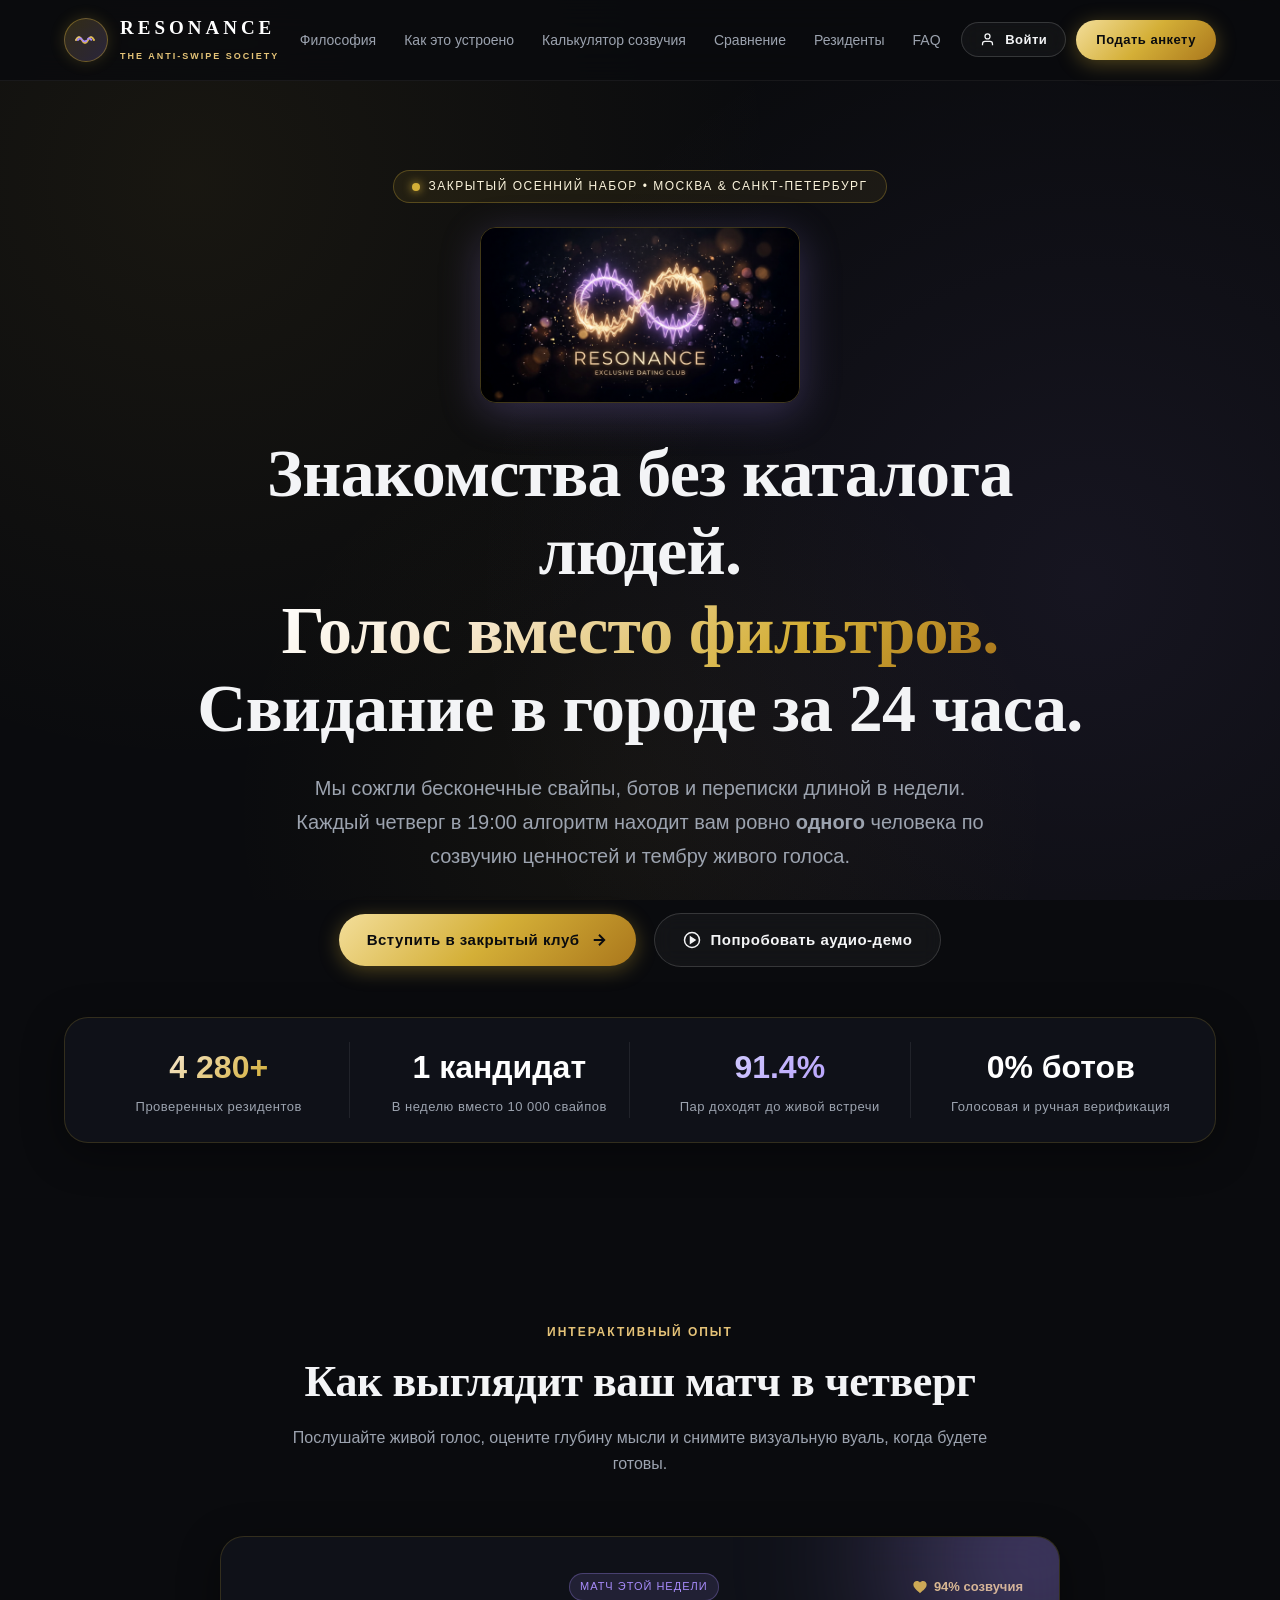
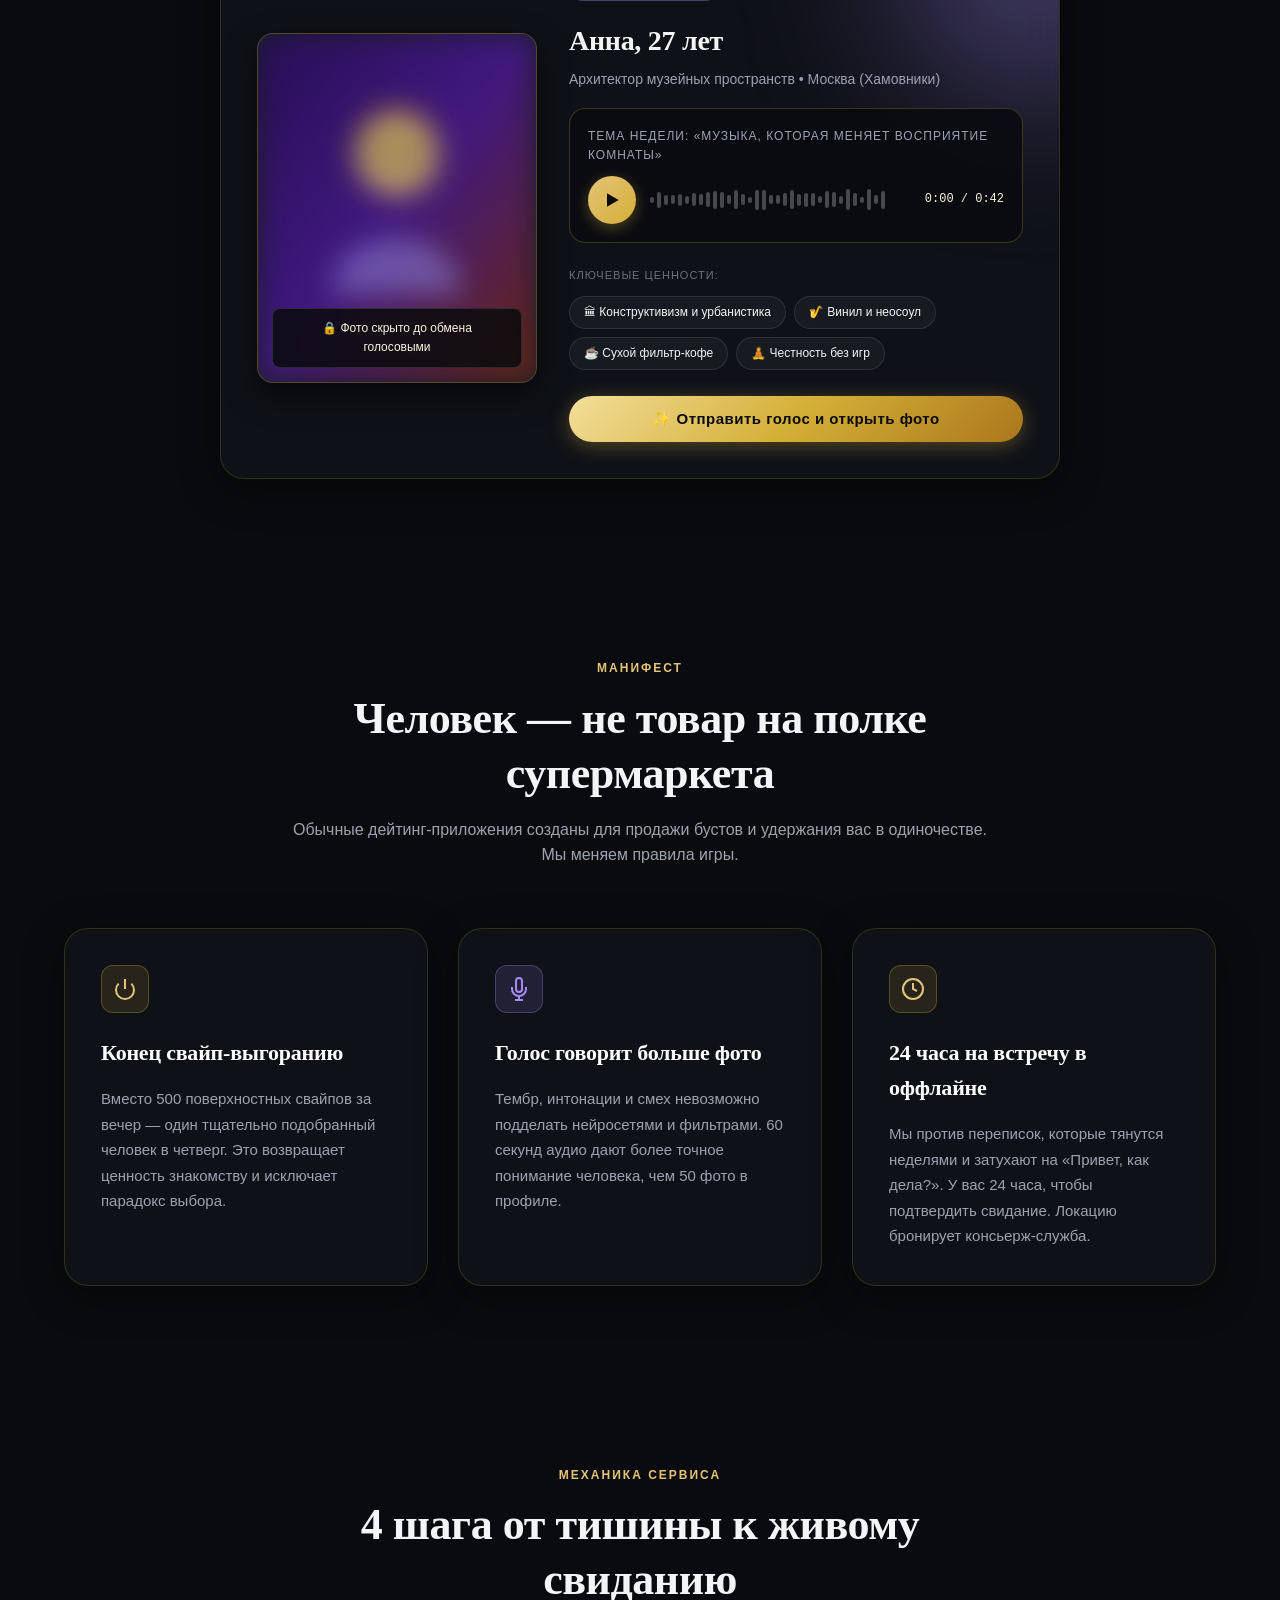
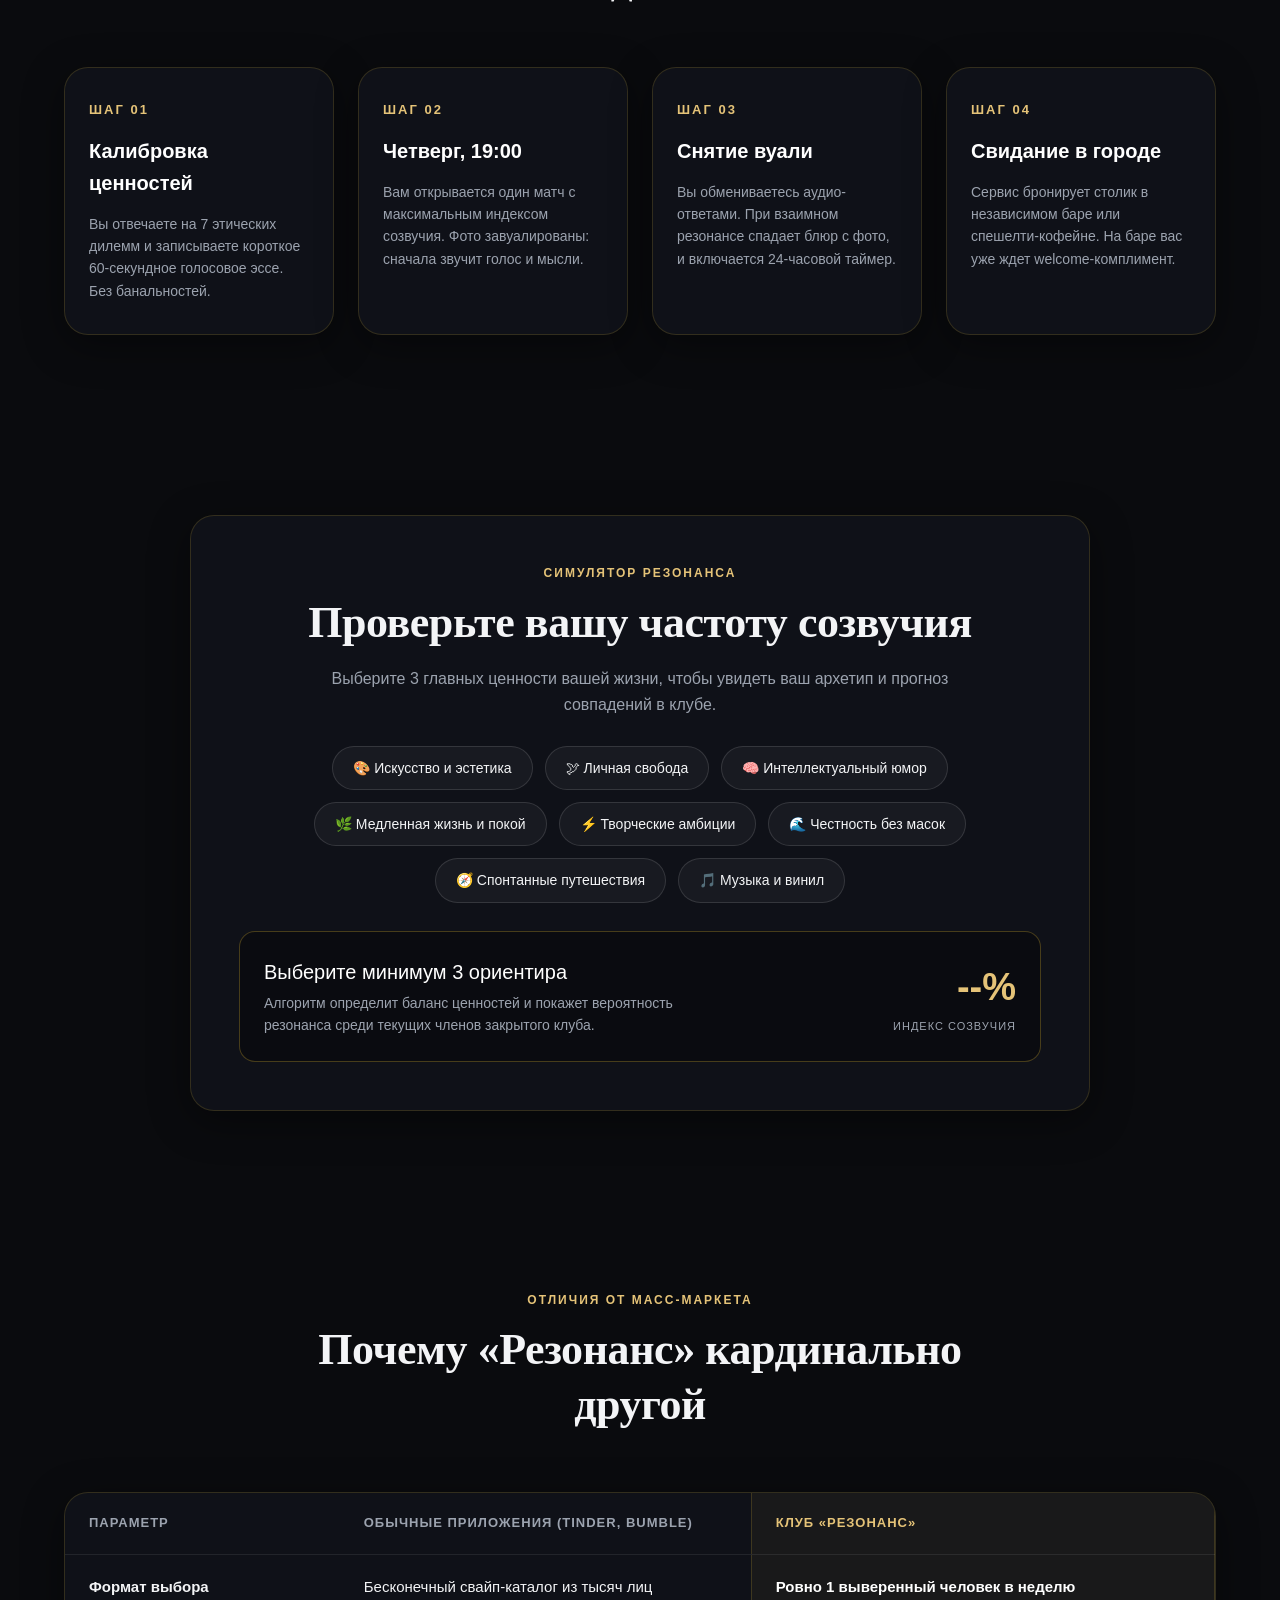
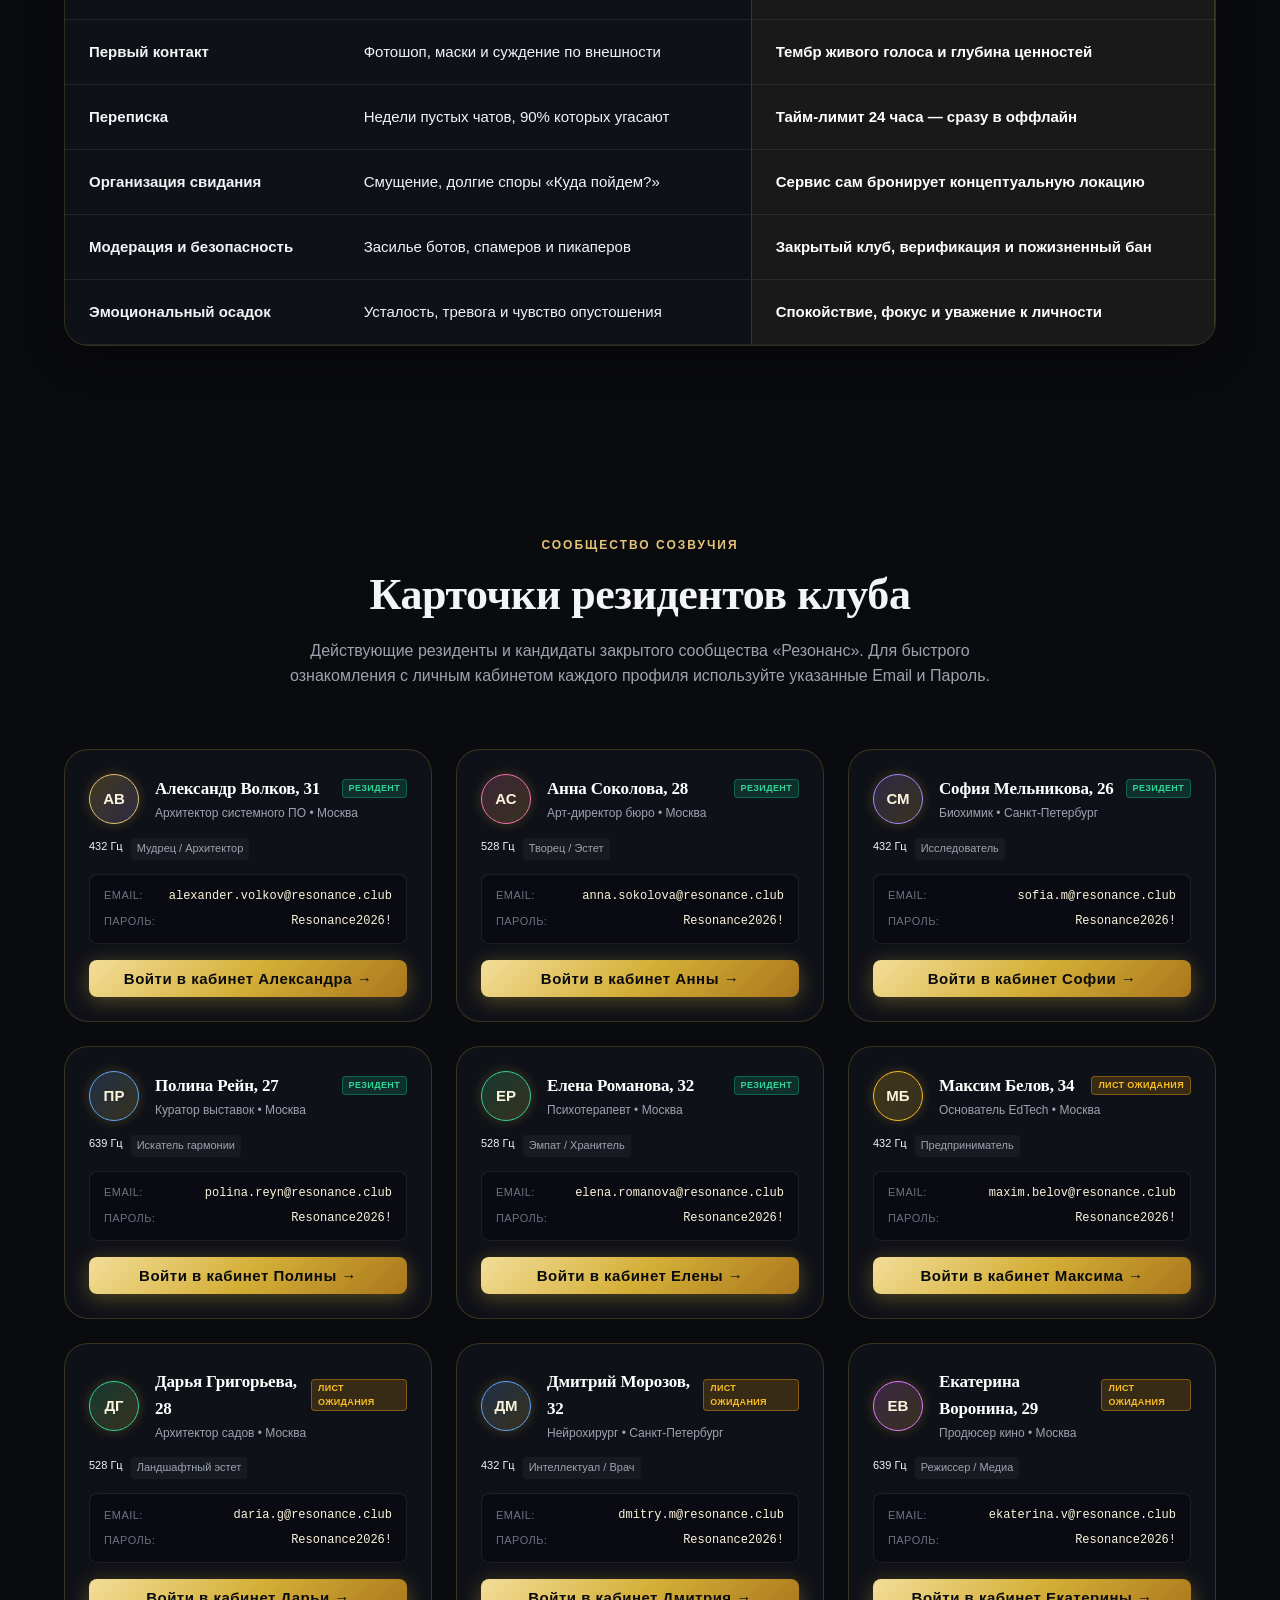
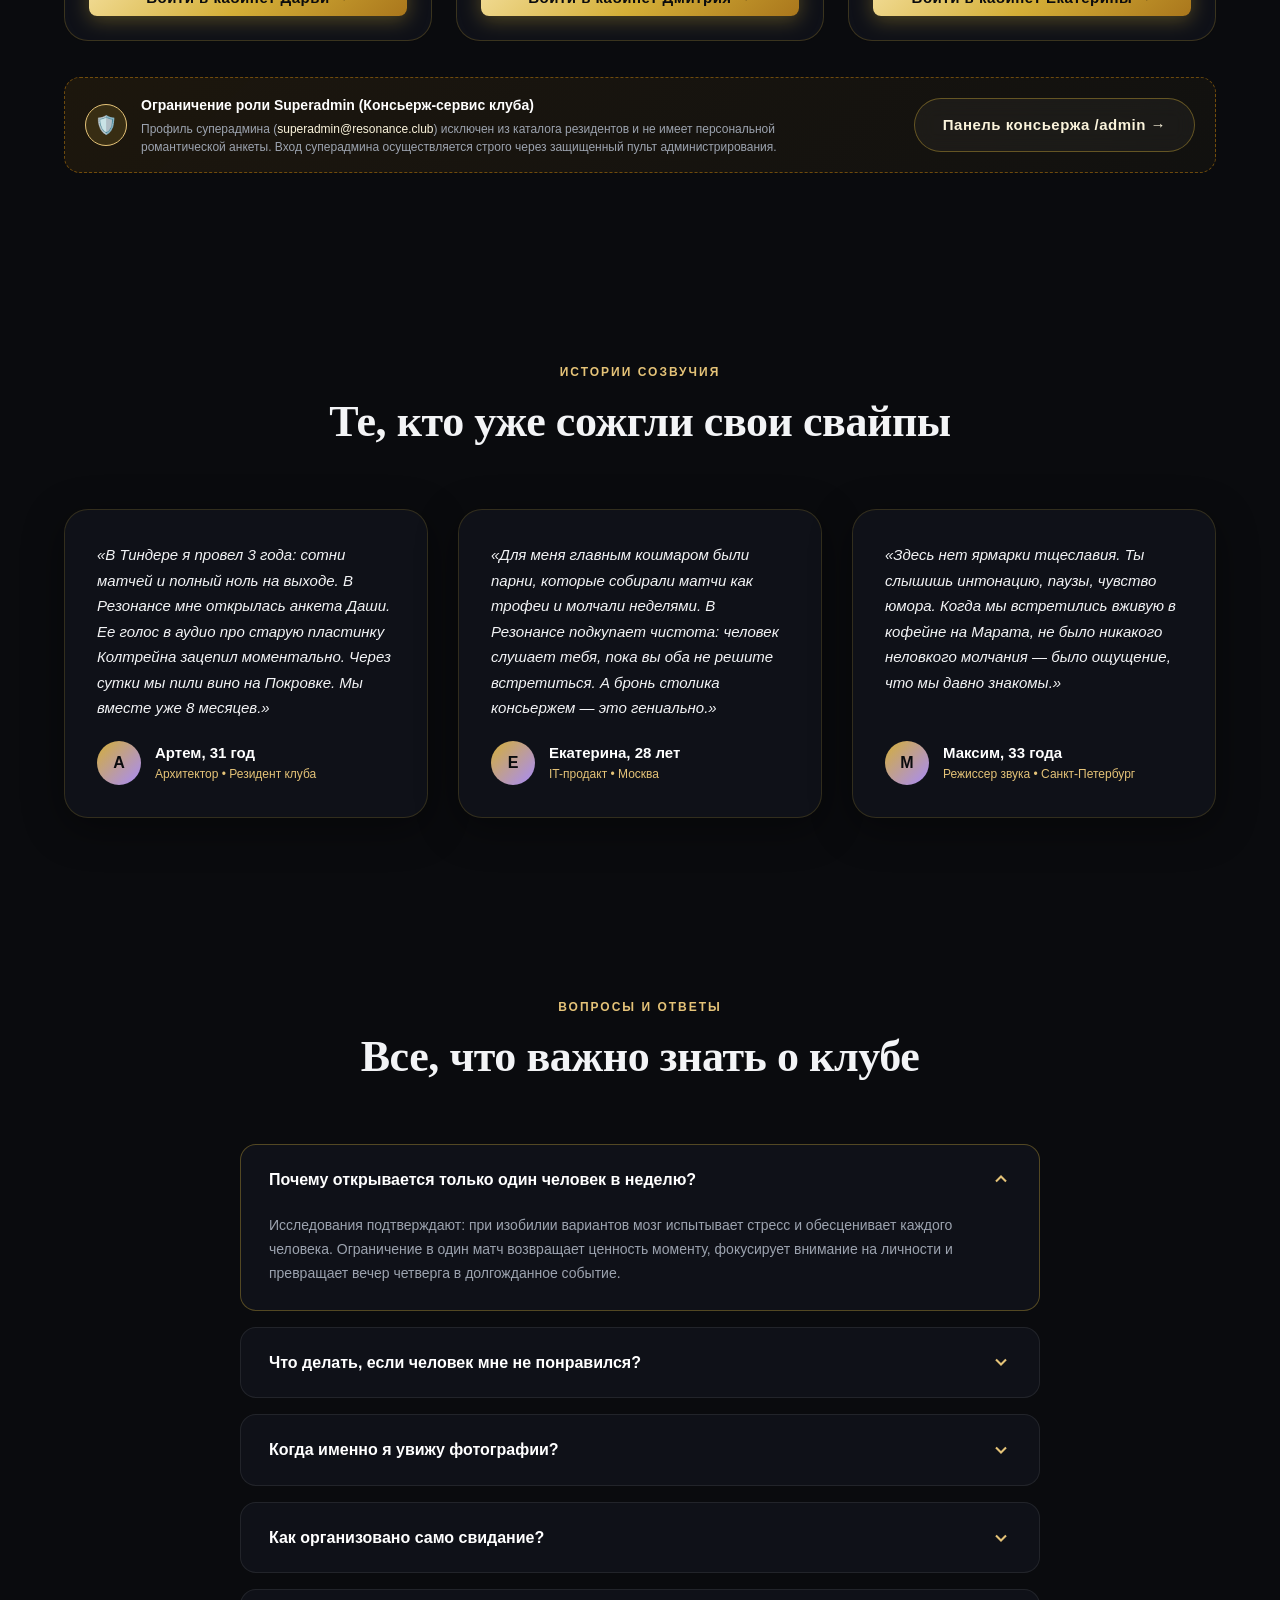
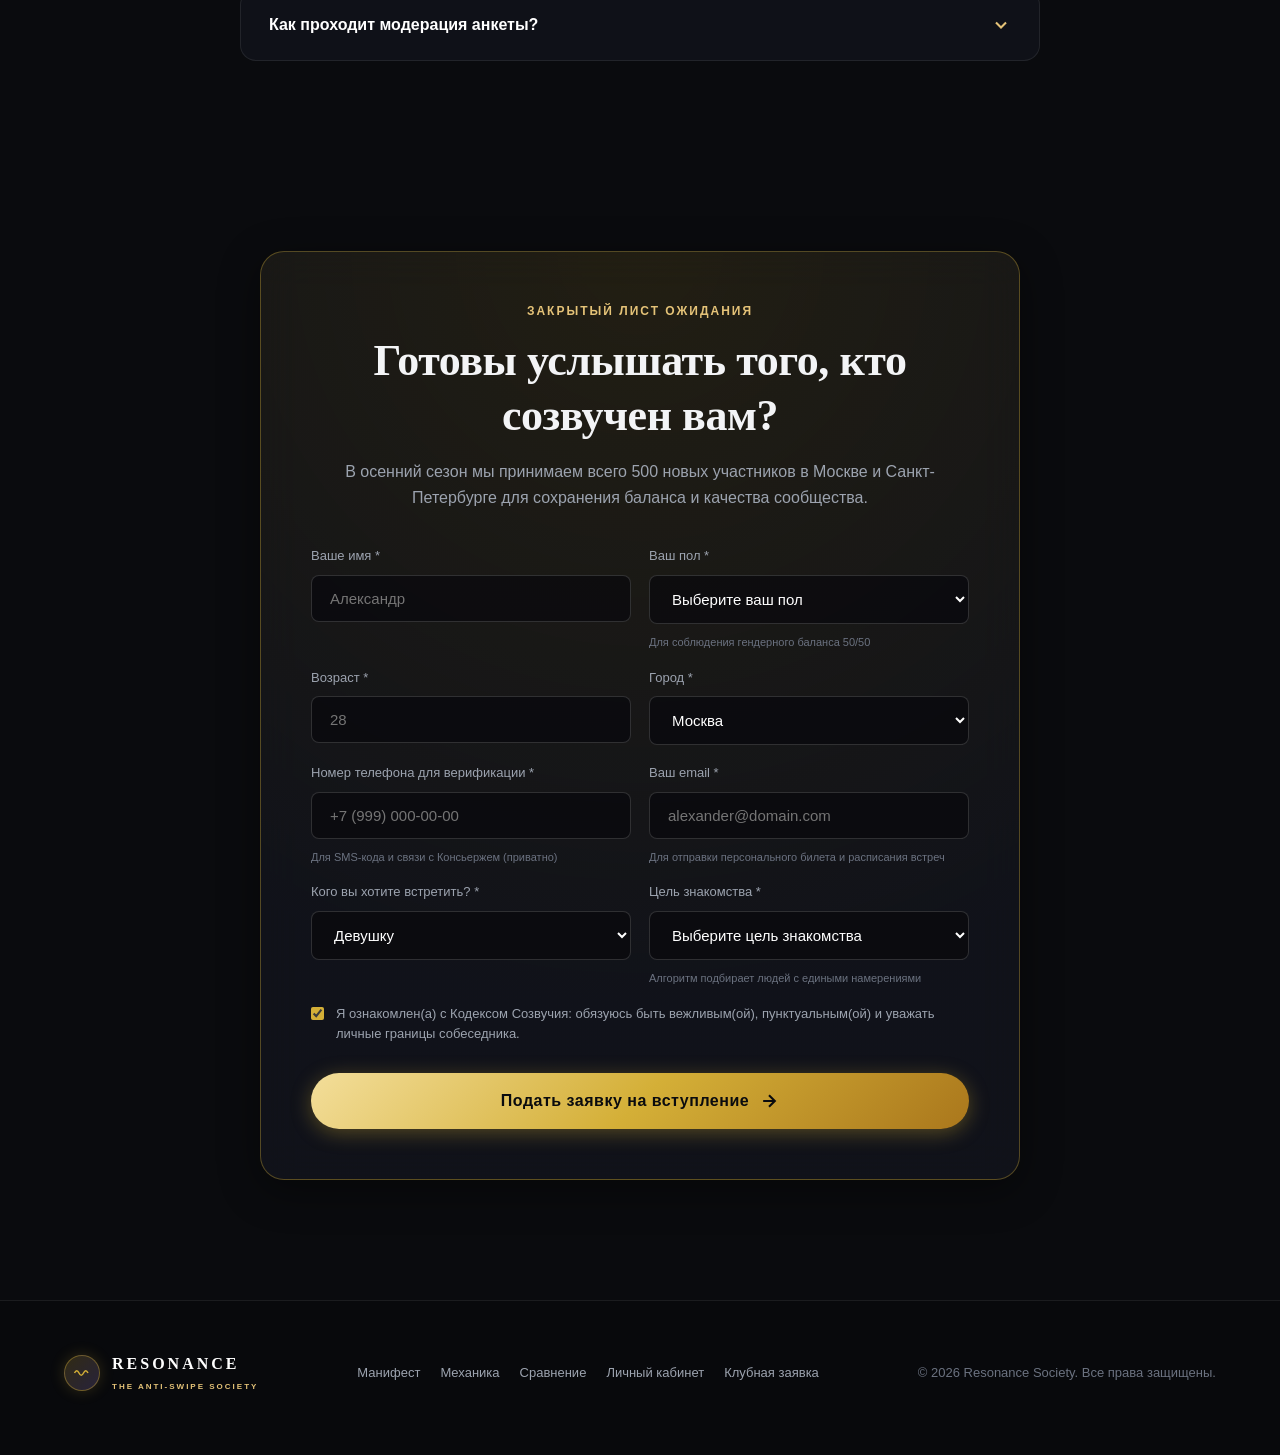
==== commit 6c794282: "feat(auth): full 10-step authentication interaction between frontend backend and database" ====
--- a/index.html
+++ b/index.html
@@ -3028,11 +3028,50 @@
         alertBox.innerHTML = '';
       }
 
-      if (!email || !password) {
+      // Step 4: Frontend checks correctness of input fields
+      if (!email && !password) {
         if (alertBox) {
           alertBox.className = 'login-alert error';
-          alertBox.textContent = 'Пожалуйста, укажите email и пароль.';
+          alertBox.textContent = 'Пожалуйста, введите адрес электронной почты и пароль.';
         }
+        document.getElementById('loginEmail')?.focus();
+        return;
+      }
+
+      if (!email) {
+        if (alertBox) {
+          alertBox.className = 'login-alert error';
+          alertBox.textContent = 'Пожалуйста, укажите email резидента.';
+        }
+        document.getElementById('loginEmail')?.focus();
+        return;
+      }
+
+      const emailRegex = /^[^\s@]+@[^\s@]+\.[^\s@]+$/;
+      if (!emailRegex.test(email)) {
+        if (alertBox) {
+          alertBox.className = 'login-alert error';
+          alertBox.textContent = 'Пожалуйста, укажите корректный адрес электронной почты (например, name@domain.ru).';
+        }
+        document.getElementById('loginEmail')?.focus();
+        return;
+      }
+
+      if (!password) {
+        if (alertBox) {
+          alertBox.className = 'login-alert error';
+          alertBox.textContent = 'Пожалуйста, введите пароль.';
+        }
+        document.getElementById('loginPassword')?.focus();
+        return;
+      }
+
+      if (password.length < 6) {
+        if (alertBox) {
+          alertBox.className = 'login-alert error';
+          alertBox.textContent = 'Пароль должен содержать не менее 6 символов.';
+        }
+        document.getElementById('loginPassword')?.focus();
         return;
       }
 
@@ -3057,11 +3096,11 @@
 
       if (submitBtn) {
         submitBtn.disabled = true;
-        submitBtn.innerHTML = '<span>Проверка созвучия...</span>';
+        submitBtn.innerHTML = '<span>Проверка созвучия в базе данных...</span>';
       }
 
       try {
-        // 1. Try real backend API
+        // Step 5: Frontend sends HTTP request to Backend
         const response = await fetch('/api/auth/login', {
           method: 'POST',
           headers: { 'Content-Type': 'application/json' },
@@ -3070,8 +3109,9 @@
 
         const data = await response.json();
 
+        // Step 8-9: If credentials are valid, server creates session / issues token
         if (data.success && data.user) {
-          onLoginSuccess(data.user);
+          onLoginSuccess(data.user, data.access_token);
           return;
         } else if (data.error === 'superadmin_restricted') {
           if (alertBox) {
@@ -3089,6 +3129,7 @@
             `;
           }
         } else {
+          // Step 10: If data is incorrect, display error message
           if (alertBox) {
             alertBox.className = 'login-alert error';
             alertBox.textContent = data.message || 'Неверный адрес электронной почты или пароль.';
@@ -3113,7 +3154,7 @@
               archetype: "Мудрец • Архитектор"
             }
           };
-          onLoginSuccess(fallbackUser);
+          onLoginSuccess(fallbackUser, "demo_offline_token_resident_432hz");
           return;
         } else {
           if (alertBox) {
@@ -3129,8 +3170,9 @@
       }
     }
 
-    function onLoginSuccess(user) {
+    function onLoginSuccess(user, token) {
       try {
+        if (token) localStorage.setItem('resonance_token', token);
         localStorage.setItem('resonance_auth_user', JSON.stringify(user));
       } catch(e) {}
 
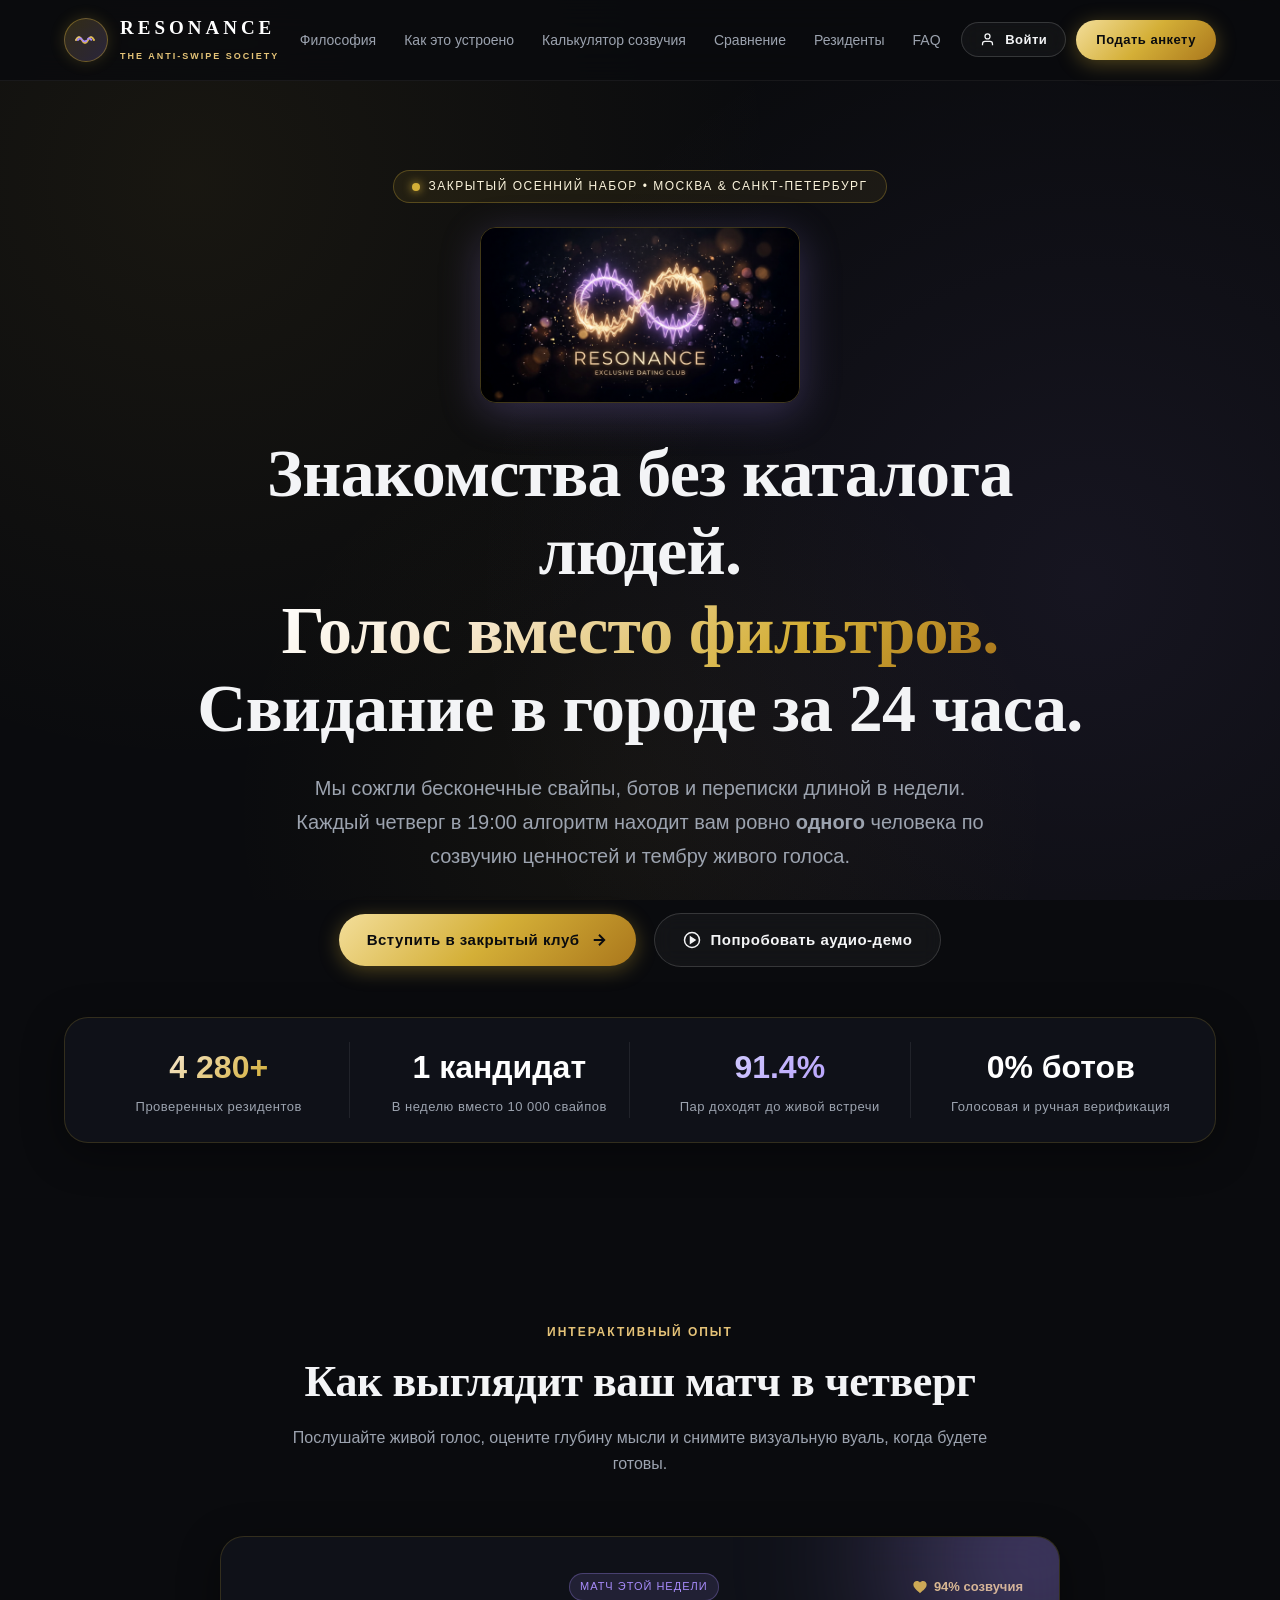
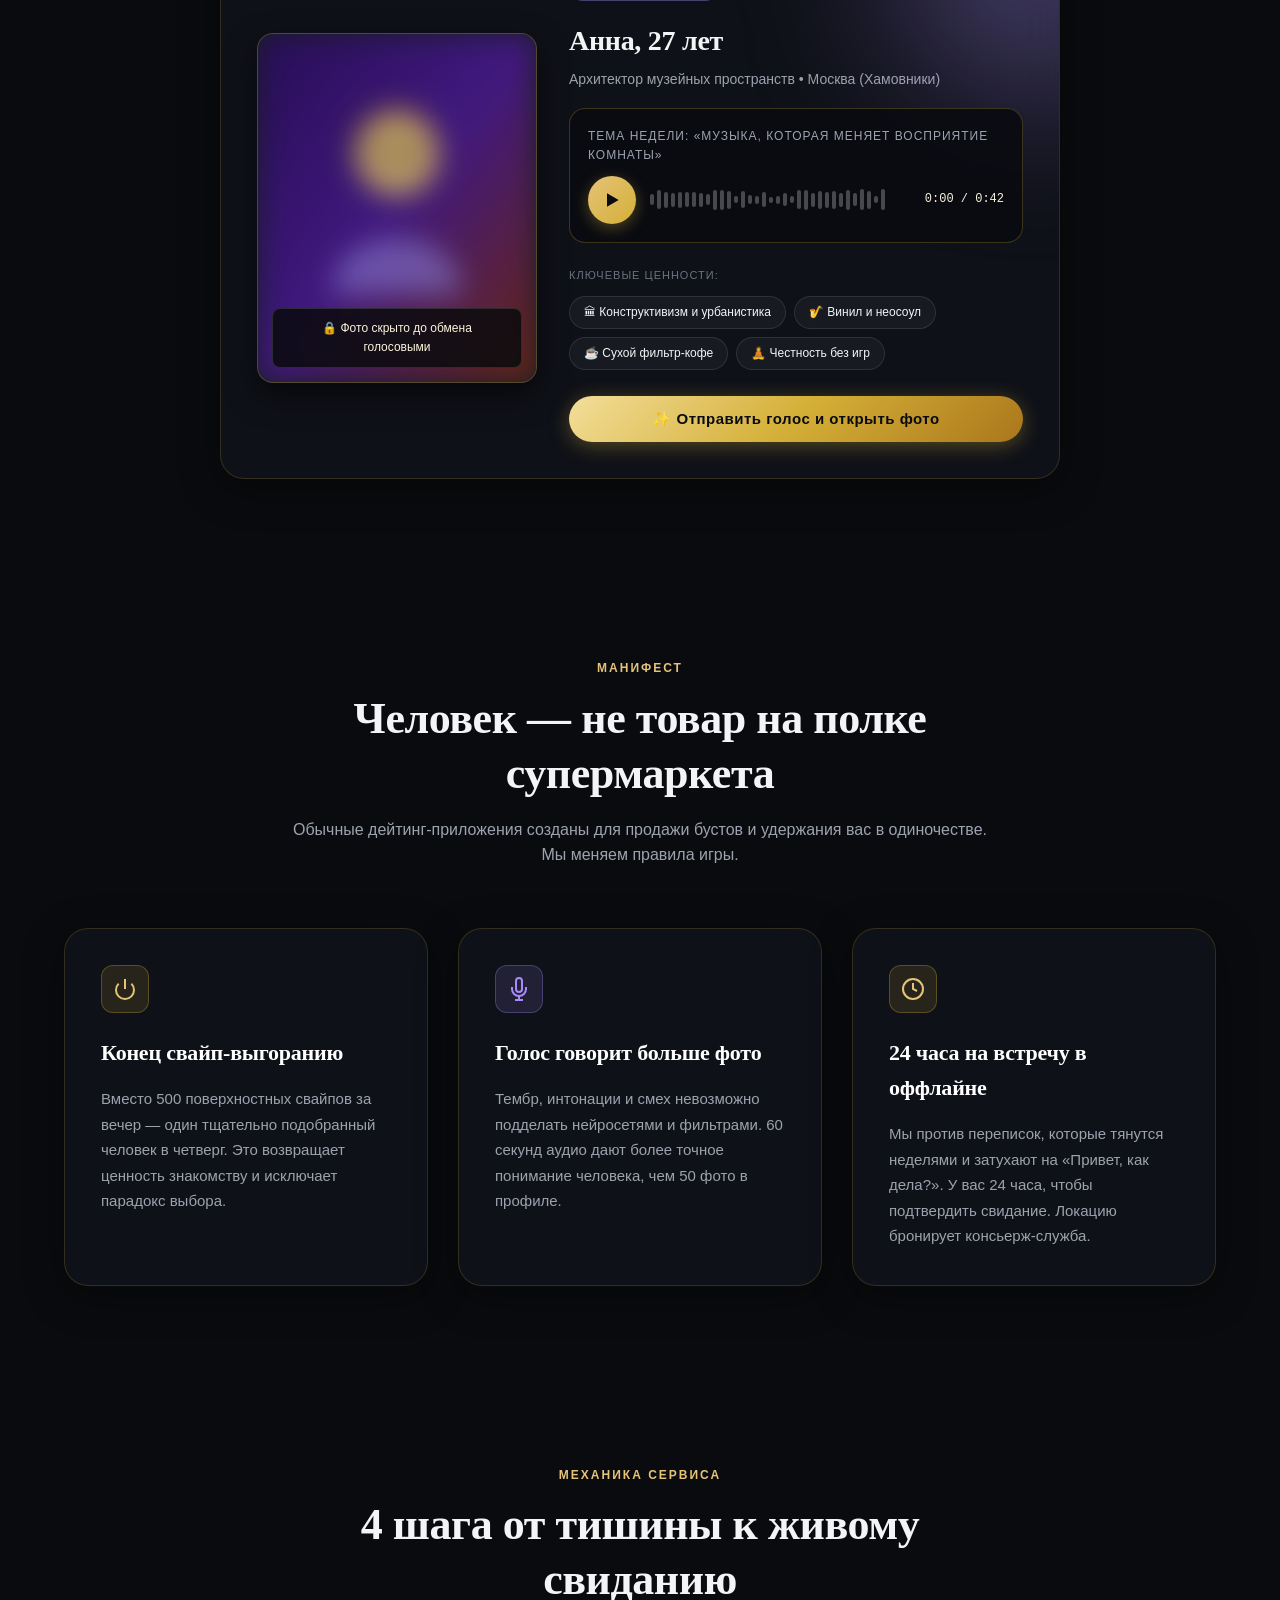
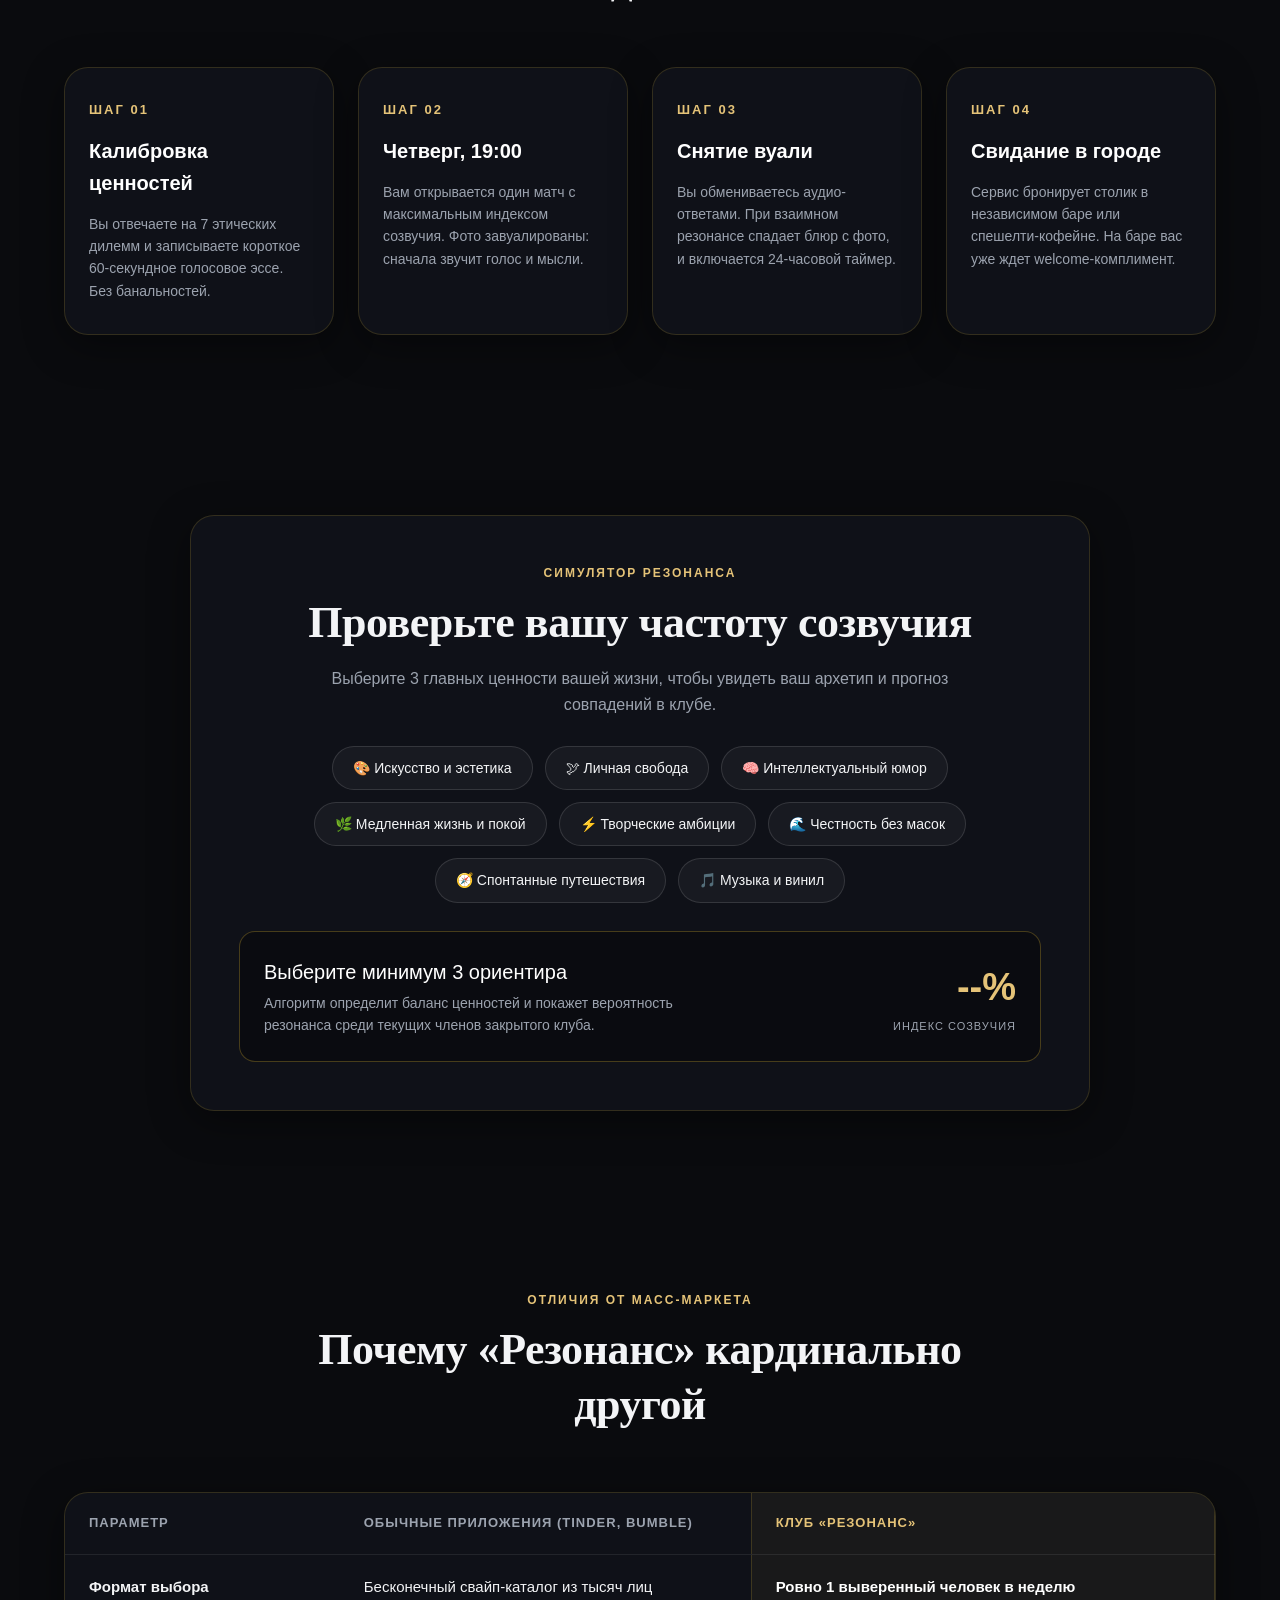
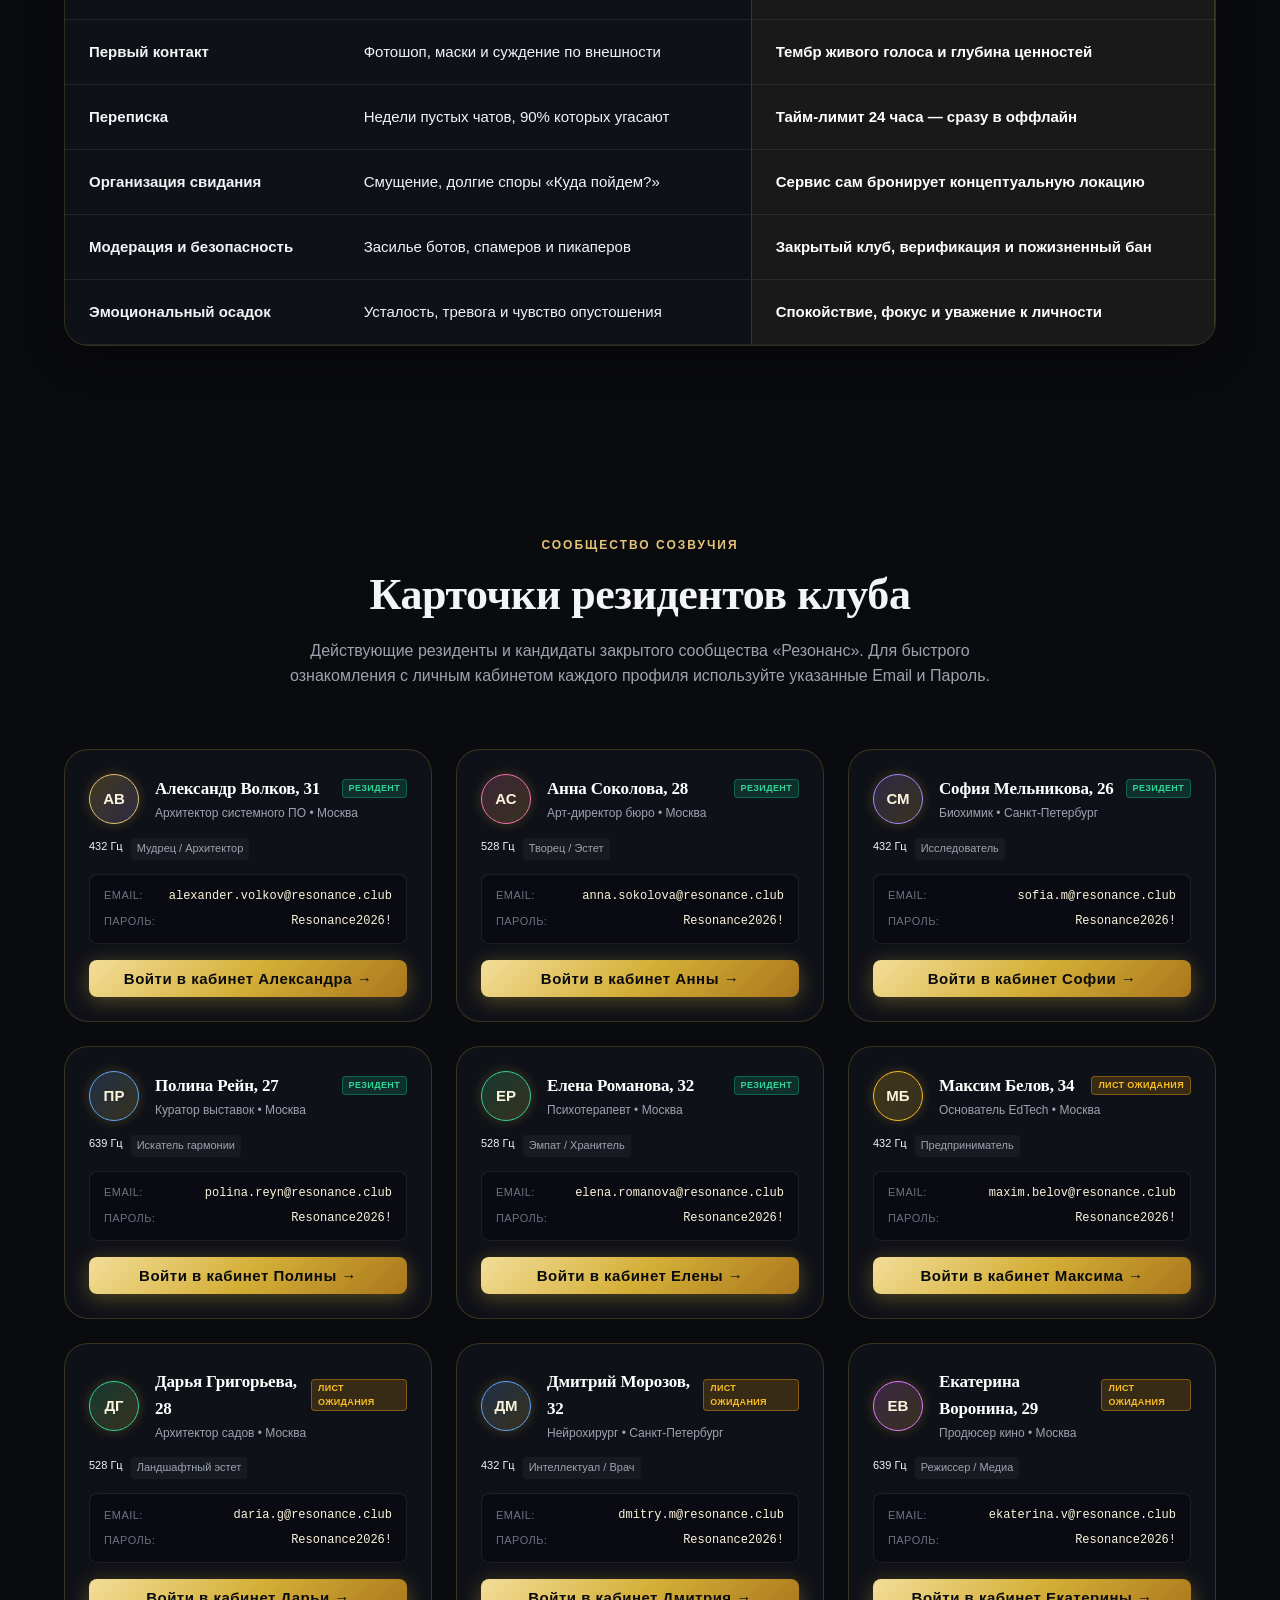
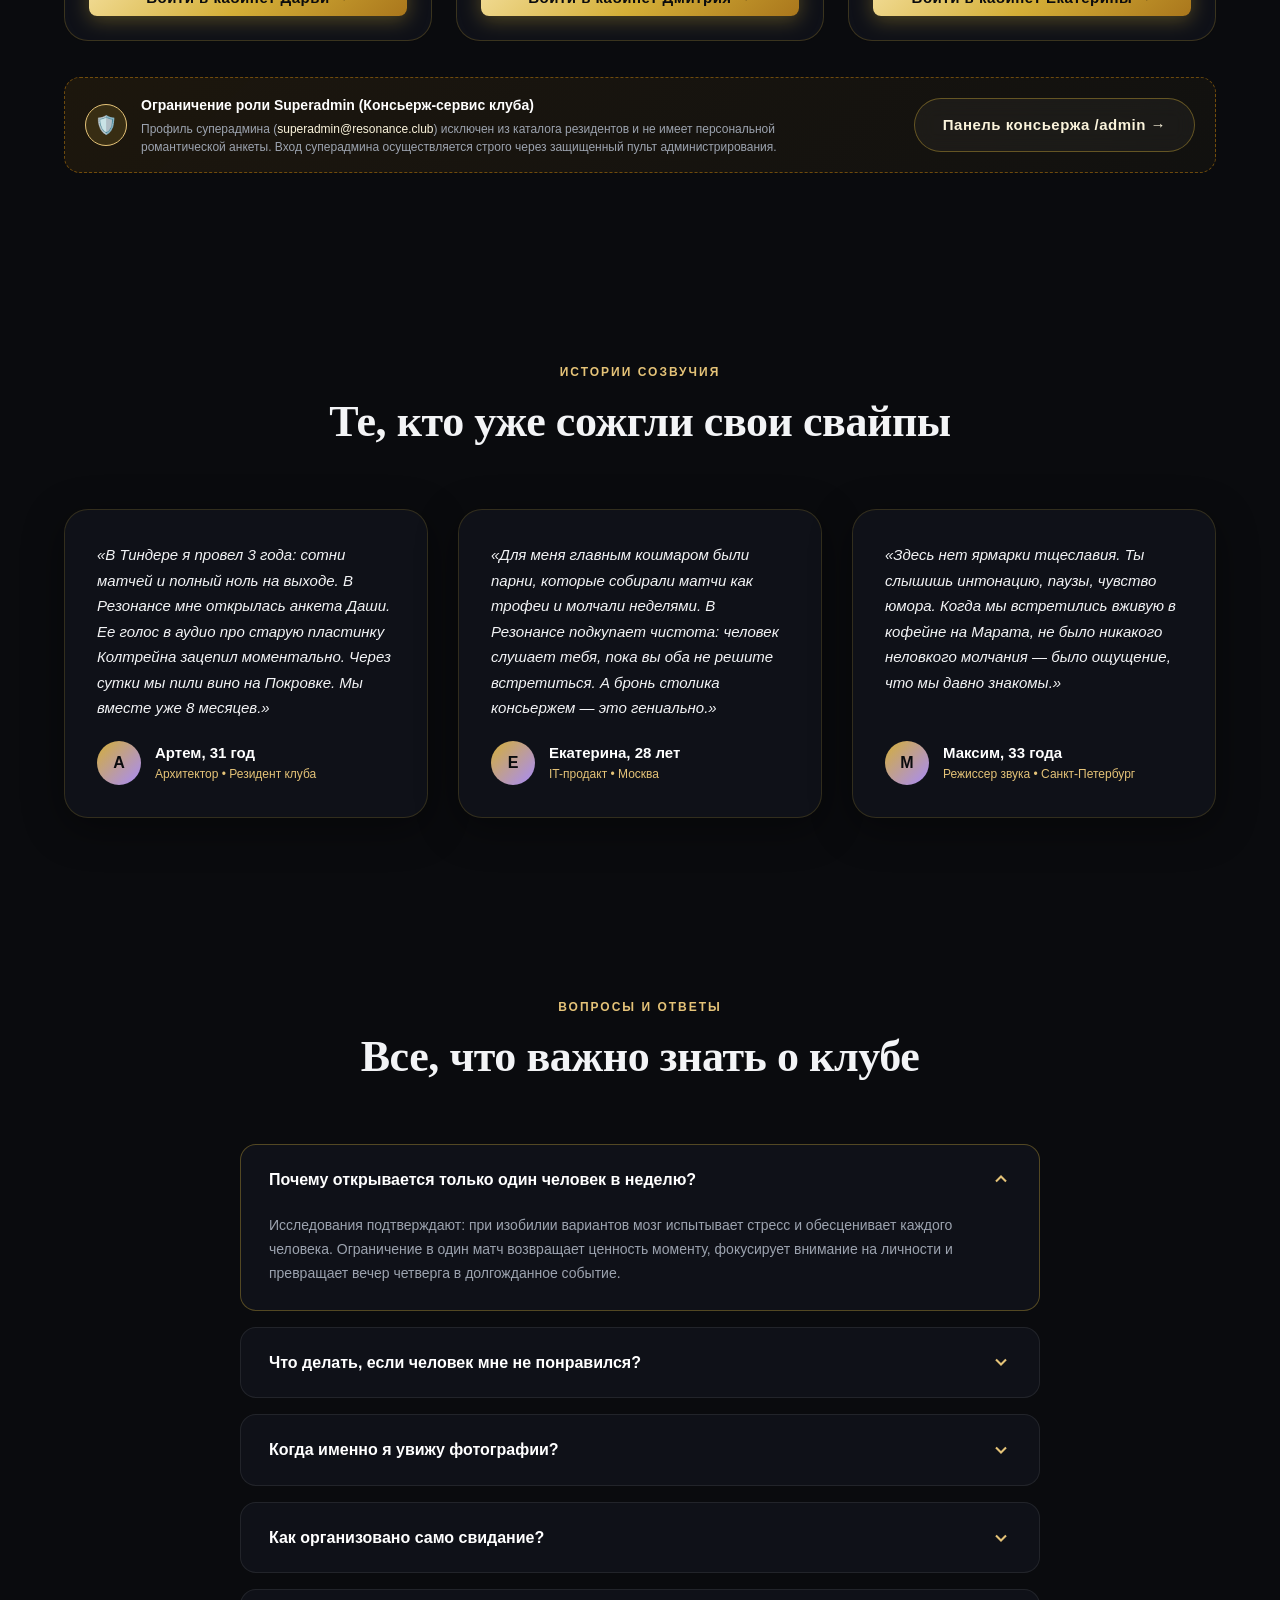
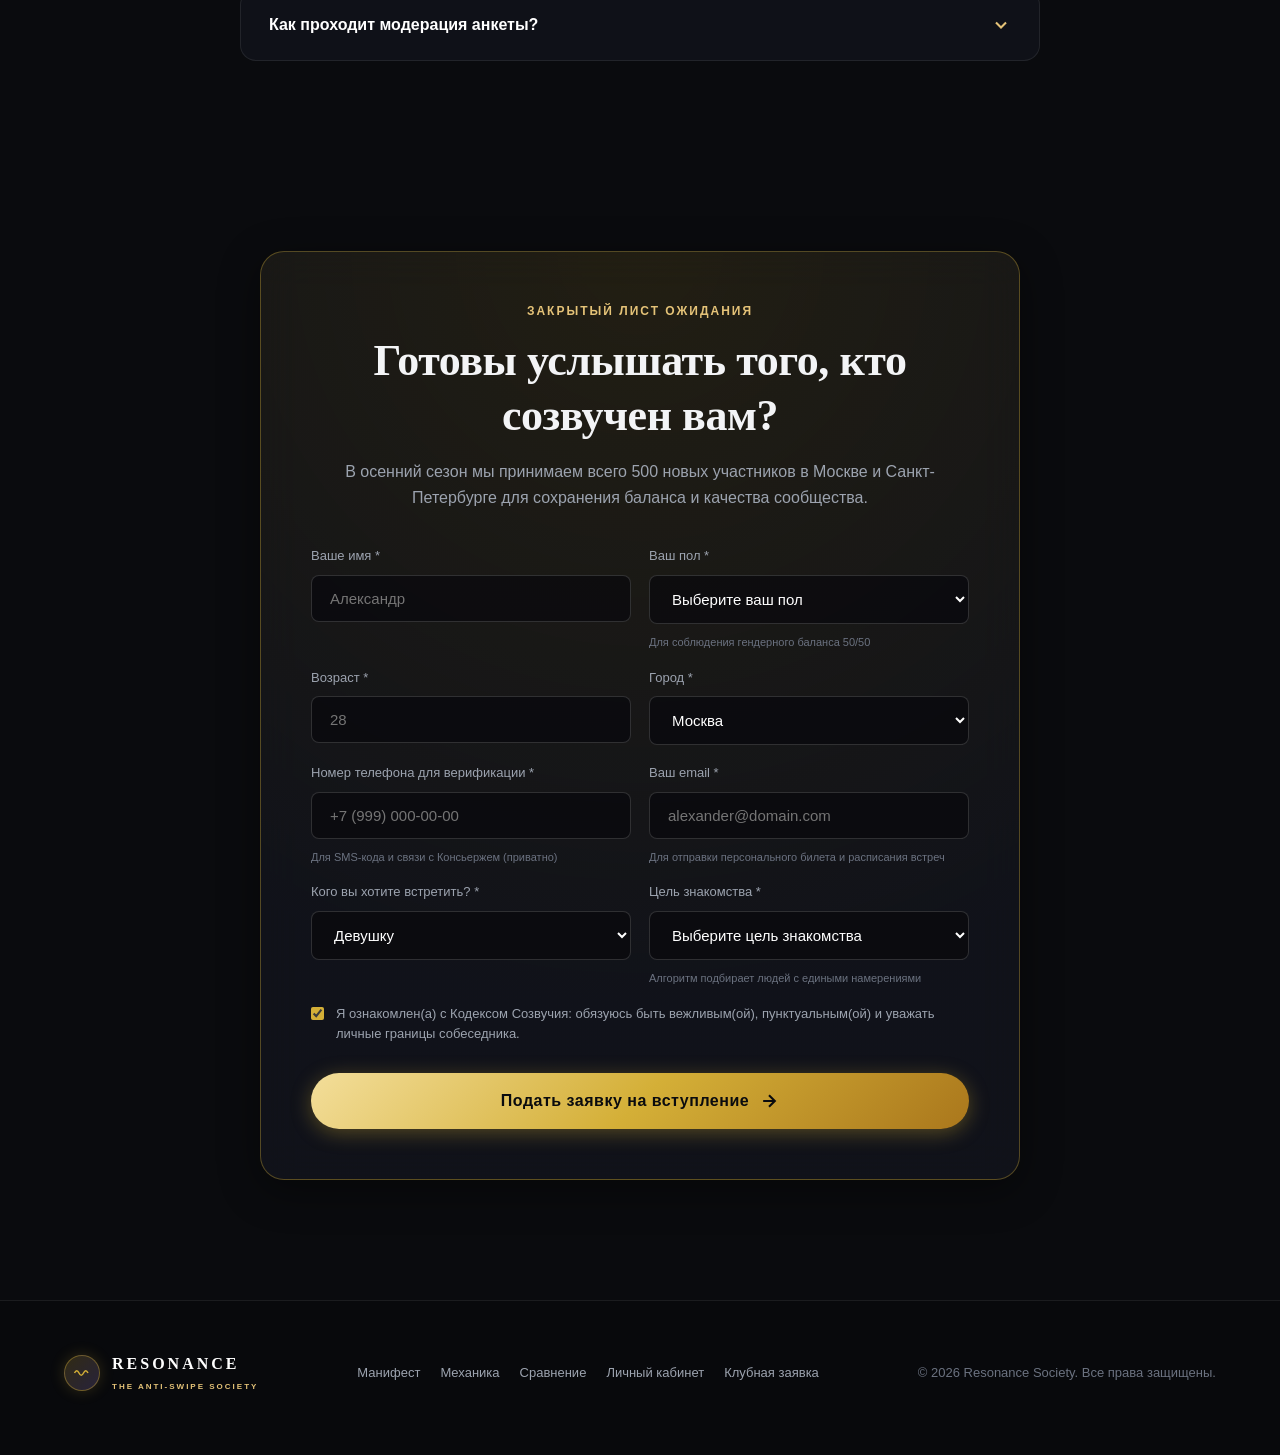
==== commit b71a9bd6: "feat(auth): dynamic resident profile routing by authenticated email" ====
--- a/index.html
+++ b/index.html
@@ -3178,13 +3178,14 @@
 
       const submitBtn = document.getElementById('loginSubmitBtn');
       if (submitBtn) {
-        submitBtn.innerHTML = '<span>✓ Успешный вход! Переход...</span>';
+        submitBtn.innerHTML = `<span>✓ Вход выполнен: ${user.full_name || 'Резидент'}!</span>`;
         submitBtn.style.background = '#10B981';
         submitBtn.style.color = '#FFFFFF';
       }
 
       setTimeout(() => {
-        window.location.href = 'profile.html';
+        // Redirect directly to the page of the resident whose email was used
+        window.location.href = 'profile.html?user=' + encodeURIComponent(user.email);
       }, 400);
     }
   </script>
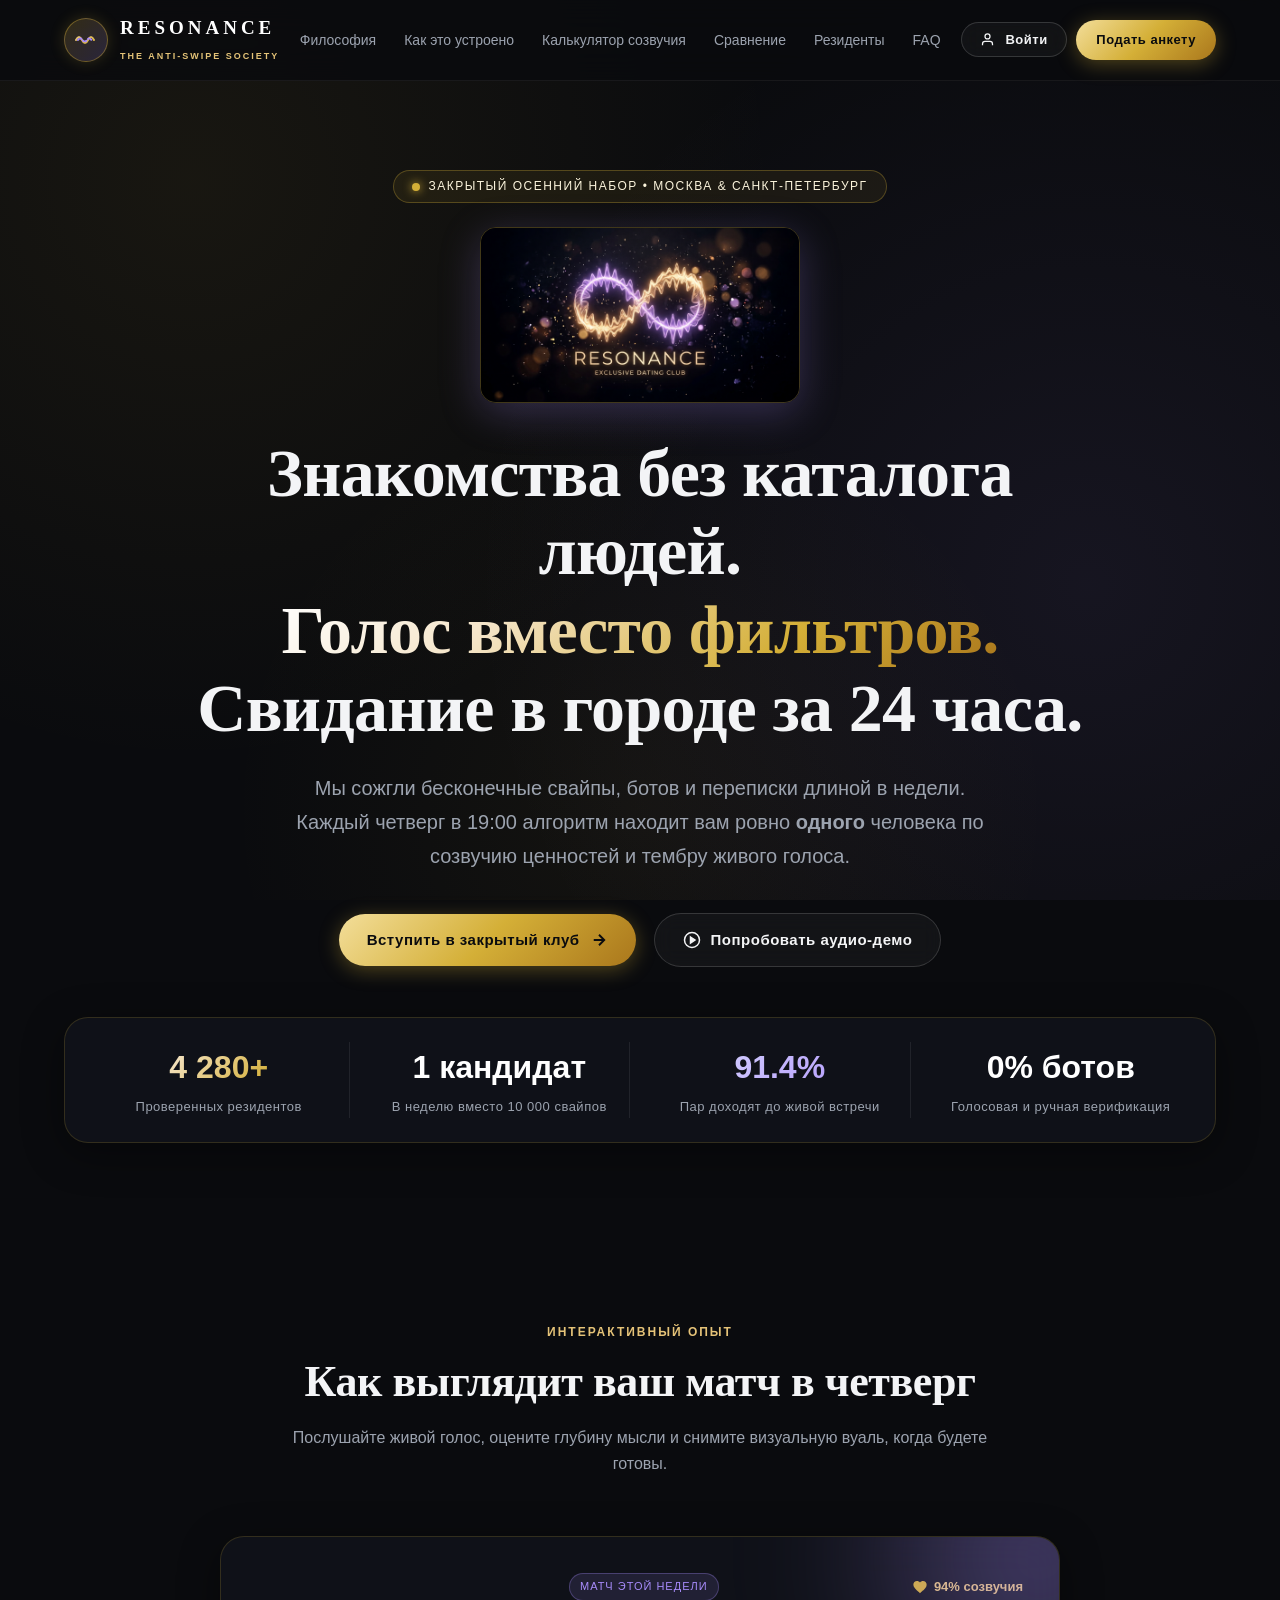
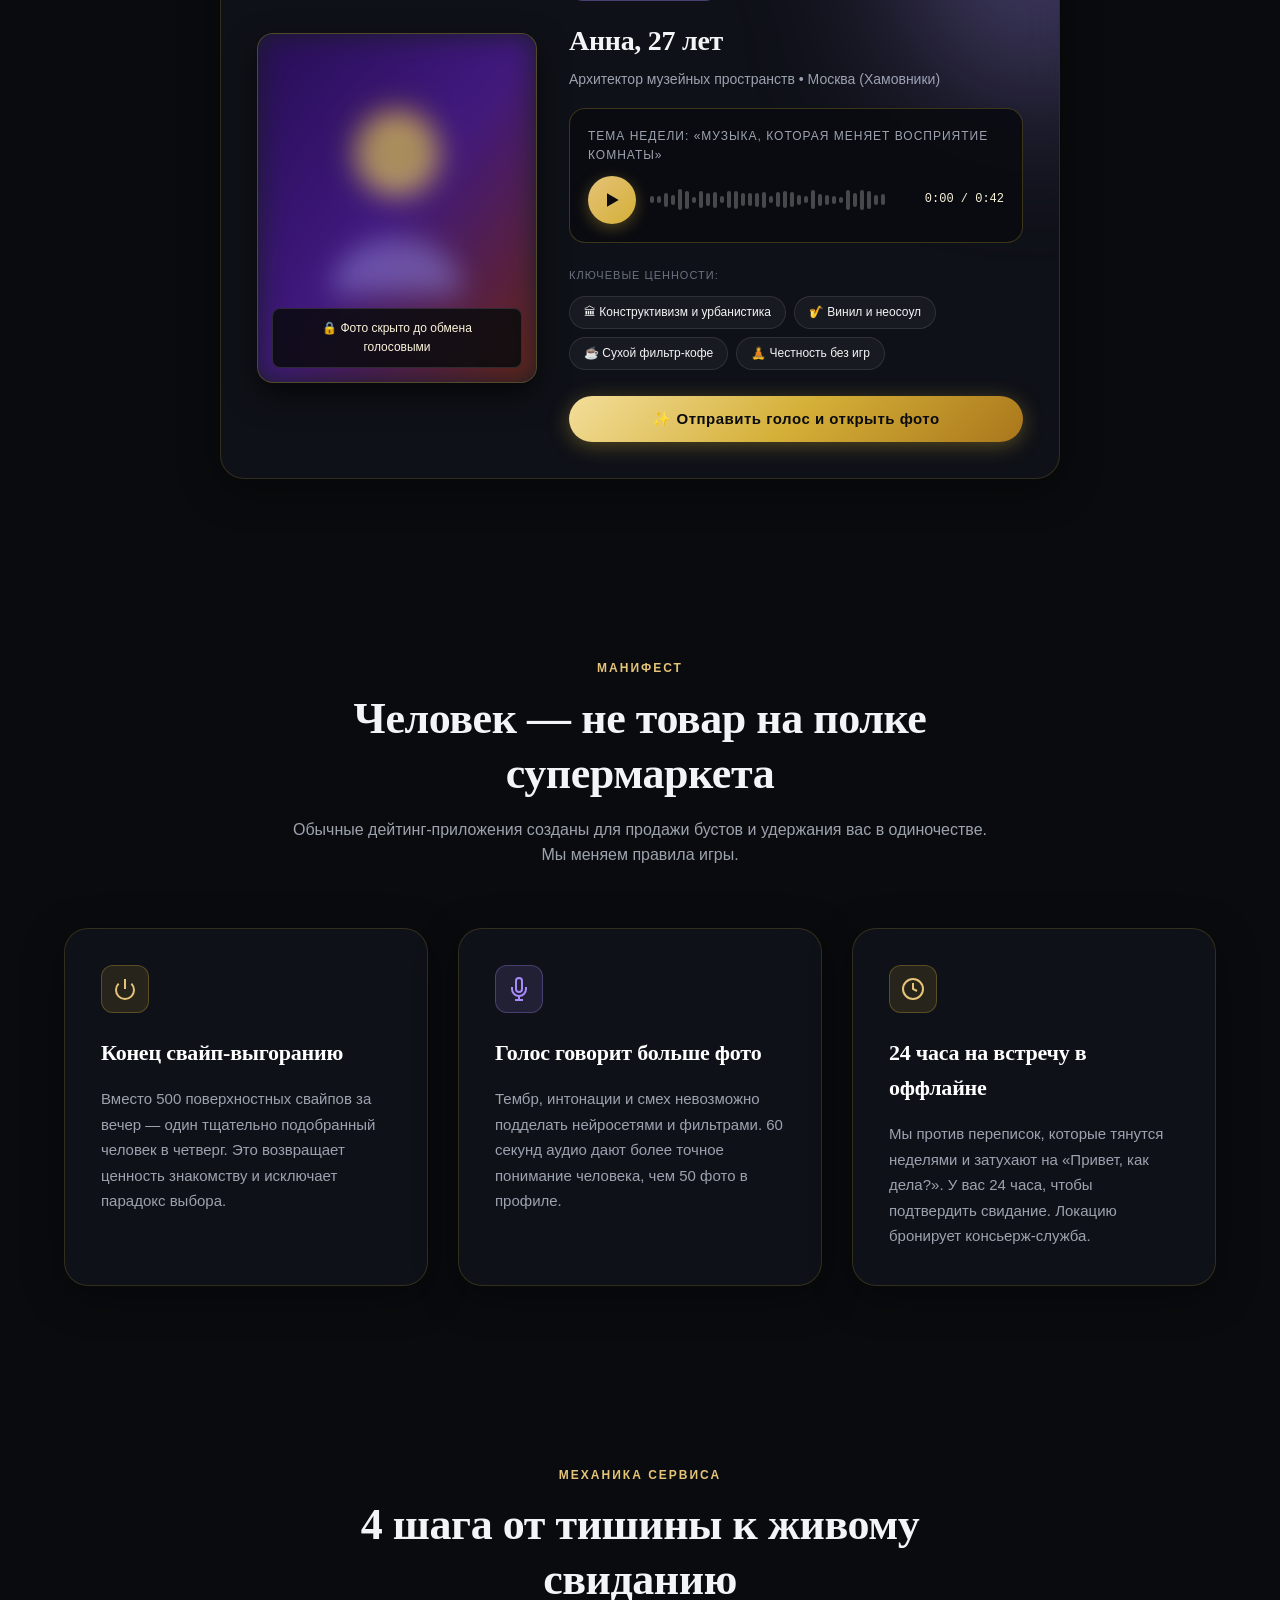
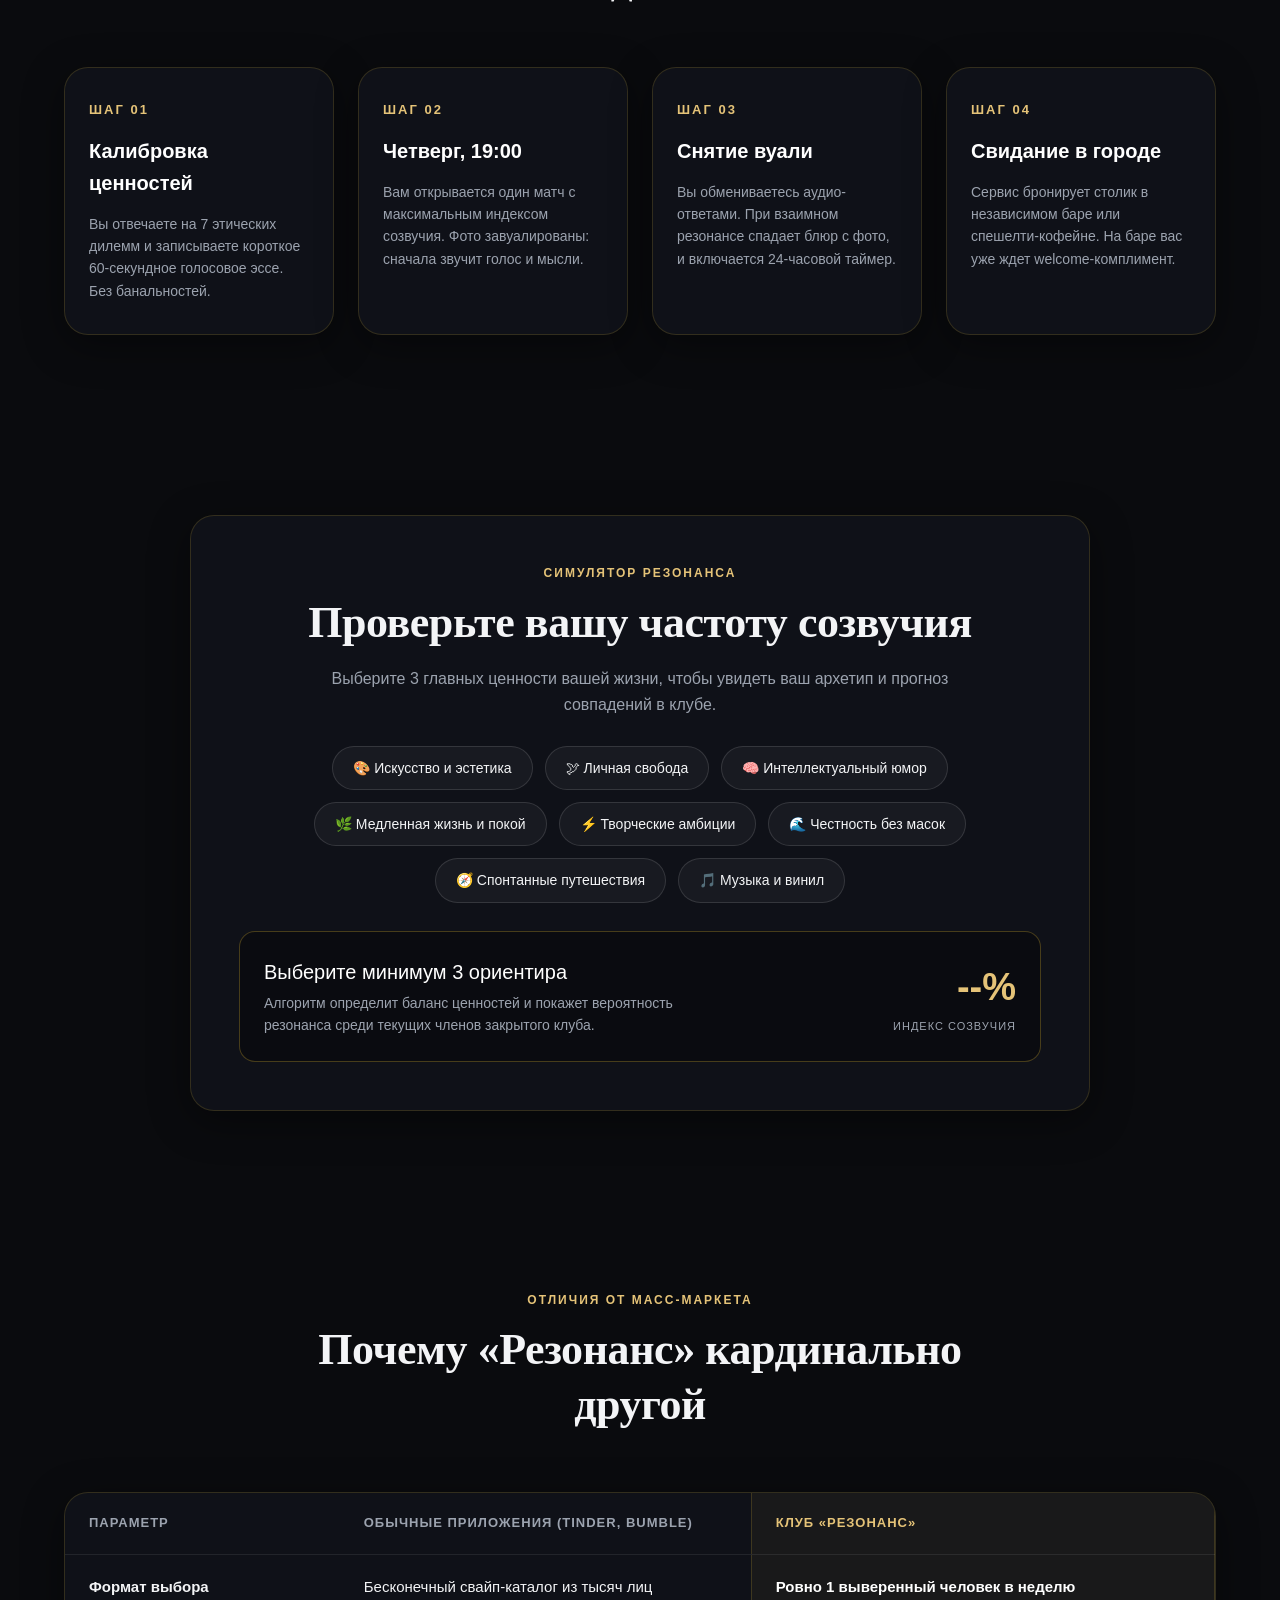
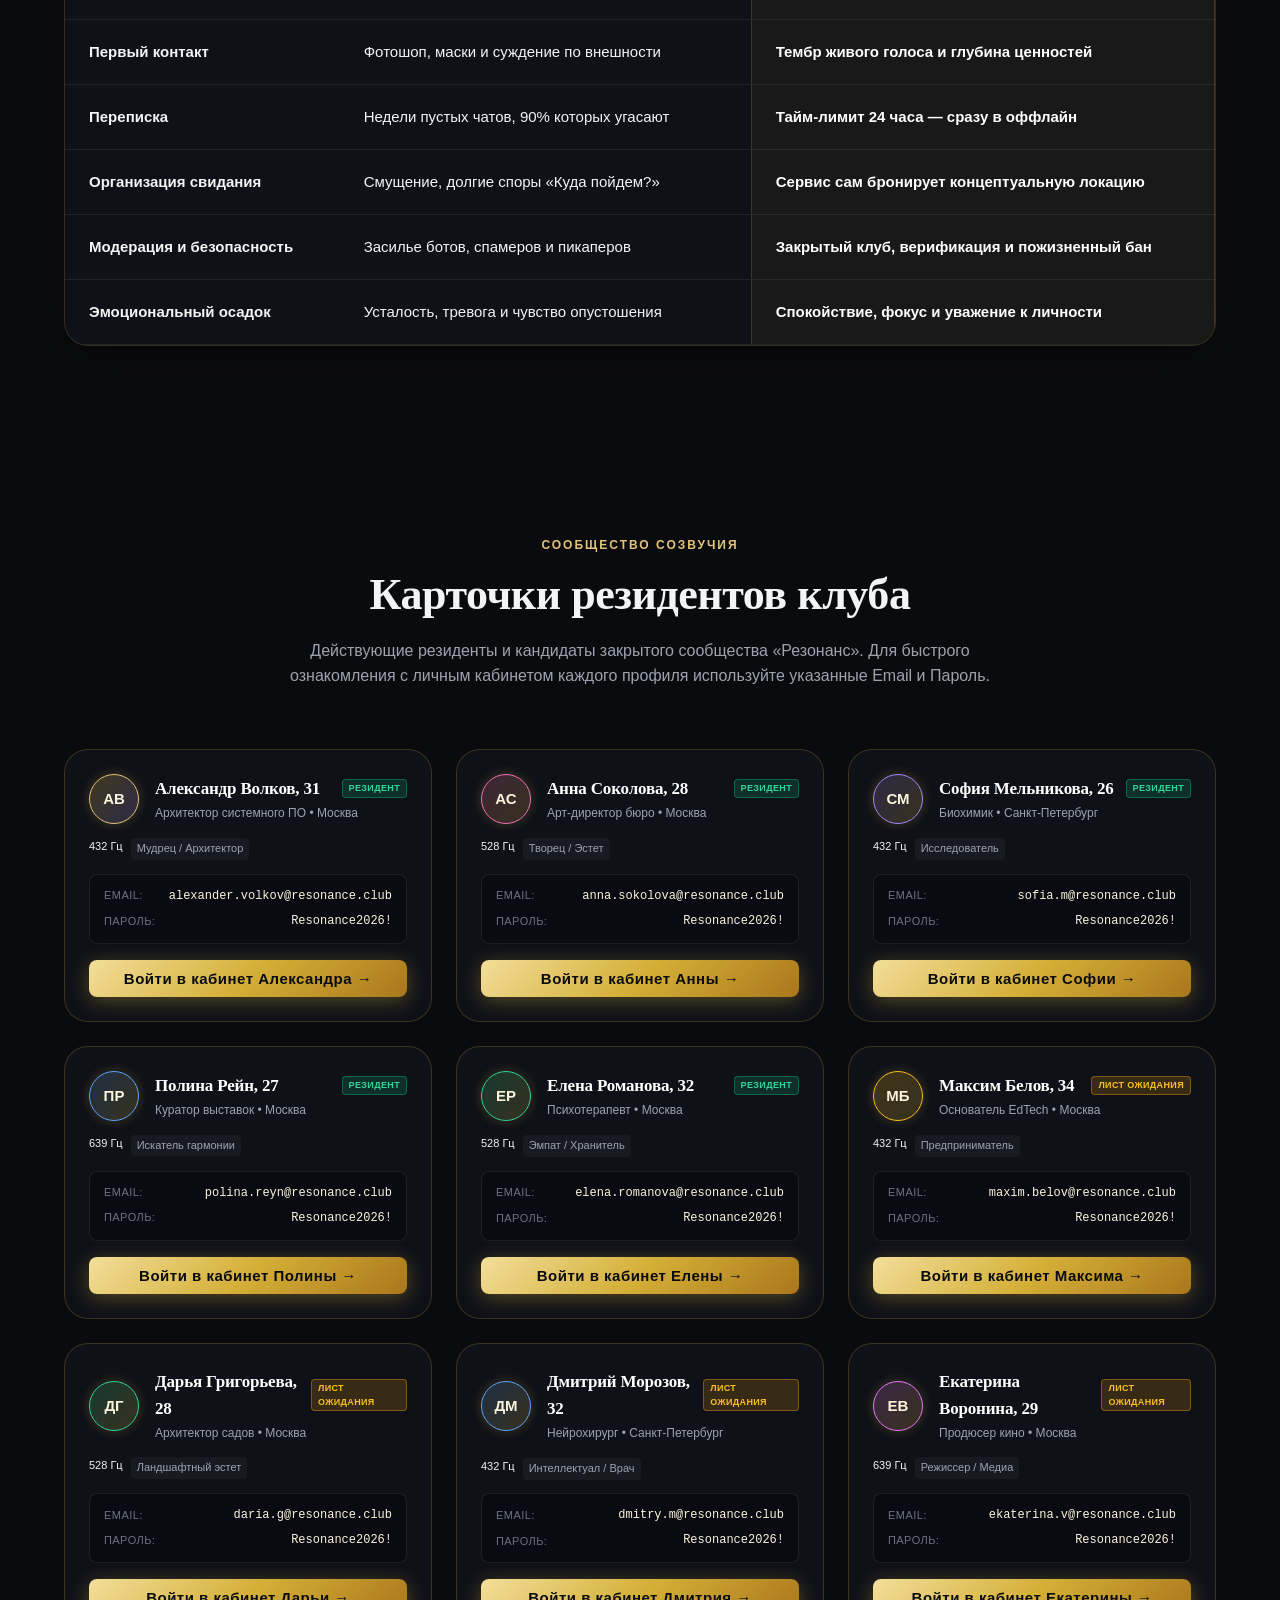
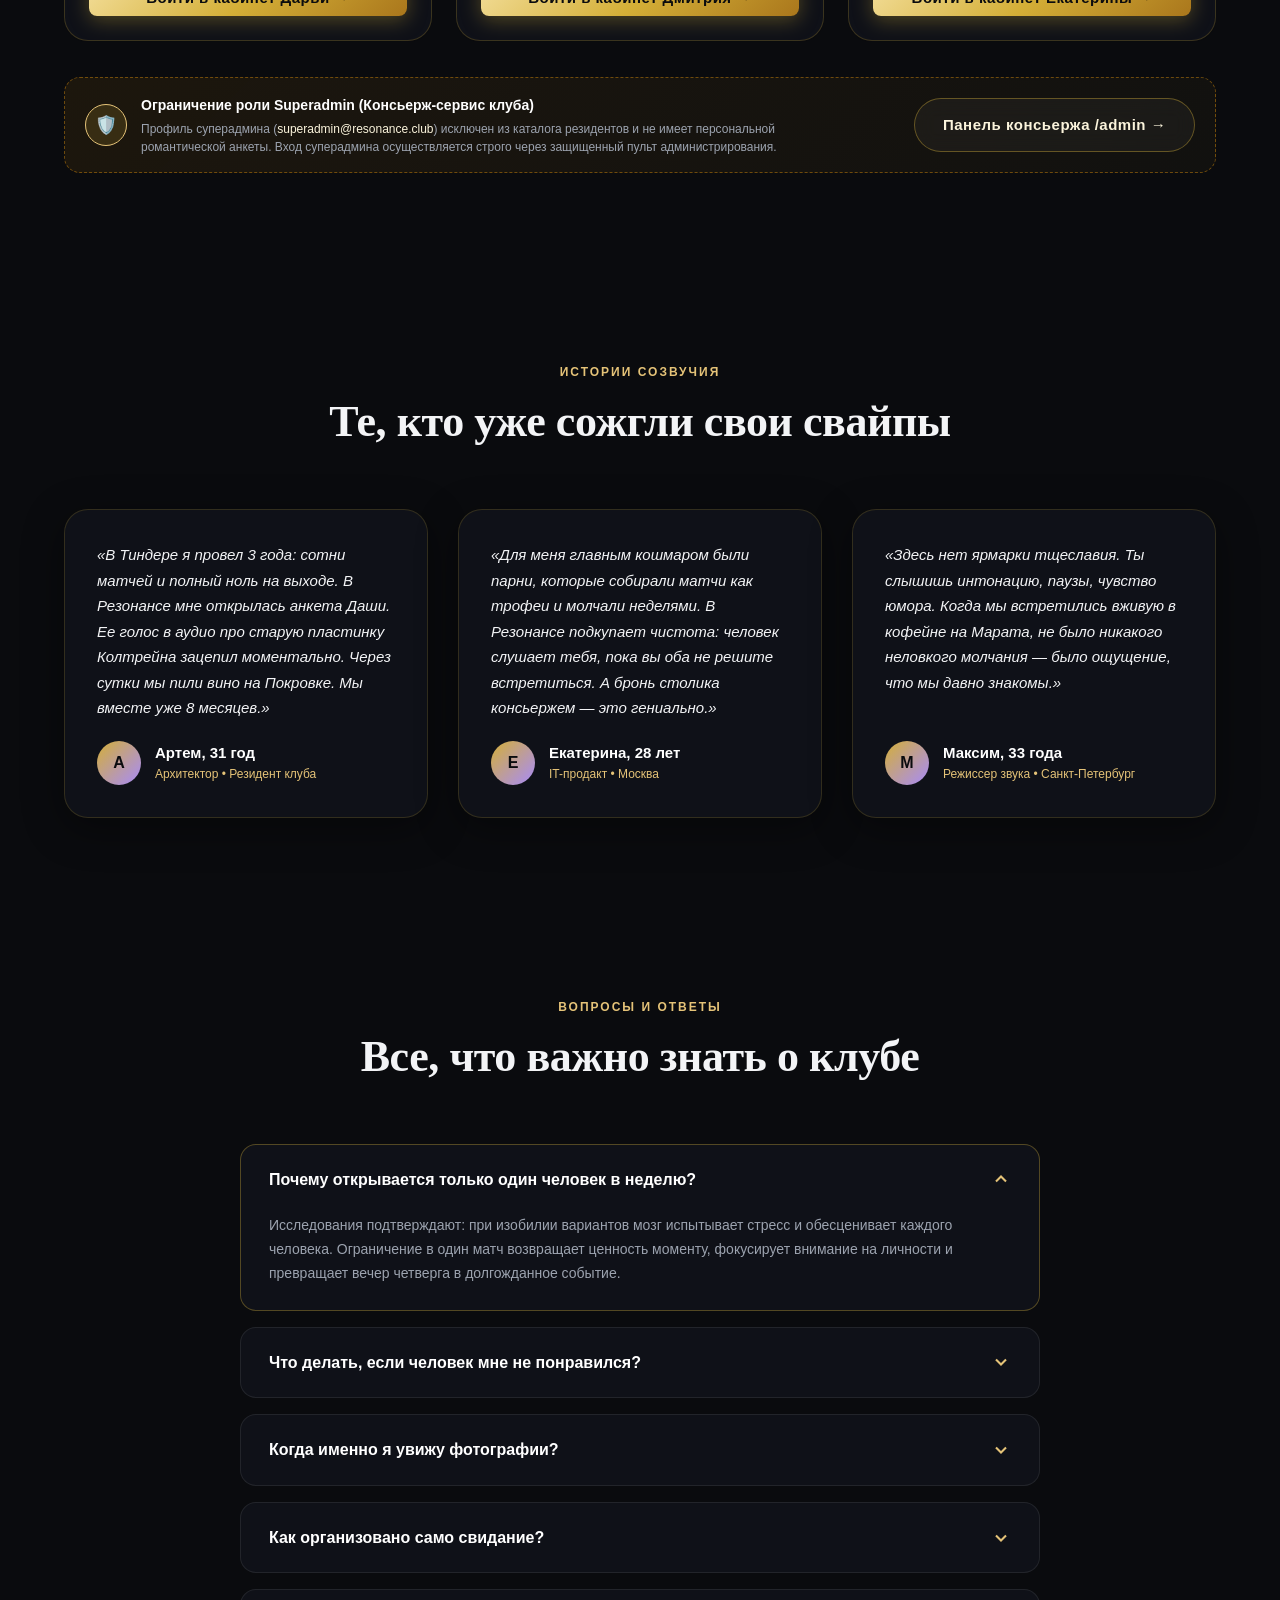
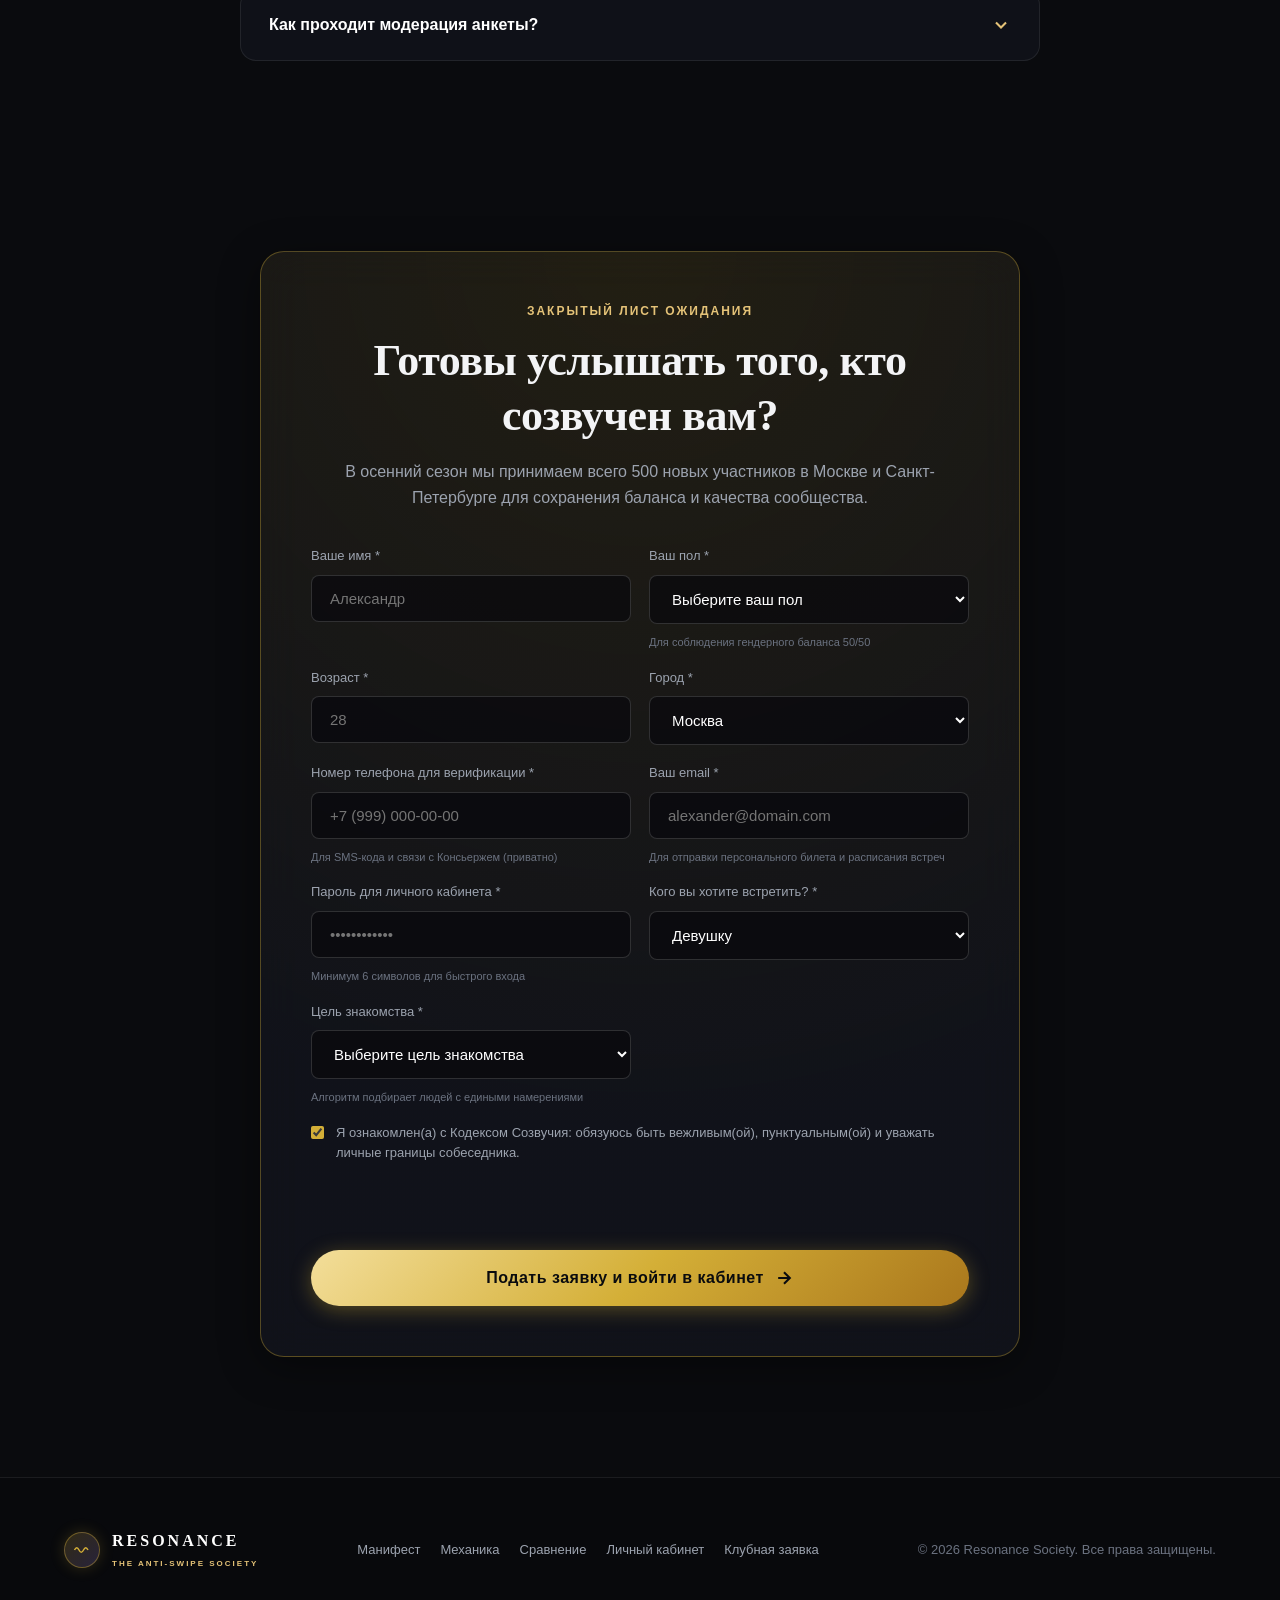
==== commit 06833bff: "feat(auth): Module 1. Registration & candidate onboarding into DB (branch 1.0.2.2_Register) - Added " ====
--- a/index.html
+++ b/index.html
@@ -2423,6 +2423,13 @@
           </div>
 
           <div class="form-group">
+            <label for="userPassword">Пароль для личного кабинета *</label>
+            <input type="password" id="userPassword" class="form-control" placeholder="••••••••••••" required minlength="6" autocomplete="new-password" oninput="validatePassword()" onblur="validatePassword()">
+            <span class="field-helper-txt" id="pwdHelp">Минимум 6 символов для быстрого входа</span>
+            <span class="field-error-msg" id="pwdError">Пароль должен содержать не менее 6 символов.</span>
+          </div>
+
+          <div class="form-group">
             <label for="userGender">Кого вы хотите встретить? *</label>
             <select id="userGender" class="form-control" required>
               <option value="woman" selected>Девушку</option>
@@ -2451,9 +2458,12 @@
             <span class="field-error-msg" id="consentError">Необходимо согласие с Кодексом Созвучия.</span>
           </div>
 
+          <!-- Alert Box for Registration Feedback -->
+          <div id="registerAlertBox" class="login-alert d-none" style="margin-bottom: 16px; text-align: left;"></div>
+
           <div class="form-group full-width" style="margin-top: 10px;">
-            <button type="submit" class="btn btn-gold" style="width: 100%; padding: 18px; font-size: 16px;">
-              <span>Подать заявку на вступление</span>
+            <button type="submit" id="submitRegisterBtn" class="btn btn-gold" style="width: 100%; padding: 18px; font-size: 16px;">
+              <span>Подать заявку и войти в кабинет</span>
               <svg width="20" height="20" viewBox="0 0 24 24" fill="none" stroke="currentColor" stroke-width="2.5"><path d="M5 12h14M12 5l7 7-7 7"/></svg>
             </button>
           </div>
@@ -2464,13 +2474,18 @@
           <div style="width: 64px; height: 64px; border-radius: 50%; background: rgba(212, 175, 55, 0.2); border: 2px solid var(--gold-primary); display: flex; align-items: center; justify-content: center; margin-bottom: 20px;">
             <svg width="32" height="32" viewBox="0 0 24 24" fill="none" stroke="var(--gold-primary)" stroke-width="3"><polyline points="20 6 9 17 4 12"/></svg>
           </div>
-          <h3 style="font-size: 28px; margin-bottom: 10px; color: #FFFFFF;">Заявка принята в закрытый список!</h3>
-          <p style="color: var(--text-muted); max-width: 460px; margin-bottom: 16px;">
-            Ваш персональный пропуск в клуб сгенерирован. Приглашение и ссылка для голосовой верификации отправлены на указанную почту и телефон.
+          <h3 style="font-size: 28px; margin-bottom: 10px; color: #FFFFFF;" id="successModalTitle">Заявка принята в закрытый список!</h3>
+          <p style="color: var(--text-muted); max-width: 460px; margin-bottom: 16px;" id="successModalDesc">
+            Ваш персональный пропуск в клуб успешно сгенерирован и занесен в базу данных. Вы можете сразу перейти в свой личный кабинет или продолжить знакомство с клубом.
           </p>
           <div class="vip-ticket" id="ticketCode">RES-2026-VIP-8841</div>
           <p style="font-size: 13px; color: var(--gold-light);">Ваш первый четверг созвучия: <strong id="nextThursdayDate">ближайший четверг в 19:00</strong></p>
-          <button class="btn btn-ghost" style="margin-top: 24px;" onclick="closeSuccessOverlay()">Закрыть</button>
+          <div style="display: flex; gap: 12px; margin-top: 24px; justify-content: center; flex-wrap: wrap;">
+            <a id="successGoToCabinetBtn" href="profile.html" class="btn btn-gold" style="padding: 12px 24px; text-decoration: none;">
+              <span>Войти в личный кабинет →</span>
+            </a>
+            <button class="btn btn-ghost" onclick="closeSuccessOverlay()">Закрыть</button>
+          </div>
         </div>
 
       </div>
@@ -2859,41 +2874,113 @@
       return isValid;
     }
 
-    function handleFormSubmit(e) {
+    function validatePassword() {
+      const el = document.getElementById('userPassword');
+      const err = document.getElementById('pwdError');
+      if (!el || !err) return true;
+      const val = el.value.trim();
+      const isValid = val.length >= 6;
+      err.classList.toggle('visible', !isValid && val.length > 0);
+      return isValid;
+    }
+
+    async function handleFormSubmit(e) {
       e.preventDefault();
       const isNameOk = validateName();
       const isGenderOk = validateOwnGender();
       const isAgeOk = validateAge();
       const isPhoneOk = validatePhone();
       const isEmailOk = validateEmail();
+      const isPwdOk = validatePassword();
       const isGoalOk = validateGoal();
       const isConsentOk = validateConsent();
 
-      if (!isNameOk || !isGenderOk || !isAgeOk || !isPhoneOk || !isEmailOk || !isGoalOk || !isConsentOk) {
+      if (!isNameOk || !isGenderOk || !isAgeOk || !isPhoneOk || !isEmailOk || !isPwdOk || !isGoalOk || !isConsentOk) {
         if (!isNameOk) document.getElementById('userName').focus();
         else if (!isGenderOk) document.getElementById('userOwnGender').focus();
         else if (!isAgeOk) document.getElementById('userAge').focus();
         else if (!isPhoneOk) document.getElementById('userPhone').focus();
         else if (!isEmailOk) document.getElementById('userEmail').focus();
+        else if (!isPwdOk) document.getElementById('userPassword').focus();
         else if (!isGoalOk) document.getElementById('userGoal').focus();
         return;
       }
 
-      const name = document.getElementById('userName').value.trim();
-      const phone = document.getElementById('userPhone').value.trim();
-      const code = `RES-${Math.floor(1000 + Math.random() * 9000)}-${name.toUpperCase().slice(0, 3) || 'VIP'}`;
-      document.getElementById('ticketCode').textContent = code;
-
-      // Calculate next Thursday
-      const today = new Date();
-      const dayOfWeek = today.getDay(); // 0 is Sunday, 4 is Thursday
-      const daysUntilThursday = (4 - dayOfWeek + 7) % 7 || 7;
-      const nextThursday = new Date(today);
-      nextThursday.setDate(today.getDate() + daysUntilThursday);
-      const options = { day: 'numeric', month: 'long' };
-      document.getElementById('nextThursdayDate').textContent = `${nextThursday.toLocaleDateString('ru-RU', options)} в 19:00`;
-
-      document.getElementById('successOverlay').classList.add('active');
+      const alertBox = document.getElementById('registerAlertBox');
+      const submitBtn = document.getElementById('submitRegisterBtn');
+      if (alertBox) {
+        alertBox.className = 'login-alert d-none';
+        alertBox.innerHTML = '';
+      }
+
+      const payload = {
+        full_name: document.getElementById('userName').value.trim(),
+        gender: document.getElementById('userOwnGender').value,
+        age: parseInt(document.getElementById('userAge').value, 10),
+        city: document.getElementById('userCity').value,
+        phone: document.getElementById('userPhone').value.trim(),
+        email: document.getElementById('userEmail').value.trim(),
+        password: document.getElementById('userPassword').value.trim(),
+        target_gender: document.getElementById('userGender').value,
+        goal: document.getElementById('userGoal').value
+      };
+
+      if (submitBtn) {
+        submitBtn.disabled = true;
+        submitBtn.innerHTML = '<span>Регистрация в реестре клуба...</span>';
+      }
+
+      try {
+        const response = await fetch('/api/auth/register', {
+          method: 'POST',
+          headers: { 'Content-Type': 'application/json' },
+          body: JSON.stringify(payload)
+        });
+
+        const data = await response.json();
+
+        if (response.ok && data.success && data.user) {
+          // Success: save token & user to localStorage
+          if (data.access_token) localStorage.setItem('resonance_token', data.access_token);
+          localStorage.setItem('resonance_auth_user', JSON.stringify(data.user));
+
+          // Set VIP ticket code from database
+          const vipCode = data.user.vip_pass_code || `RES-${Math.floor(1000 + Math.random() * 9000)}-WAIT`;
+          document.getElementById('ticketCode').textContent = vipCode;
+
+          // Configure Go to cabinet button
+          const goToCabinetBtn = document.getElementById('successGoToCabinetBtn');
+          if (goToCabinetBtn) {
+            goToCabinetBtn.href = `profile.html?user=${encodeURIComponent(data.user.email)}`;
+          }
+
+          // Calculate next Thursday
+          const today = new Date();
+          const dayOfWeek = today.getDay(); // 0 is Sunday, 4 is Thursday
+          const daysUntilThursday = (4 - dayOfWeek + 7) % 7 || 7;
+          const nextThursday = new Date(today);
+          nextThursday.setDate(today.getDate() + daysUntilThursday);
+          const options = { day: 'numeric', month: 'long' };
+          document.getElementById('nextThursdayDate').textContent = `${nextThursday.toLocaleDateString('ru-RU', options)} в 19:00`;
+
+          document.getElementById('successOverlay').classList.add('active');
+        } else {
+          if (alertBox) {
+            alertBox.className = 'login-alert error';
+            alertBox.innerHTML = `<div>${data.message || 'Ошибка регистрации анкеты.'}</div>`;
+          }
+        }
+      } catch (err) {
+        // Fallback for offline mode
+        const code = `RES-${Math.floor(1000 + Math.random() * 9000)}-WAIT`;
+        document.getElementById('ticketCode').textContent = code;
+        document.getElementById('successOverlay').classList.add('active');
+      } finally {
+        if (submitBtn) {
+          submitBtn.disabled = false;
+          submitBtn.innerHTML = '<span>Подать заявку и войти в кабинет</span> <svg width="20" height="20" viewBox="0 0 24 24" fill="none" stroke="currentColor" stroke-width="2.5"><path d="M5 12h14M12 5l7 7-7 7"/></svg>';
+        }
+      }
     }
 
     function closeSuccessOverlay() {
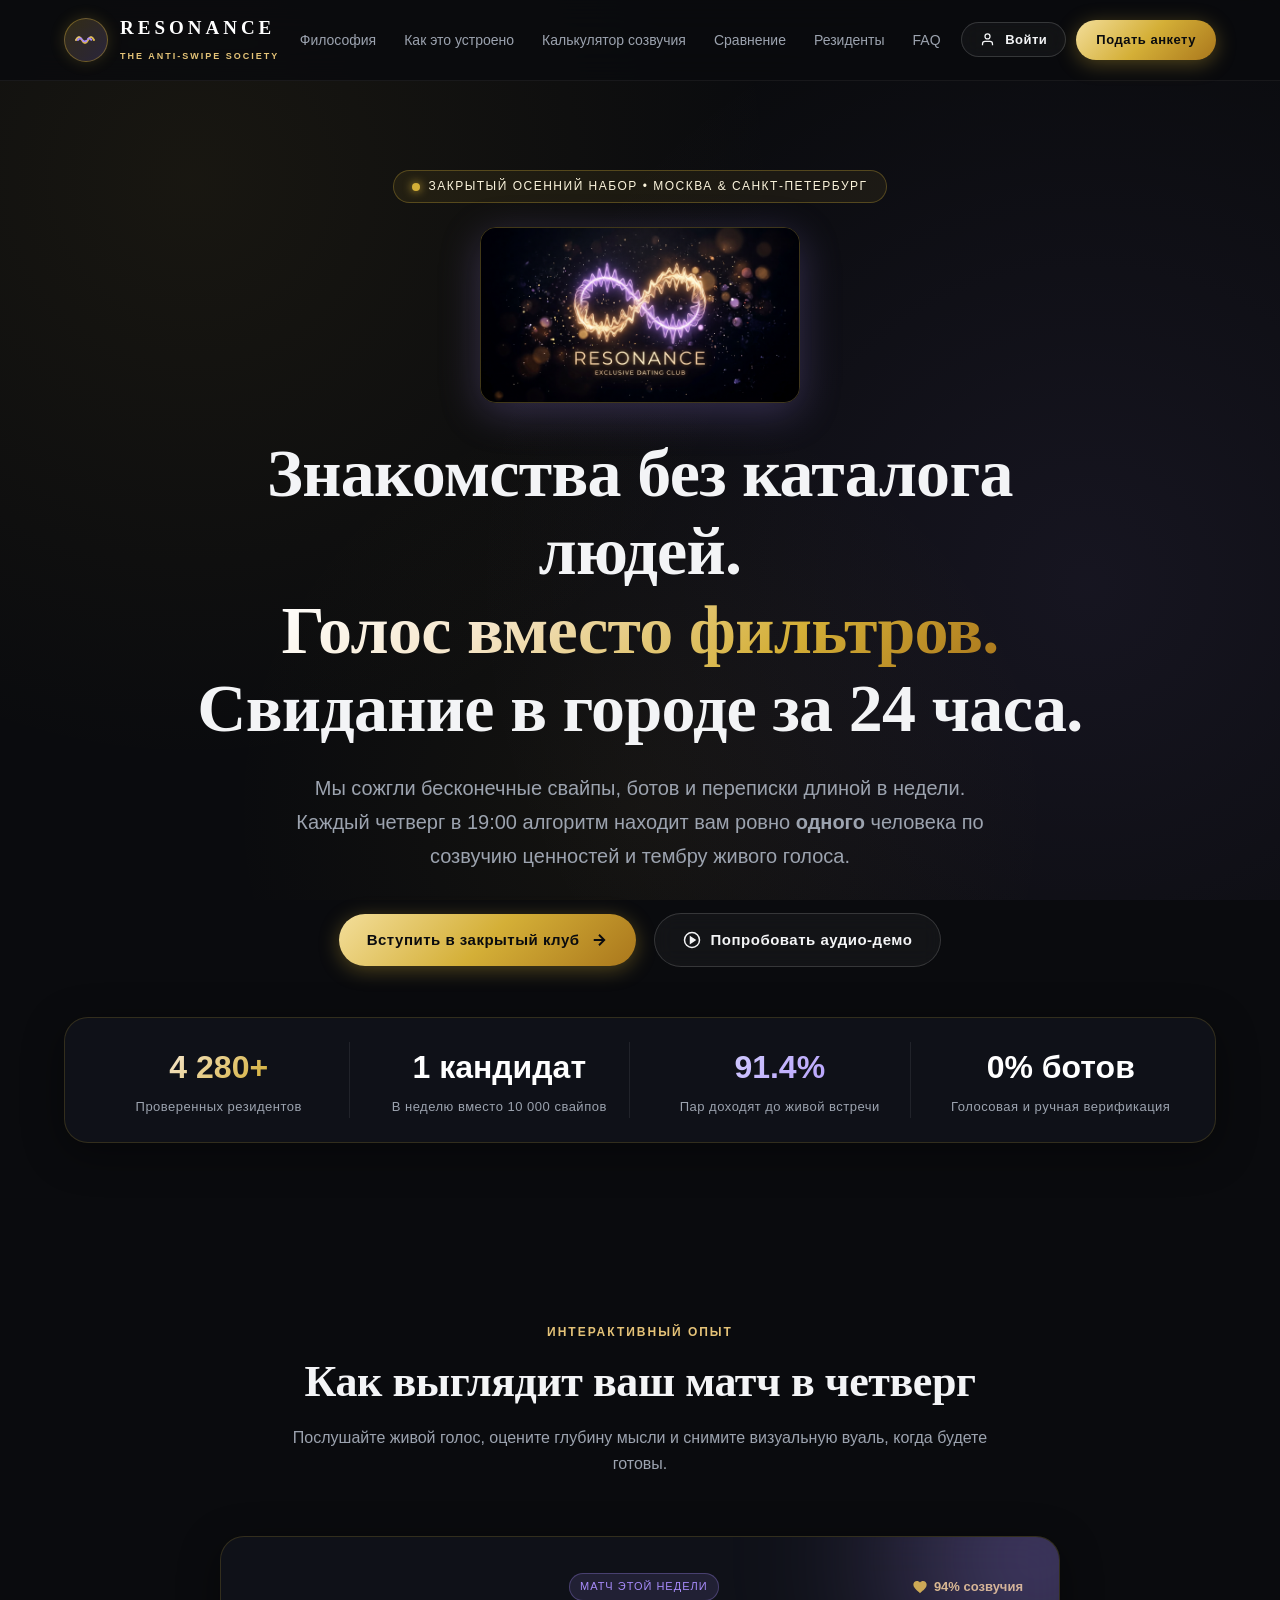
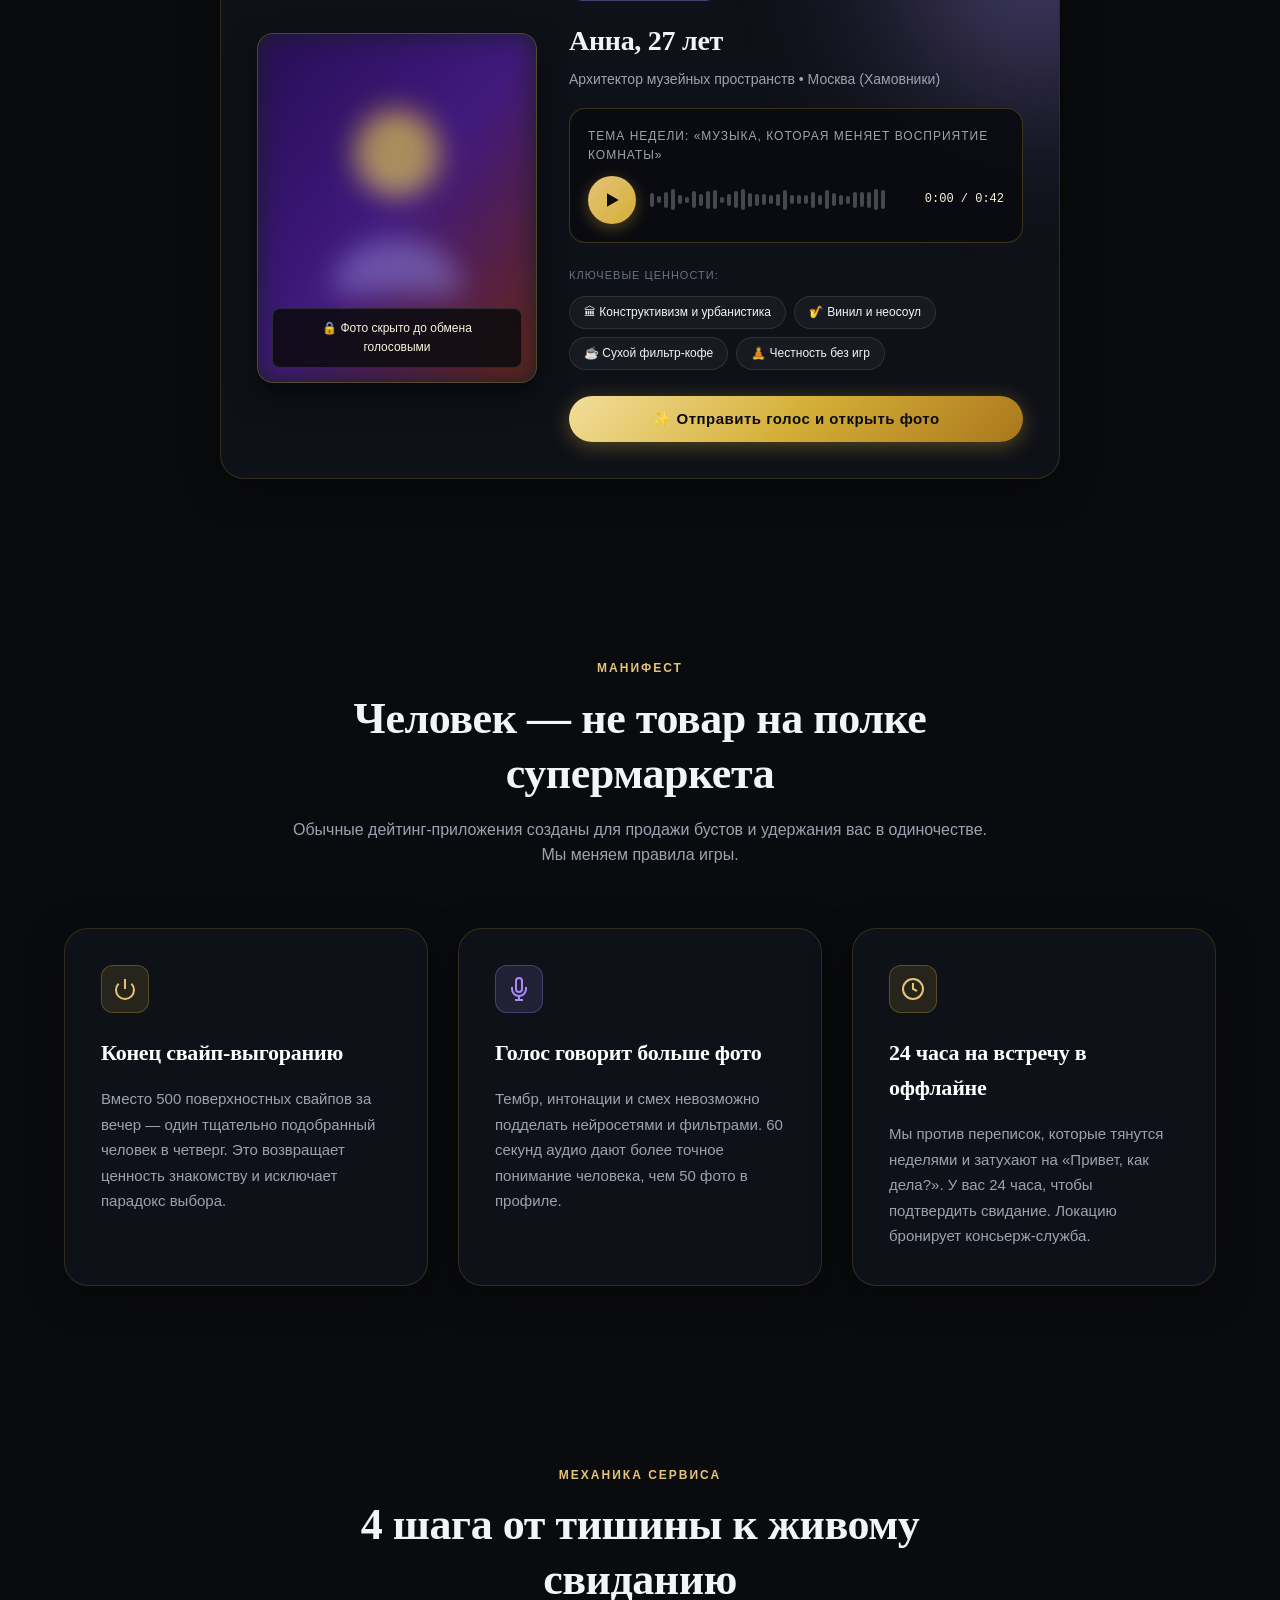
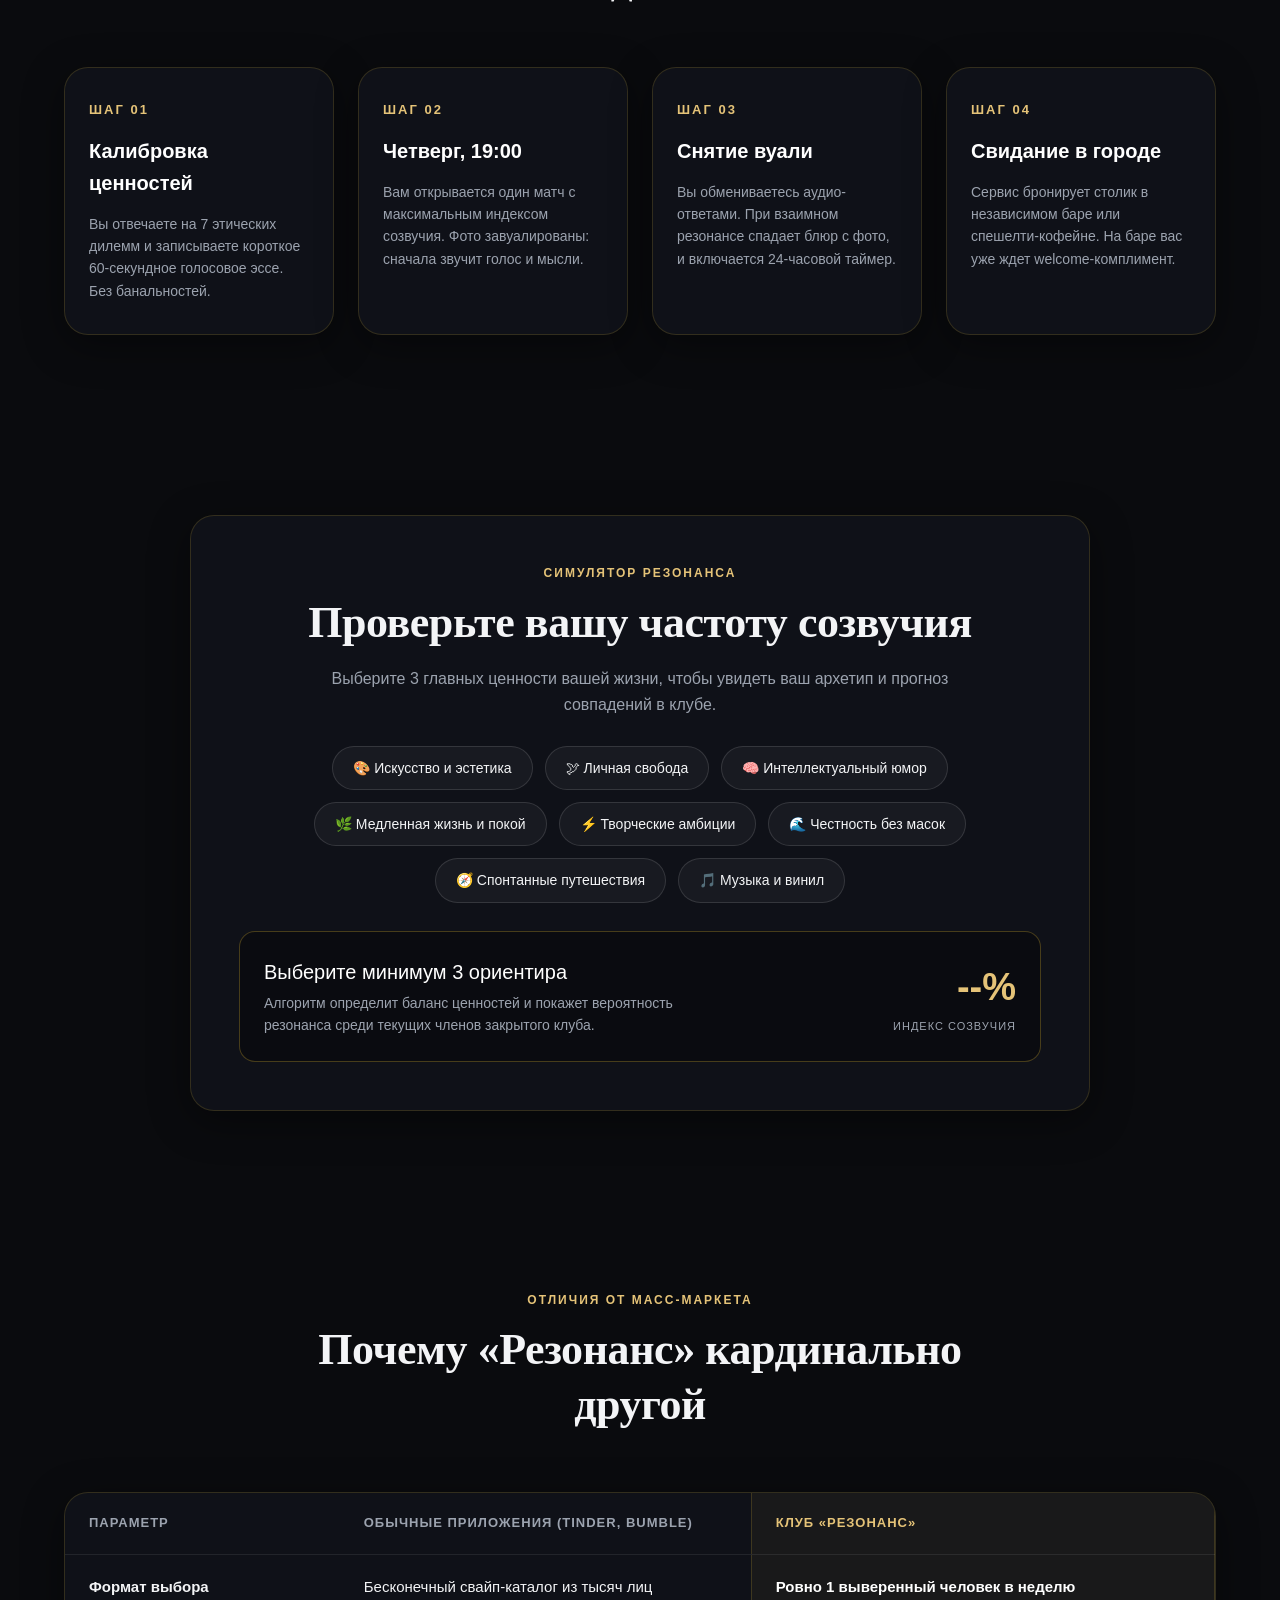
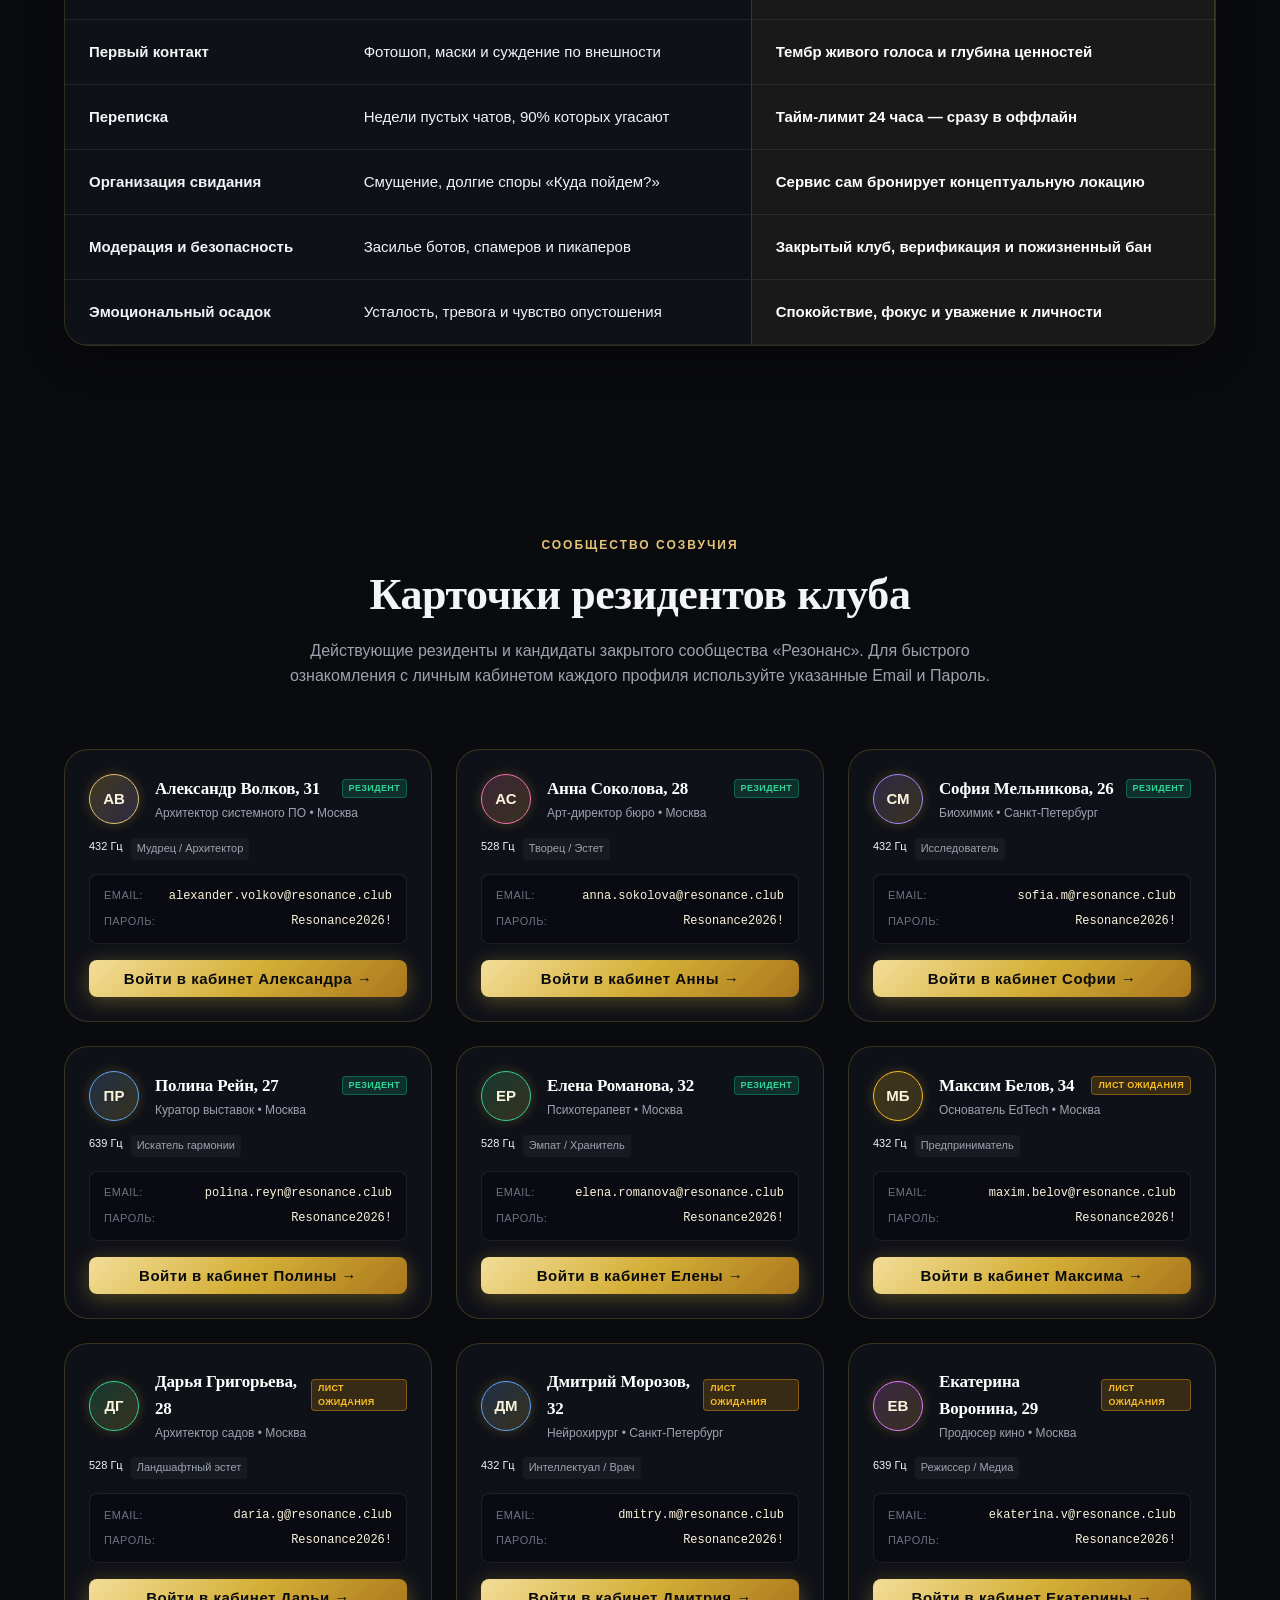
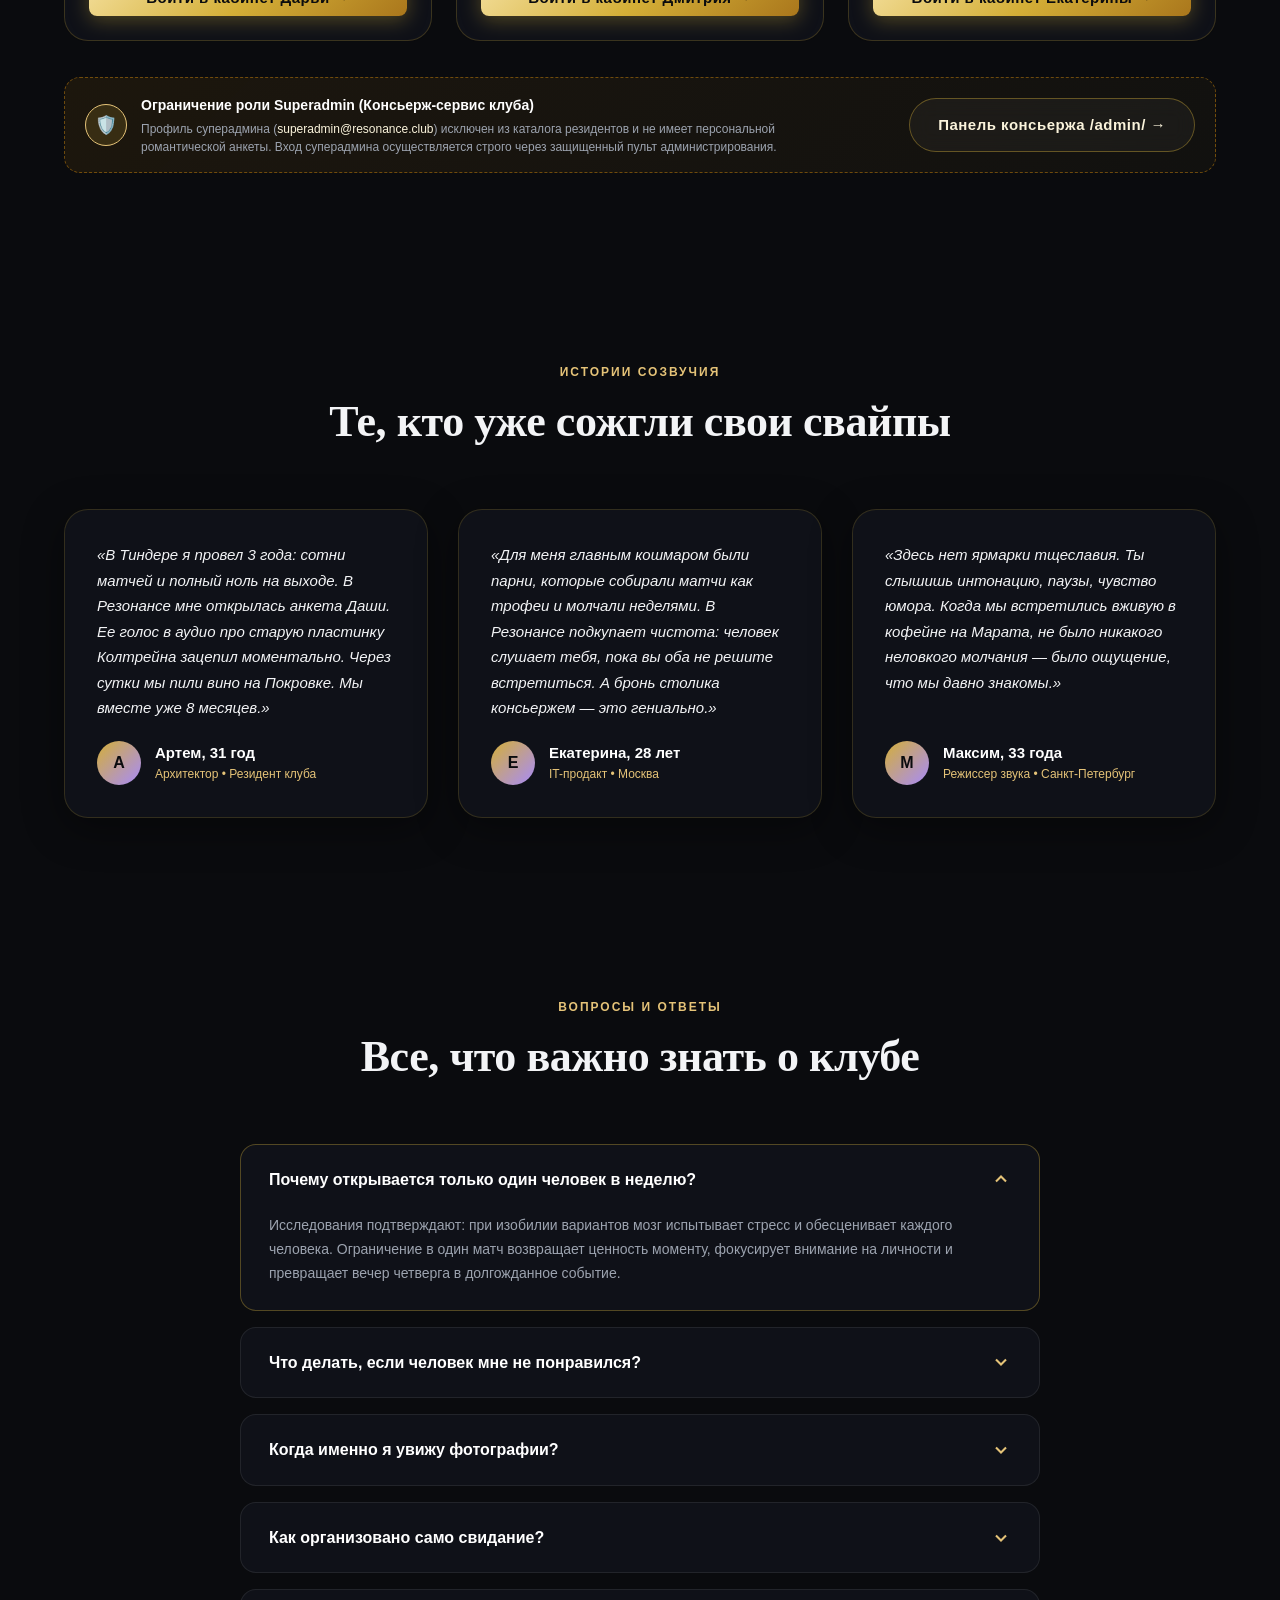
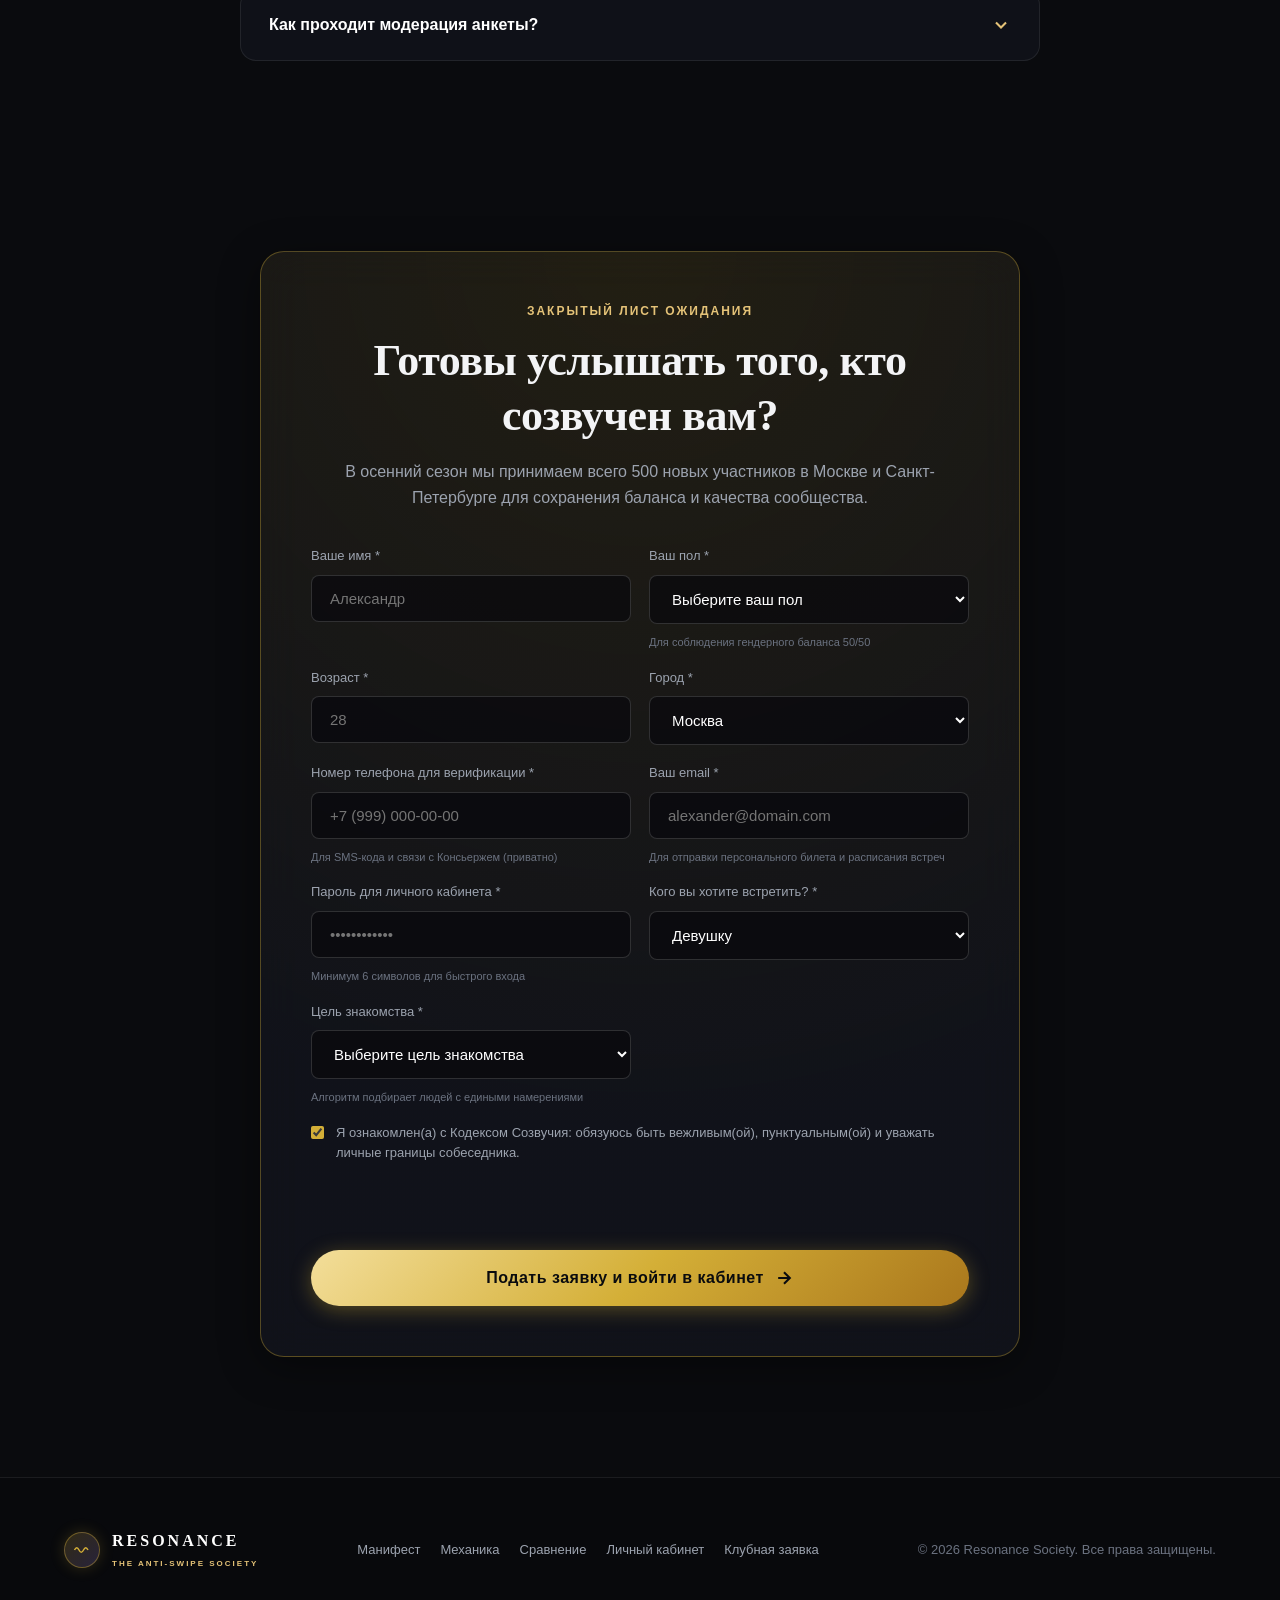
==== commit f24dd2f1: "fix(routing): normalize SQLAdmin transitions and relative redirects to eliminate 404 errors" ====
--- a/index.html
+++ b/index.html
@@ -2241,8 +2241,8 @@
             </div>
           </div>
         </div>
-        <a href="/admin" class="btn btn-ghost btn-sm" style="border-color: rgba(212, 175, 55, 0.4); color: var(--gold-light); white-space: nowrap; text-decoration: none;">
-          Панель консьержа /admin →
+        <a href="/admin/" class="btn btn-ghost btn-sm" style="border-color: rgba(212, 175, 55, 0.4); color: var(--gold-light); white-space: nowrap; text-decoration: none;">
+          Панель консьержа /admin/ →
         </a>
       </div>
     </div>
@@ -3171,8 +3171,8 @@
               <strong>⚠️ Доступ ограничен</strong><br>
               Роль <strong>Superadmin</strong> предназначена исключительно для Консьержа и управления системой через защищенный пульт.
               <div style="margin-top: 8px;">
-                <a href="/admin" class="btn btn-gold btn-sm py-1 px-3" style="font-size: 11px; text-decoration: none;">
-                  Перейти в панель управления /admin →
+                <a href="/admin/" class="btn btn-gold btn-sm py-1 px-3" style="font-size: 11px; text-decoration: none;">
+                  Перейти в панель управления /admin/ →
                 </a>
               </div>
             </div>
@@ -3208,8 +3208,8 @@
                 <strong>⚠️ Доступ ограничен</strong><br>
                 ${data.message}
                 <div style="margin-top: 8px;">
-                  <a href="/admin" class="btn btn-gold btn-sm py-1 px-3" style="font-size: 11px; text-decoration: none;">
-                    Перейти в панель управления /admin →
+                  <a href="/admin/" class="btn btn-gold btn-sm py-1 px-3" style="font-size: 11px; text-decoration: none;">
+                    Перейти в панель управления /admin/ →
                   </a>
                 </div>
               </div>
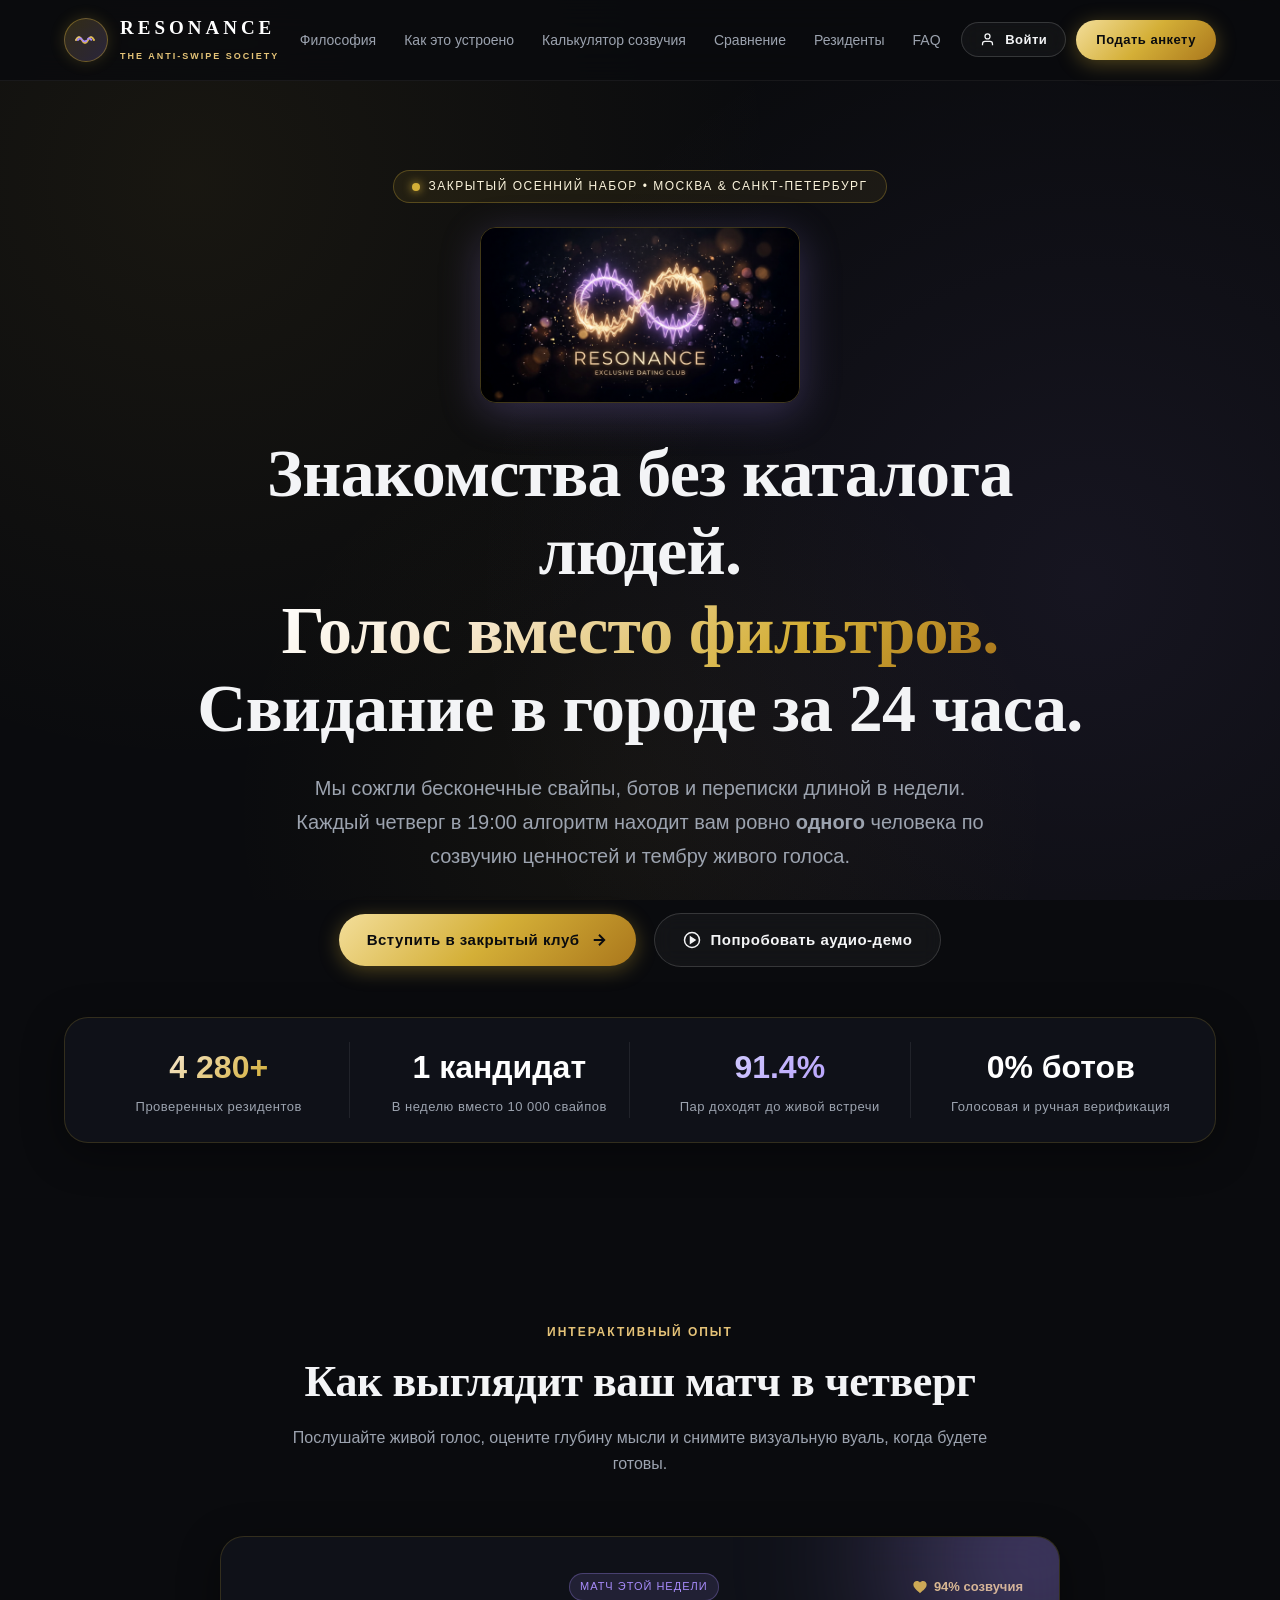
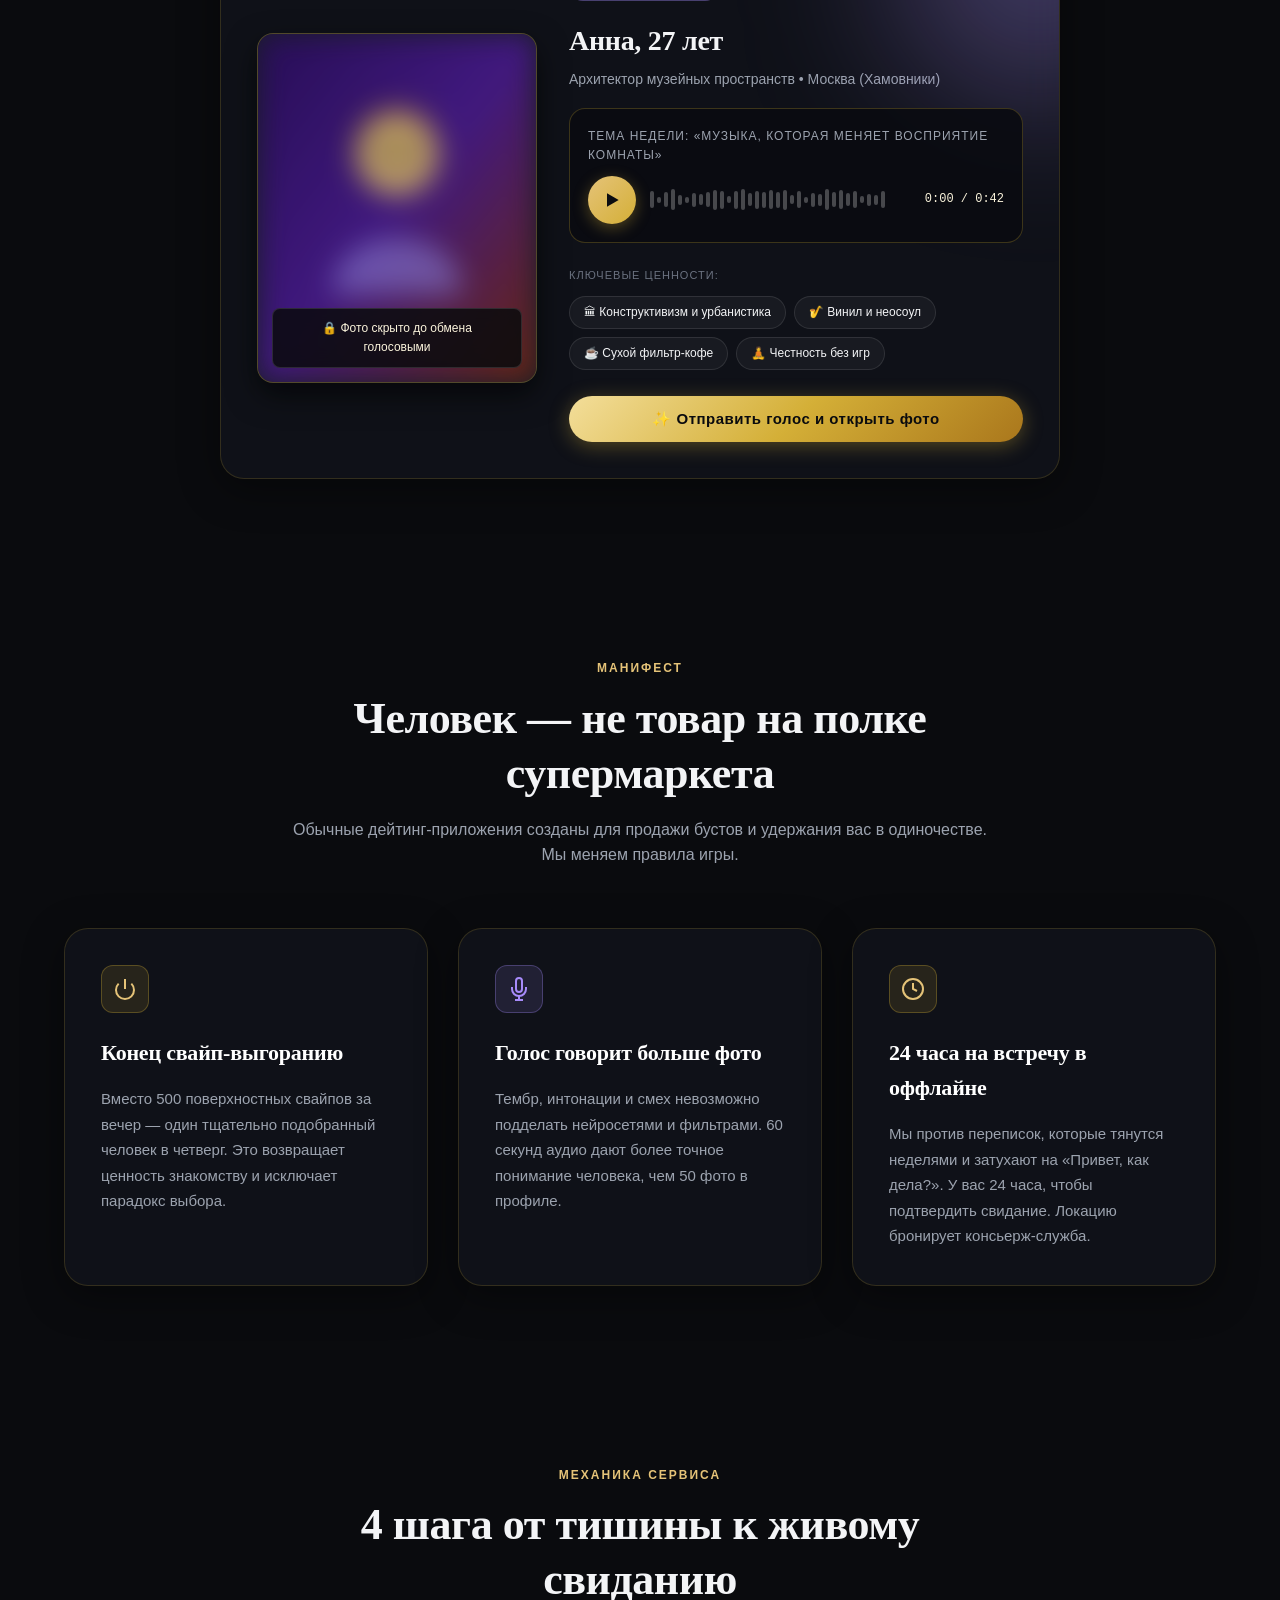
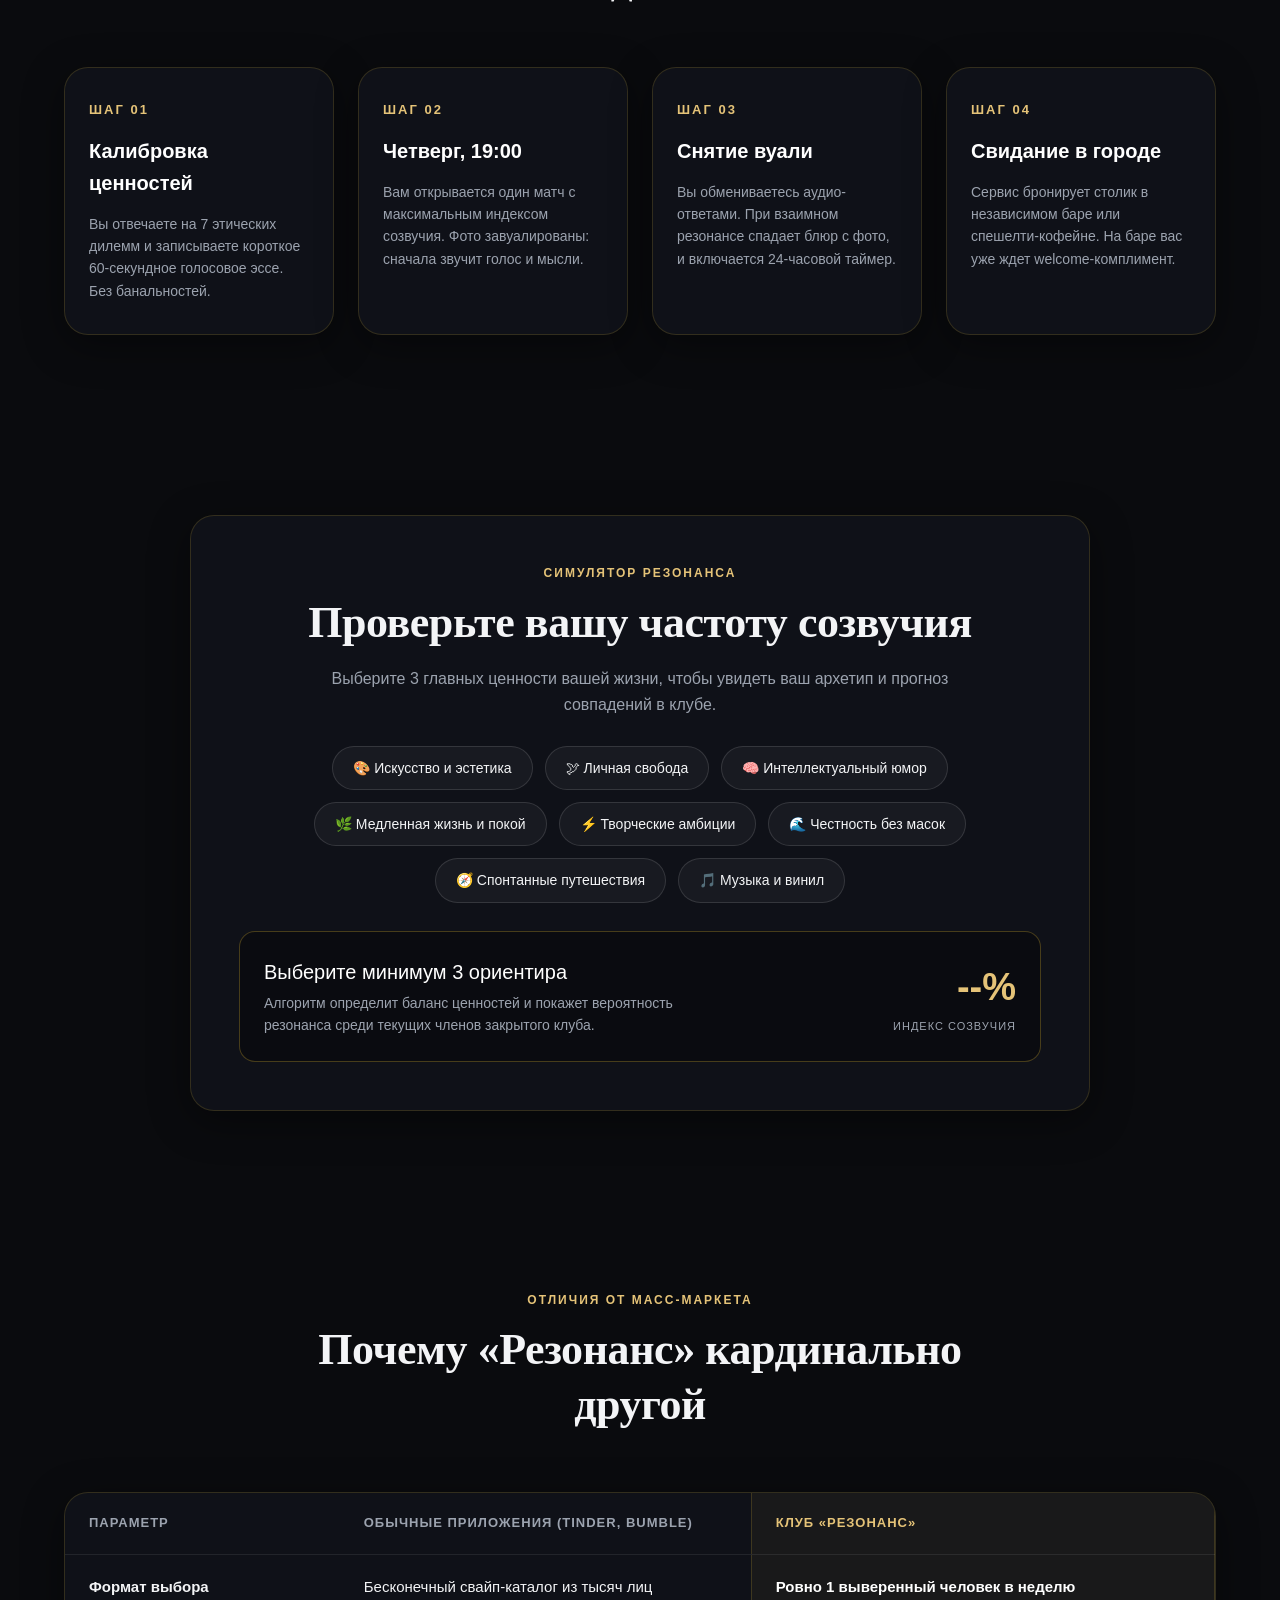
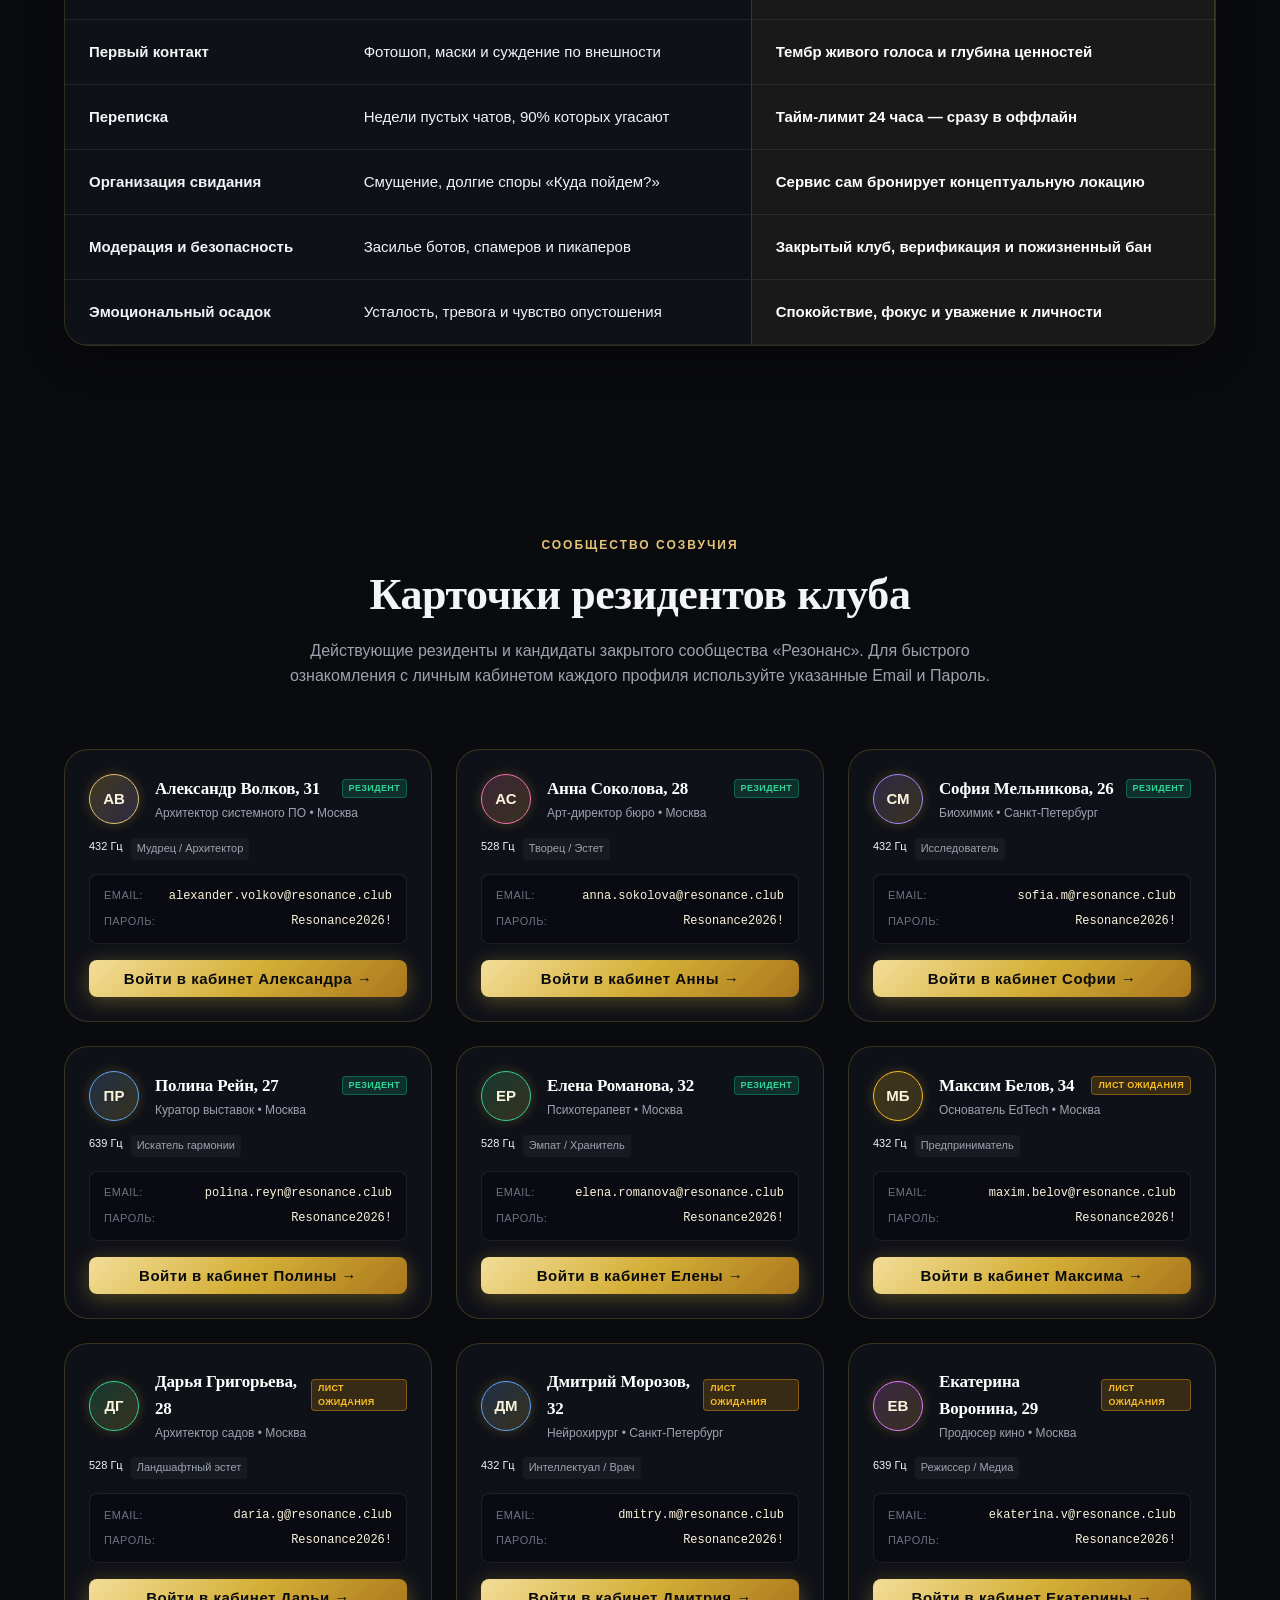
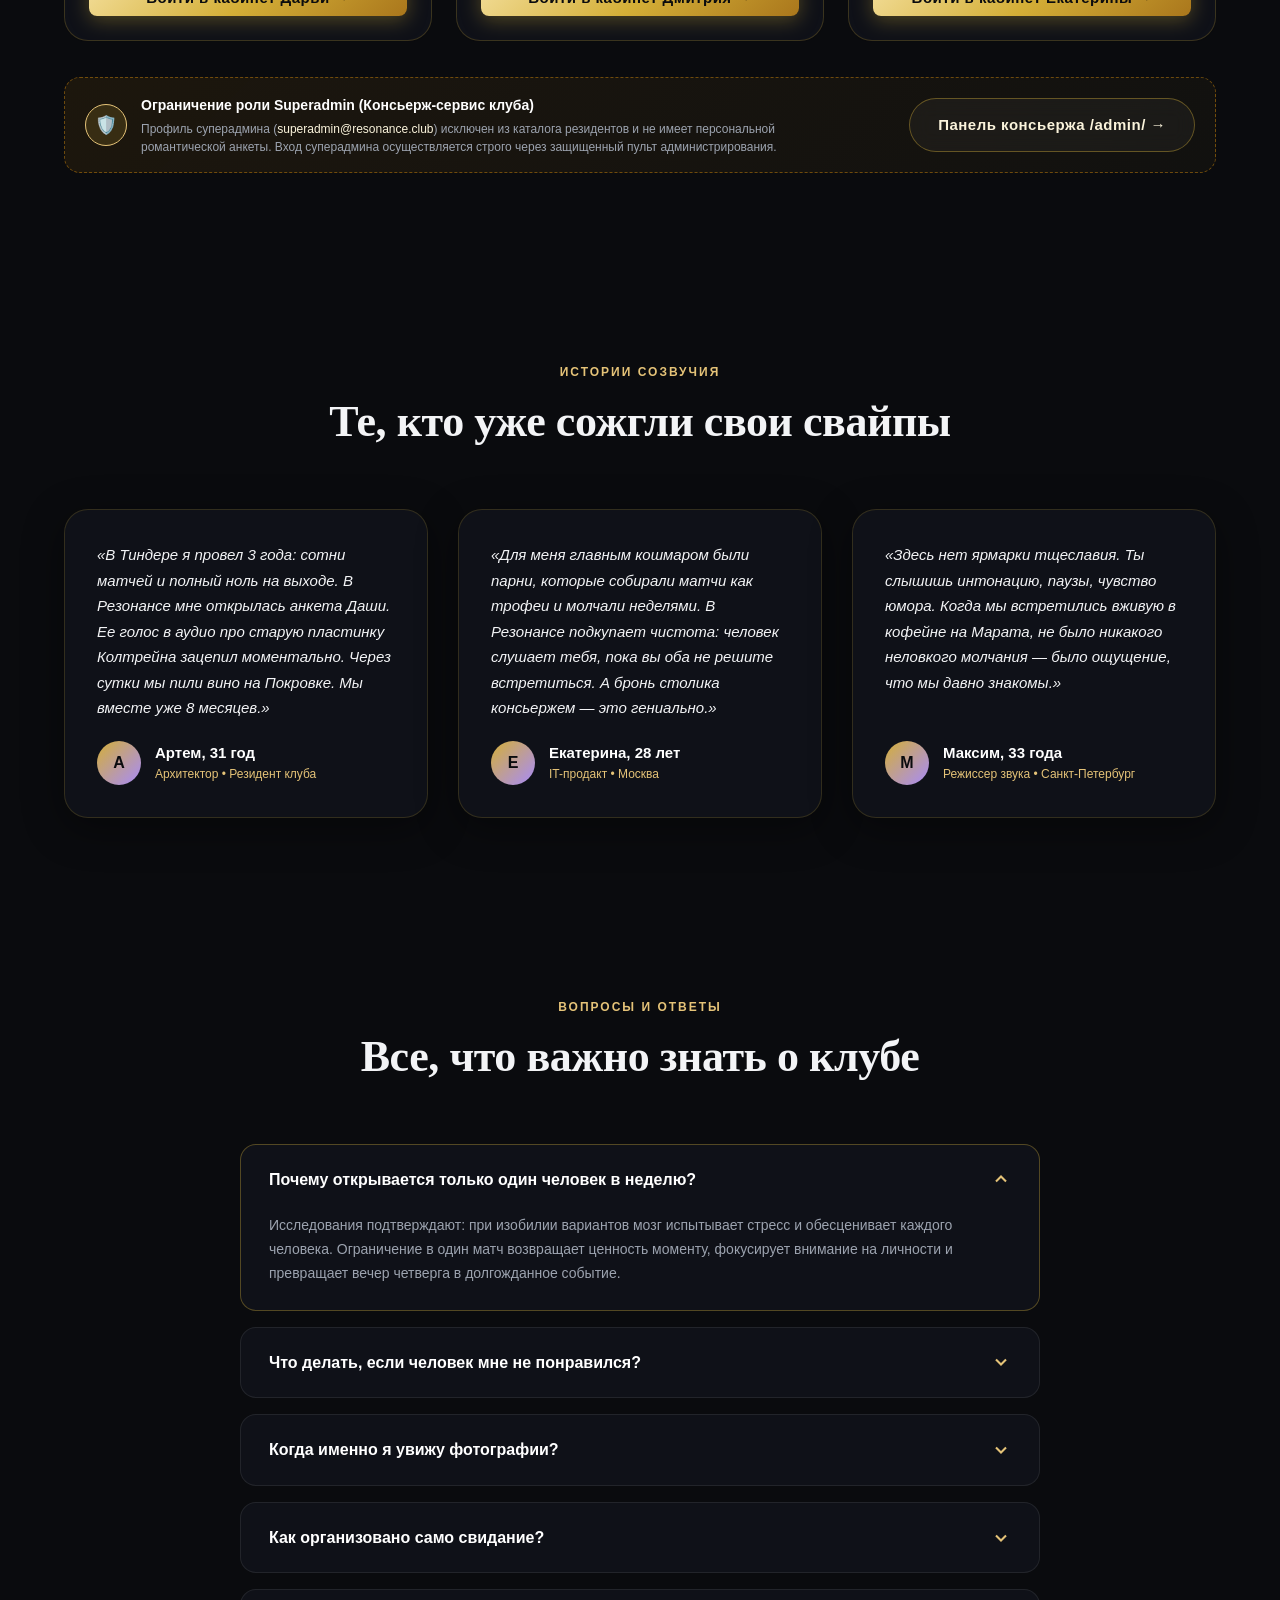
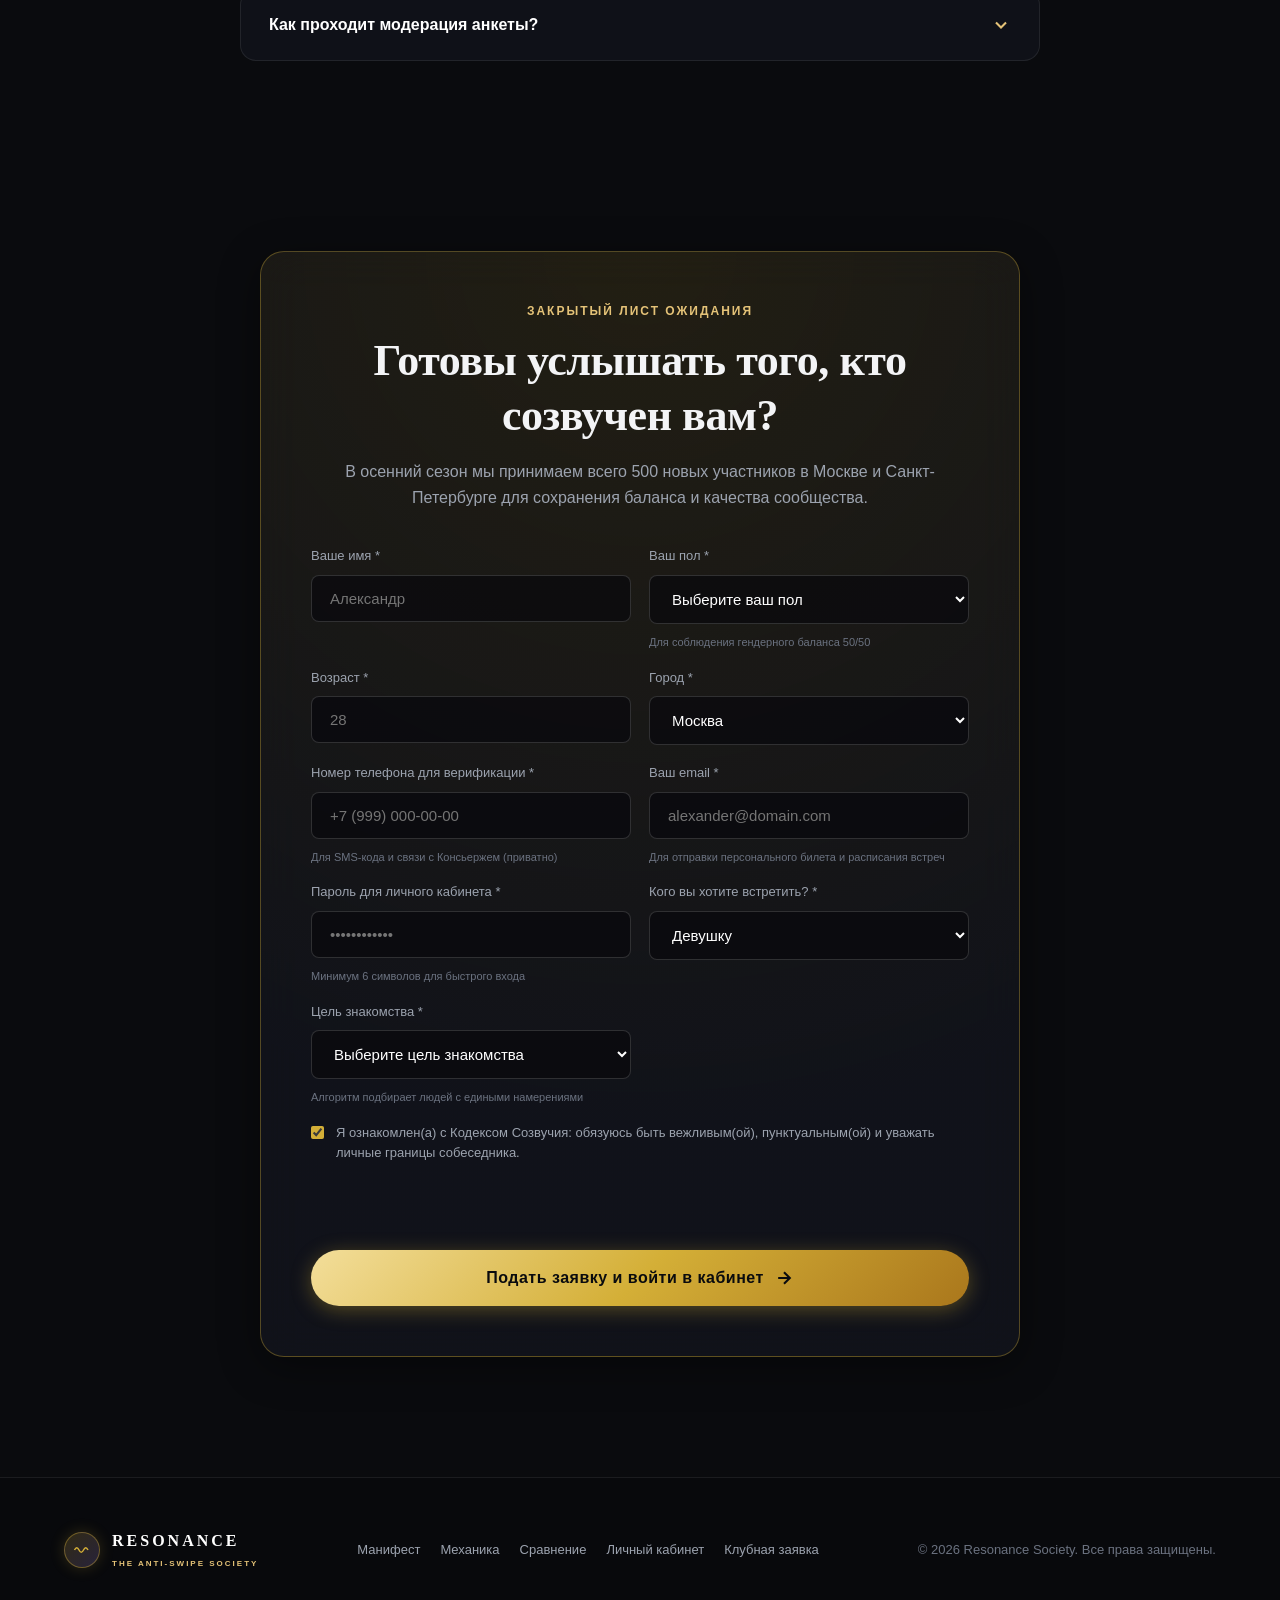
==== commit 22b6a1d3: "release: official Resonance v1.0.2.4_Mobile" ====
--- a/index.html
+++ b/index.html
@@ -1522,7 +1522,88 @@
       flex-wrap: wrap;
     }
 
-  </style>
+  
+    /* Mobile web adaptation: responsive layout and touch-friendly controls */
+    @media (max-width: 768px) {
+      html { scroll-padding-top: 116px; }
+      body { -webkit-text-size-adjust: 100%; }
+      .container { padding-left: 18px; padding-right: 18px; }
+      .nav-wrapper {
+        height: auto;
+        min-height: 68px;
+        padding-top: 9px;
+        padding-bottom: 8px;
+        flex-wrap: wrap;
+        gap: 8px 12px;
+      }
+      .brand-logo-area { gap: 8px; min-width: 0; }
+      .logo-symbol { width: 38px; height: 38px; flex: 0 0 38px; }
+      .logo-text-box h2 { font-size: 16px; letter-spacing: 2.5px; }
+      .logo-text-box span { font-size: 8px; letter-spacing: 1.2px; }
+      .nav-wrapper > div { gap: 6px !important; }
+      .nav-wrapper > div .btn { min-height: 42px; padding: 8px 11px !important; font-size: 12px !important; white-space: nowrap; }
+      .nav-links {
+        order: 3;
+        width: 100%;
+        gap: 20px;
+        overflow-x: auto;
+        padding: 2px 0 7px;
+        scrollbar-width: none;
+        -webkit-overflow-scrolling: touch;
+      }
+      .nav-links::-webkit-scrollbar { display: none; }
+      .nav-links a { font-size: 13px; white-space: nowrap; }
+      .hero { padding-top: 156px; padding-bottom: 56px; }
+      .hero-title { font-size: clamp(34px, 9vw, 48px); line-height: 1.12; margin-bottom: 18px; }
+      .hero-subtitle { font-size: 16px; line-height: 1.55; margin-bottom: 26px; }
+      .hero-badge { max-width: 100%; padding: 7px 12px; font-size: 10px; letter-spacing: 1px; text-align: center; }
+      .hero-actions { gap: 10px; margin-bottom: 30px; }
+      .hero-actions .btn { width: 100%; min-height: 48px; }
+      .metrics-bar { grid-template-columns: repeat(2, minmax(0, 1fr)); gap: 14px 8px; padding: 18px 12px; }
+      .metric-item { border-right: 0; }
+      .metric-val { font-size: 27px; }
+      .metric-label { font-size: 11px; }
+      .interactive-section, .calculator-section, .comparison-section, .reviews-section { padding: 56px 0; }
+      .section-header { margin-bottom: 32px; }
+      .section-title { font-size: clamp(27px, 7vw, 36px); }
+      .match-demo-container, .calculator-box { padding: 22px 18px; }
+      .match-card-grid { gap: 20px; }
+      .avatar-wrapper { max-width: 280px; width: 100%; margin: 0 auto; }
+      .calc-result-area { padding: 18px; align-items: flex-start; }
+      .calc-score-badge { text-align: left; }
+      .calc-score-num { font-size: 32px; }
+      .comparison-table-wrapper { max-width: 100%; -webkit-overflow-scrolling: touch; }
+      .comp-table { min-width: 620px; }
+      .comp-table th, .comp-table td { padding: 13px 14px; font-size: 13px; }
+      .reviews-grid { grid-template-columns: 1fr; gap: 18px; }
+      .signup-section { padding: 60px 0 72px; }
+      .signup-box { padding: 26px 18px; }
+      .signup-form { gap: 14px; margin-top: 24px; }
+      .form-control { min-height: 48px; font-size: 16px; }
+      .footer-content { align-items: flex-start; flex-direction: column; }
+      .footer-links { flex-wrap: wrap; gap: 12px 18px; }
+      .login-overlay { padding: 12px; align-items: flex-start; overflow-y: auto; }
+      .login-modal-dialog { max-height: calc(100dvh - 24px); padding: 28px 18px 22px; border-radius: 18px; }
+      .login-close-btn { top: 12px; right: 12px; }
+      .vip-ticket { max-width: 100%; overflow-wrap: anywhere; padding: 16px; font-size: 16px; }
+    }
+
+    @media (max-width: 420px) {
+      .container { padding-left: 14px; padding-right: 14px; }
+      .brand-logo-area { gap: 6px; }
+      .logo-text-box h2 { font-size: 14px; letter-spacing: 2px; }
+      .logo-text-box span { font-size: 7px; letter-spacing: 0.9px; }
+      .nav-wrapper > div .btn { padding: 7px 9px !important; font-size: 11px !important; }
+      .hero-title { font-size: 33px; }
+      .metrics-bar { padding: 16px 8px; }
+      .calc-tag { padding: 9px 13px; font-size: 13px; }
+    }
+
+    @media (prefers-reduced-motion: reduce) {
+      *, *::before, *::after { scroll-behavior: auto !important; animation-duration: 0.01ms !important; transition-duration: 0.01ms !important; }
+    }
+
+</style>
 </head>
 <body>
 
